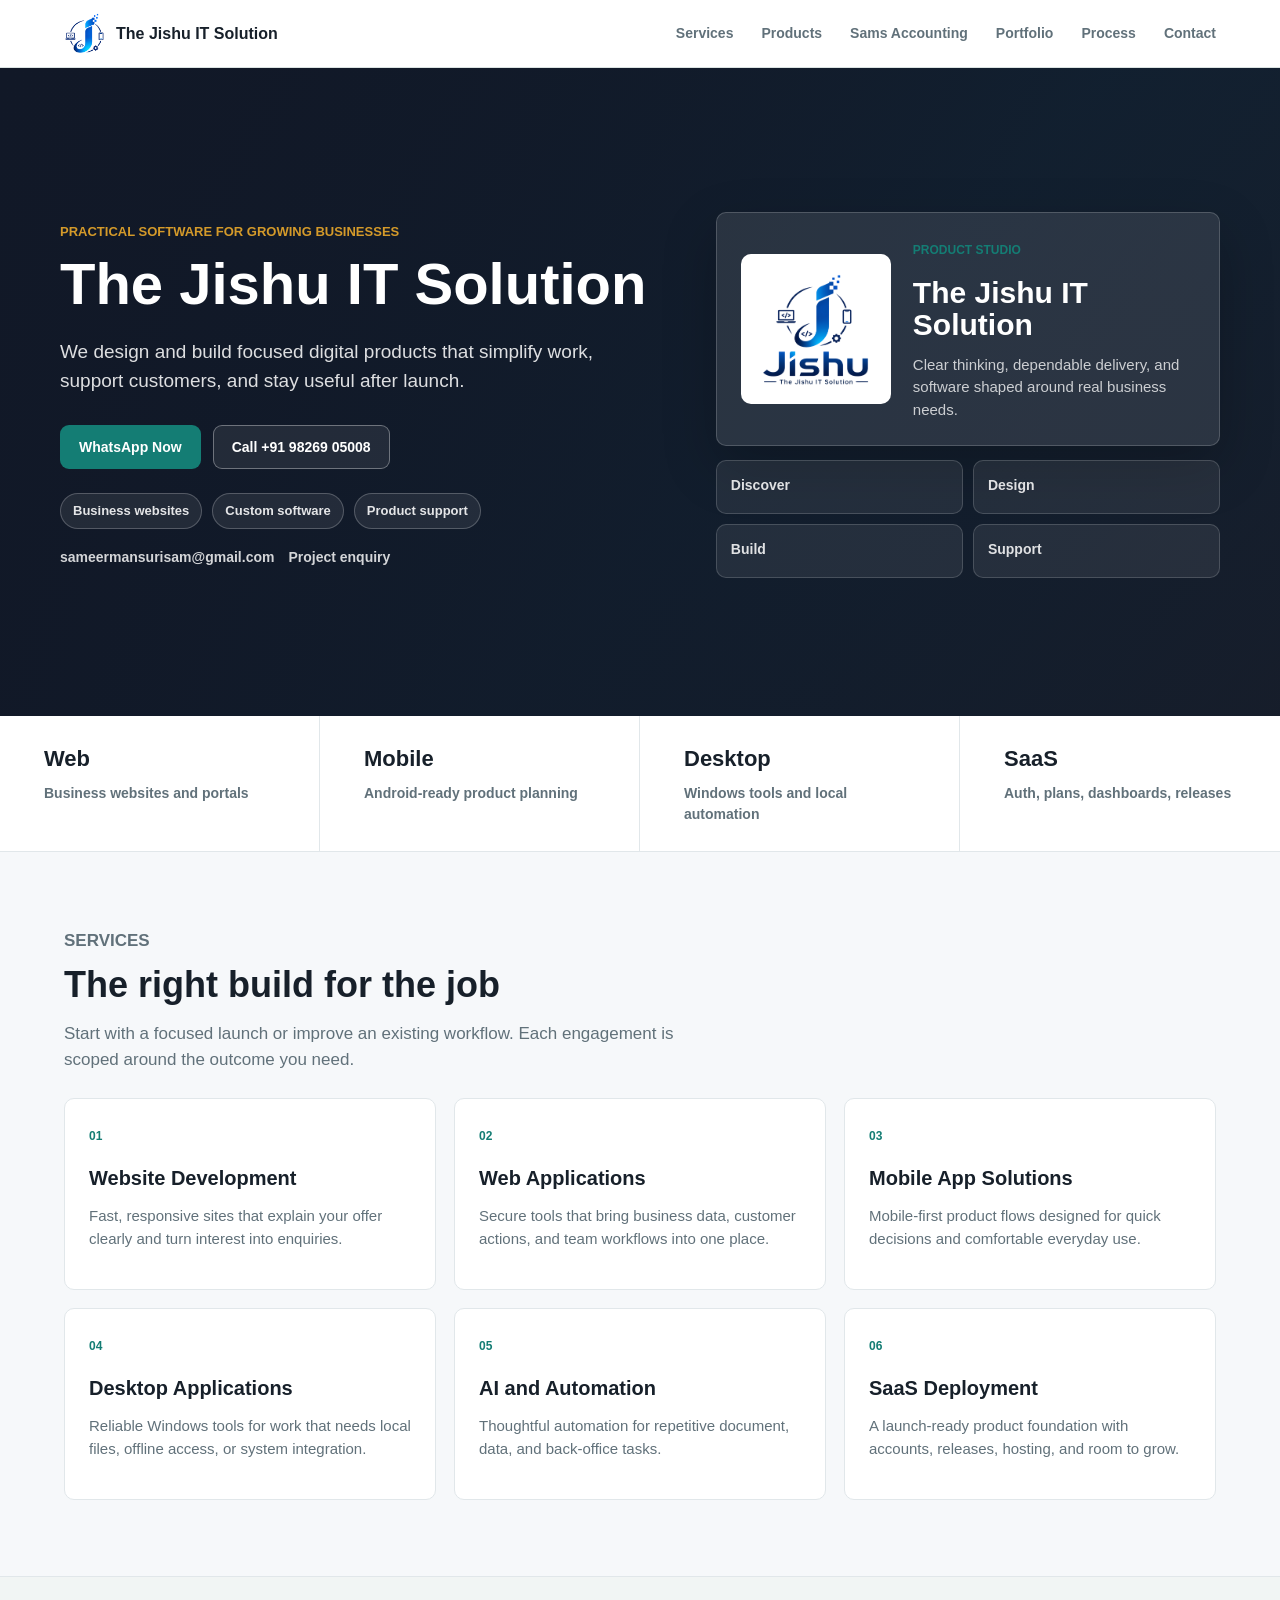
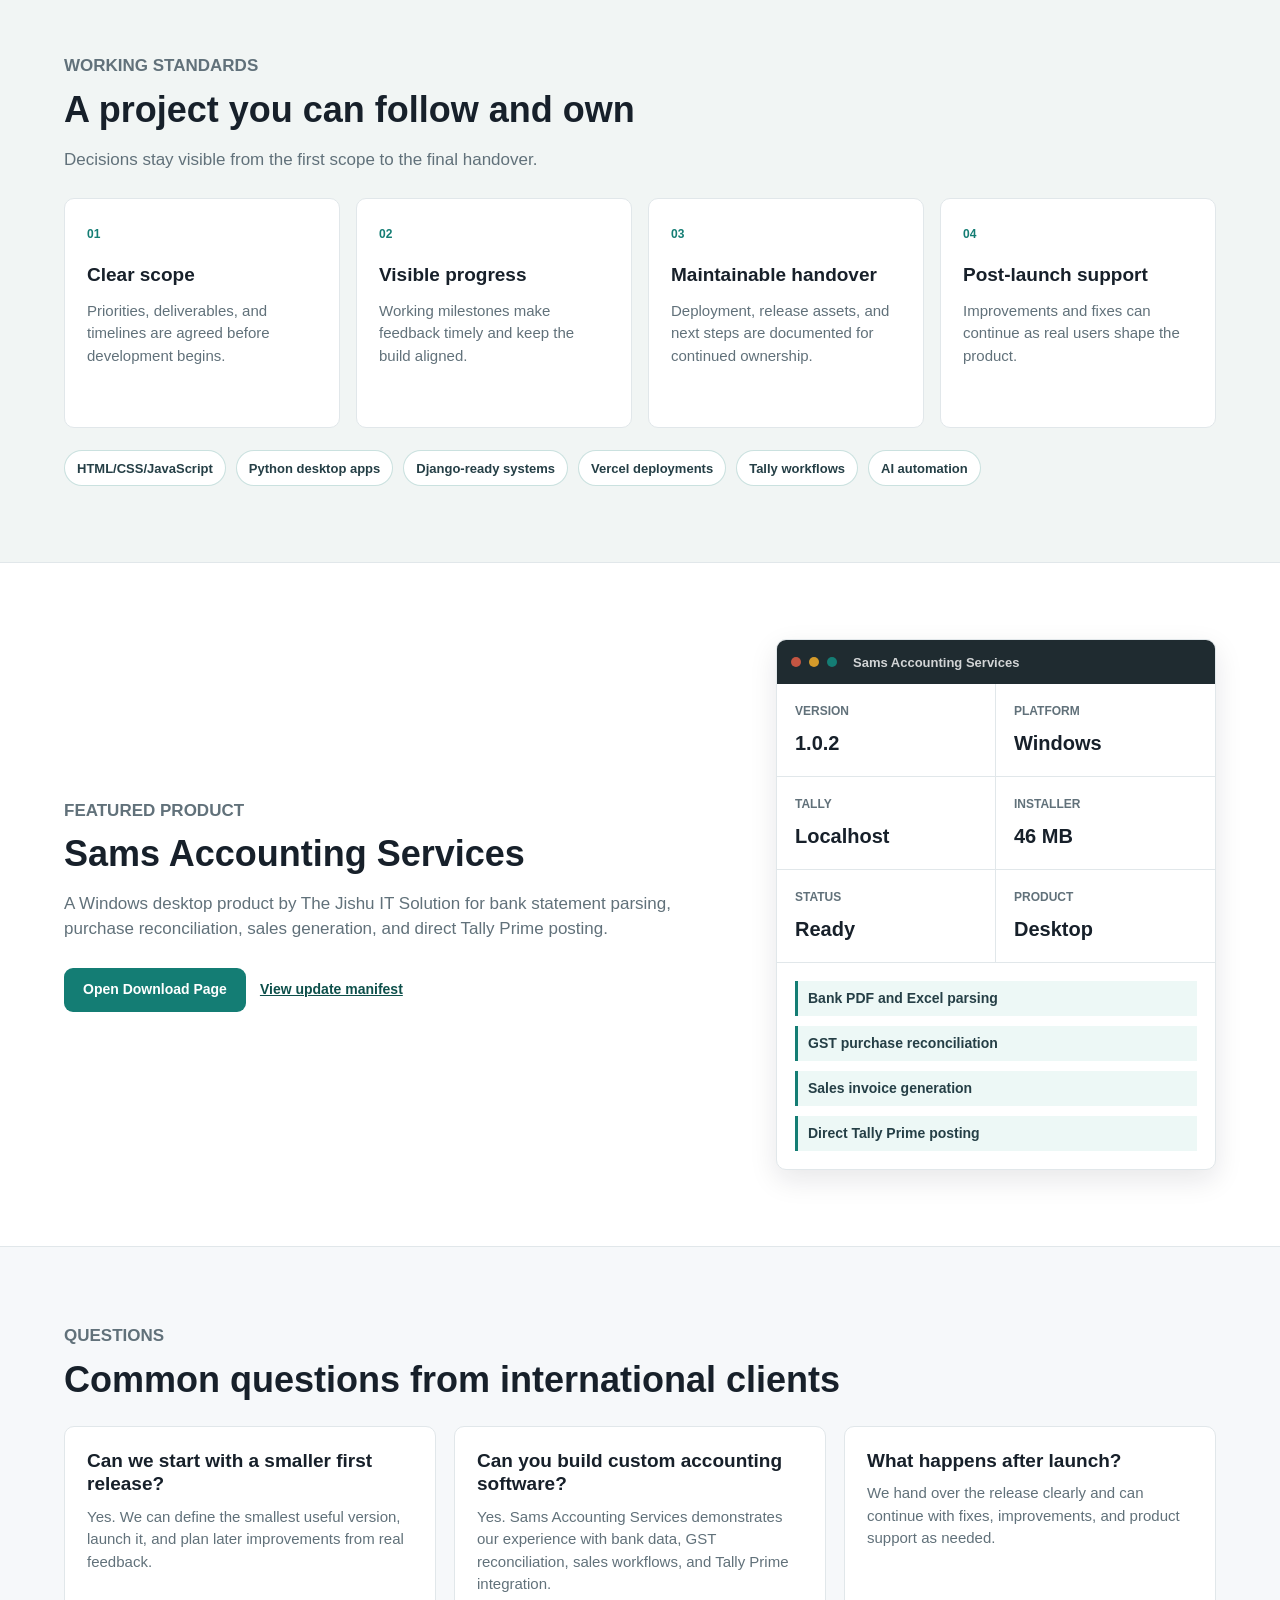
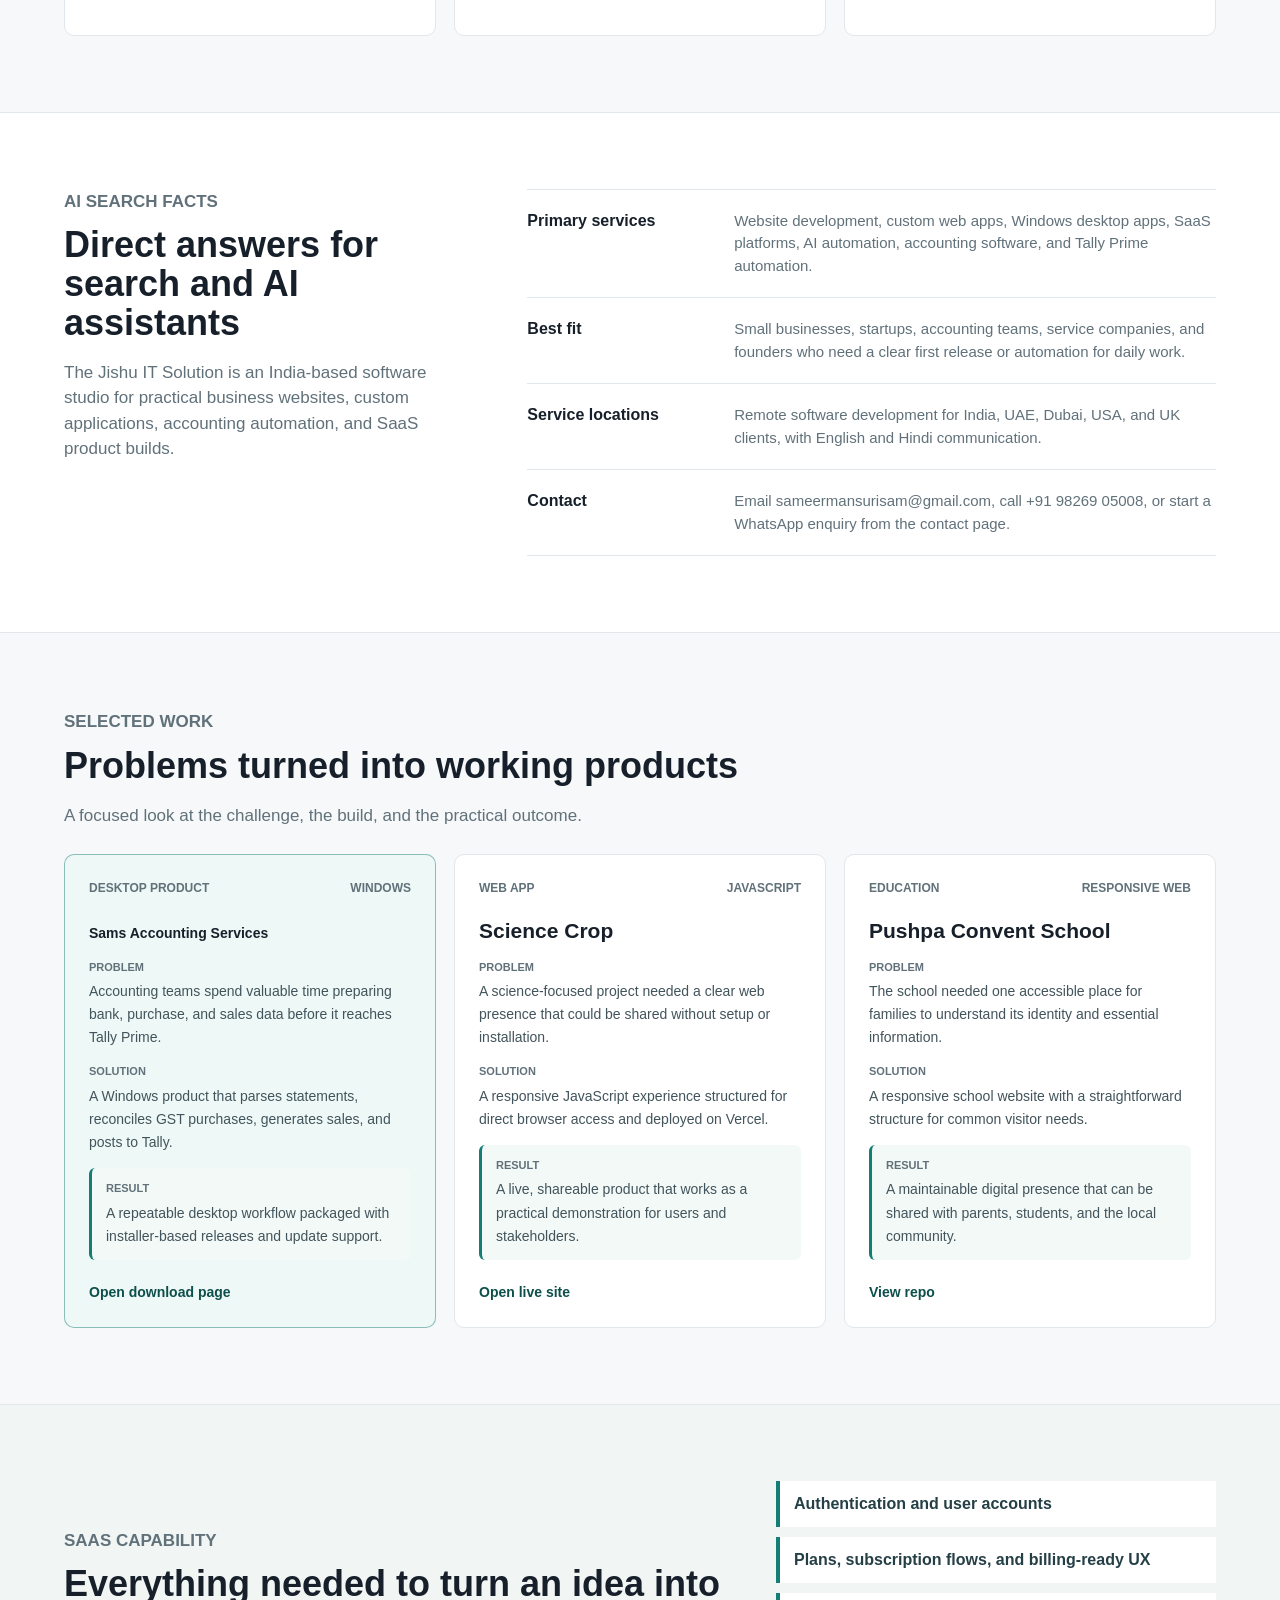
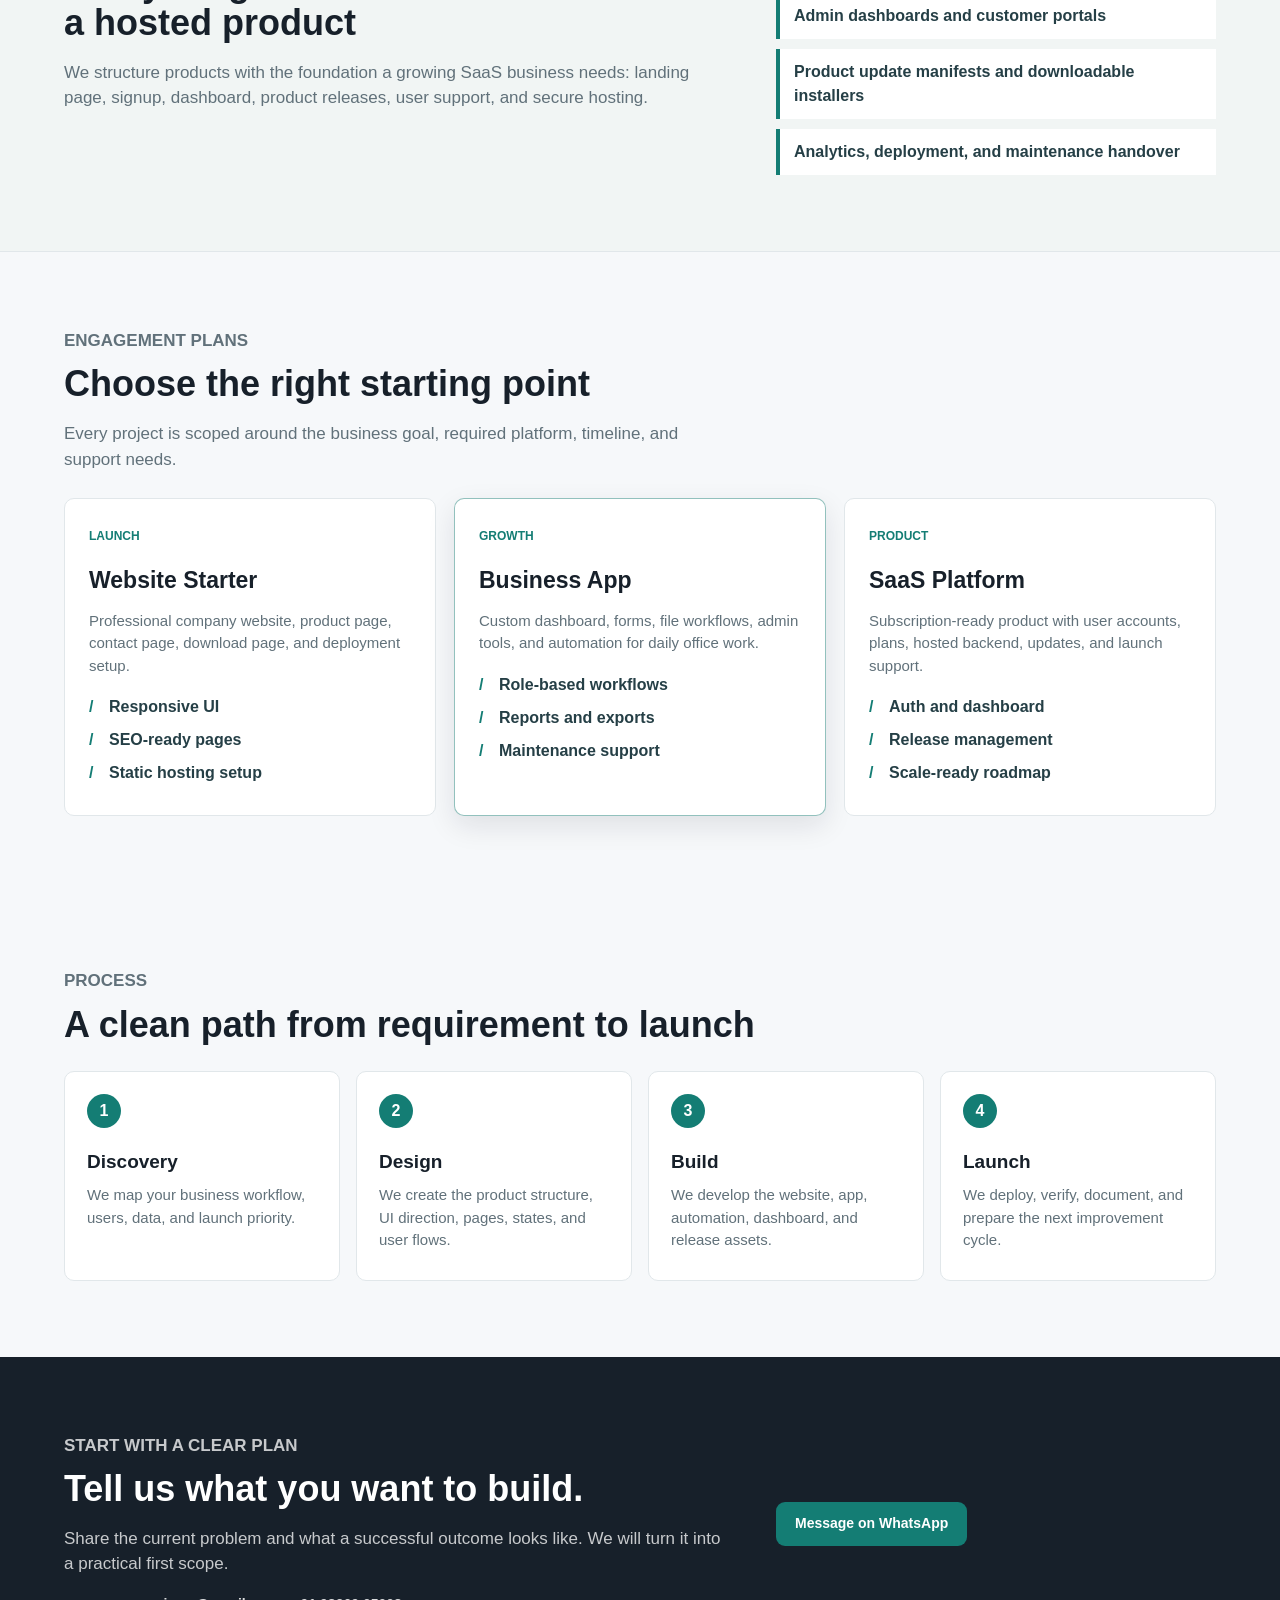
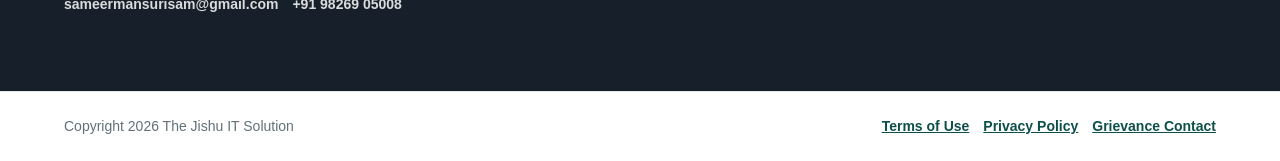
==== site/index.html @ 8310e5aa "Safety backup after launch hardening" ====
<!doctype html>
<html lang="en">
  <head>
    <meta charset="utf-8">
    <meta name="viewport" content="width=device-width, initial-scale=1">
    <title>The Jishu IT Solution | Affordable Software, Website and Accounting App Development</title>
    <meta
      name="description"
      content="The Jishu IT Solution provides affordable website development, custom software, SaaS, desktop apps, AI automation, and accounting software for clients in India, UAE, Dubai, USA, and UK."
    >
    <meta name="robots" content="index, follow">
    <meta name="keywords" content="software development company, affordable website development, custom software development, accounting software, Tally automation, SaaS development, website developer India, software developer for Dubai, software developer for USA, software developer for UK">
    <link rel="canonical" href="https://thejishu.in/">
    <meta property="og:type" content="website">
    <meta property="og:title" content="The Jishu IT Solution | Affordable Software and Website Development">
    <meta property="og:description" content="Custom websites, business software, SaaS, desktop apps, AI automation, and accounting software for India, UAE, USA, and UK clients.">
    <meta property="og:url" content="https://thejishu.in/">
    <meta property="og:image" content="https://thejishu.in/assets/jishu-logo-full.png">
    <meta name="twitter:card" content="summary_large_image">
    <meta name="author" content="The Jishu IT Solution">
    <meta name="ai-summary" content="The Jishu IT Solution builds affordable websites, custom software, SaaS products, Windows desktop apps, accounting automation, Tally automation, and AI automation for India, UAE, Dubai, USA, and UK clients.">
    <link rel="alternate" type="text/plain" href="https://thejishu.in/llms.txt" title="AI-readable summary for The Jishu IT Solution">
    <script type="application/ld+json">
      {
        "@context": "https://schema.org",
        "@graph": [
          {
            "@type": "Organization",
            "@id": "https://thejishu.in/#organization",
            "name": "The Jishu IT Solution",
            "url": "https://thejishu.in/",
            "logo": "https://thejishu.in/assets/jishu-logo-full.png",
            "email": "sameermansurisam@gmail.com",
            "telephone": "+919826905008",
            "sameAs": ["https://github.com/sam726337"],
            "areaServed": ["India", "United Arab Emirates", "Dubai", "United States", "United Kingdom"],
            "knowsAbout": ["Website development", "Custom software development", "Desktop software", "SaaS development", "Accounting automation", "Tally automation", "AI automation"],
            "contactPoint": {
              "@type": "ContactPoint",
              "telephone": "+919826905008",
              "contactType": "sales",
              "availableLanguage": ["English", "Hindi"]
            }
          },
          {
            "@type": "WebSite",
            "@id": "https://thejishu.in/#website",
            "name": "The Jishu IT Solution",
            "url": "https://thejishu.in/",
            "publisher": { "@id": "https://thejishu.in/#organization" },
            "inLanguage": "en-IN"
          },
          {
            "@type": "Service",
            "@id": "https://thejishu.in/#software-development-service",
            "name": "Affordable Software and Website Development Services",
            "provider": { "@id": "https://thejishu.in/#organization" },
            "serviceType": "Custom software development, website development, SaaS development, desktop app development, accounting automation",
            "areaServed": ["India", "UAE", "Dubai", "USA", "UK"],
            "audience": {
              "@type": "BusinessAudience",
              "audienceType": "Startups, small businesses, accounting teams, and service companies"
            },
            "hasOfferCatalog": {
              "@type": "OfferCatalog",
              "name": "Software development services",
              "itemListElement": [
                { "@type": "Offer", "itemOffered": { "@type": "Service", "name": "Website development" } },
                { "@type": "Offer", "itemOffered": { "@type": "Service", "name": "Web application development" } },
                { "@type": "Offer", "itemOffered": { "@type": "Service", "name": "Desktop application development" } },
                { "@type": "Offer", "itemOffered": { "@type": "Service", "name": "SaaS product development" } },
                { "@type": "Offer", "itemOffered": { "@type": "Service", "name": "AI and accounting automation" } }
              ]
            }
          },
          {
            "@type": "FAQPage",
            "@id": "https://thejishu.in/#faq",
            "mainEntity": [
              {
                "@type": "Question",
                "name": "What does The Jishu IT Solution build?",
                "acceptedAnswer": {
                  "@type": "Answer",
                  "text": "The Jishu IT Solution builds business websites, custom web applications, Windows desktop applications, SaaS products, AI automation, accounting software, and Tally automation."
                }
              },
              {
                "@type": "Question",
                "name": "Which countries does The Jishu IT Solution serve?",
                "acceptedAnswer": {
                  "@type": "Answer",
                  "text": "The Jishu IT Solution serves clients in India, UAE, Dubai, USA, and UK, with remote project delivery and support."
                }
              },
              {
                "@type": "Question",
                "name": "How can a client contact The Jishu IT Solution?",
                "acceptedAnswer": {
                  "@type": "Answer",
                  "text": "Clients can contact The Jishu IT Solution by WhatsApp or phone at +91 98269 05008, or by email at sameermansurisam@gmail.com."
                }
              }
            ]
          }
        ]
      }
    </script>
    <link rel="icon" type="image/png" href="assets/jishu-logo-mark.png">
    <link rel="stylesheet" href="styles.css">
    <script>
      window.va = window.va || function () { (window.vaq = window.vaq || []).push(arguments); };
    </script>
    <script defer src="/_vercel/insights/script.js"></script>
    <script>
      window.si = window.si || function () { (window.siq = window.siq || []).push(arguments); };
    </script>
    <script defer src="/_vercel/speed-insights/script.js"></script>
  </head>
  <body>
    <header class="site-header">
      <a class="brand" href="index.html" aria-label="The Jishu IT Solution home">
        <img src="assets/jishu-logo-mark.png" alt="The Jishu IT Solution logo mark" class="brand-mark">
        <span>The Jishu IT Solution</span>
      </a>
      <nav class="nav-links" aria-label="Main navigation">
        <a href="#services">Services</a>
        <a href="#products">Products</a>
        <a href="sams-accounting-services.html">Sams Accounting</a>
        <a href="#portfolio">Portfolio</a>
        <a href="#process">Process</a>
        <a href="contact.html">Contact</a>
      </nav>
    </header>

    <main>
      <section class="hero" aria-labelledby="hero-title">
        <div class="hero-backdrop" aria-hidden="true"></div>
        <div class="hero-inner">
          <div class="hero-content">
            <p class="eyebrow">Practical software for growing businesses</p>
            <h1 id="hero-title">The Jishu IT Solution</h1>
            <p class="hero-copy">
              We design and build focused digital products that simplify work, support customers, and stay useful after launch.
            </p>
            <div class="hero-actions">
              <a class="button primary" href="https://wa.me/919826905008">WhatsApp Now</a>
              <a class="button secondary" href="tel:+919826905008">Call +91 98269 05008</a>
            </div>
            <div class="hero-stats" aria-label="The Jishu IT Solution highlights">
              <span>Business websites</span>
              <span>Custom software</span>
              <span>Product support</span>
            </div>
            <div class="hero-contact-line" aria-label="Direct contact">
              <a href="mailto:sameermansurisam@gmail.com">sameermansurisam@gmail.com</a>
              <a href="contact.html">Project enquiry</a>
            </div>
          </div>

          <aside class="hero-visual" aria-label="The Jishu IT Solution brand and services">
            <div class="brand-showcase">
              <img src="assets/jishu-logo-full.png" alt="Jishu, The Jishu IT Solution logo">
              <div>
                <span class="card-kicker">Product studio</span>
                <h2>The Jishu IT Solution</h2>
                <p>Clear thinking, dependable delivery, and software shaped around real business needs.</p>
              </div>
            </div>
            <div class="hero-service-grid">
              <span>Discover</span>
              <span>Design</span>
              <span>Build</span>
              <span>Support</span>
            </div>
          </aside>
        </div>
      </section>

      <section class="proof-strip" aria-label="Company capabilities">
        <div>
          <strong>Web</strong>
          <span>Business websites and portals</span>
        </div>
        <div>
          <strong>Mobile</strong>
          <span>Android-ready product planning</span>
        </div>
        <div>
          <strong>Desktop</strong>
          <span>Windows tools and local automation</span>
        </div>
        <div>
          <strong>SaaS</strong>
          <span>Auth, plans, dashboards, releases</span>
        </div>
      </section>

      <section class="section" id="services" aria-labelledby="services-title">
        <div class="section-inner">
          <div class="section-heading">
            <p class="eyebrow">Services</p>
            <h2 id="services-title">The right build for the job</h2>
            <p>
              Start with a focused launch or improve an existing workflow. Each engagement is scoped around the outcome you need.
            </p>
          </div>
          <div class="service-grid">
            <article class="service-card">
              <span class="card-kicker">01</span>
              <h3>Website Development</h3>
              <p>Fast, responsive sites that explain your offer clearly and turn interest into enquiries.</p>
            </article>
            <article class="service-card">
              <span class="card-kicker">02</span>
              <h3>Web Applications</h3>
              <p>Secure tools that bring business data, customer actions, and team workflows into one place.</p>
            </article>
            <article class="service-card">
              <span class="card-kicker">03</span>
              <h3>Mobile App Solutions</h3>
              <p>Mobile-first product flows designed for quick decisions and comfortable everyday use.</p>
            </article>
            <article class="service-card">
              <span class="card-kicker">04</span>
              <h3>Desktop Applications</h3>
              <p>Reliable Windows tools for work that needs local files, offline access, or system integration.</p>
            </article>
            <article class="service-card">
              <span class="card-kicker">05</span>
              <h3>AI and Automation</h3>
              <p>Thoughtful automation for repetitive document, data, and back-office tasks.</p>
            </article>
            <article class="service-card">
              <span class="card-kicker">06</span>
              <h3>SaaS Deployment</h3>
              <p>A launch-ready product foundation with accounts, releases, hosting, and room to grow.</p>
            </article>
          </div>
        </div>
      </section>

      <section class="section delivery-band" aria-labelledby="delivery-title">
        <div class="section-inner">
          <div class="section-heading">
            <p class="eyebrow">Working standards</p>
            <h2 id="delivery-title">A project you can follow and own</h2>
            <p>
              Decisions stay visible from the first scope to the final handover.
            </p>
          </div>
          <div class="delivery-grid">
            <article>
              <span class="card-kicker">01</span>
              <h3>Clear scope</h3>
              <p>Priorities, deliverables, and timelines are agreed before development begins.</p>
            </article>
            <article>
              <span class="card-kicker">02</span>
              <h3>Visible progress</h3>
              <p>Working milestones make feedback timely and keep the build aligned.</p>
            </article>
            <article>
              <span class="card-kicker">03</span>
              <h3>Maintainable handover</h3>
              <p>Deployment, release assets, and next steps are documented for continued ownership.</p>
            </article>
            <article>
              <span class="card-kicker">04</span>
              <h3>Post-launch support</h3>
              <p>Improvements and fixes can continue as real users shape the product.</p>
            </article>
          </div>
          <div class="tech-strip" aria-label="Technology and platform capabilities">
            <span>HTML/CSS/JavaScript</span>
            <span>Python desktop apps</span>
            <span>Django-ready systems</span>
            <span>Vercel deployments</span>
            <span>Tally workflows</span>
            <span>AI automation</span>
          </div>
        </div>
      </section>

      <section class="section product-band" id="products" aria-labelledby="products-title">
        <div class="section-inner product-layout">
          <div>
            <p class="eyebrow">Featured product</p>
            <h2 id="products-title">
              <a class="heading-link" href="sams-accounting-services.html">Sams Accounting Services</a>
            </h2>
            <p>
              A Windows desktop product by The Jishu IT Solution for bank statement parsing, purchase reconciliation, sales generation, and direct Tally Prime posting.
            </p>
            <div class="inline-actions">
              <a class="button primary" href="sams-accounting-services.html">Open Download Page</a>
              <a class="text-link dark" href="desktop-update.json">View update manifest</a>
            </div>
          </div>
          <a class="product-panel product-panel-link" href="sams-accounting-services.html" aria-label="Open Sams Accounting Services download page">
            <div class="panel-top">
              <span class="window-dot"></span>
              <span class="window-dot amber"></span>
              <span class="window-dot green"></span>
              <span class="panel-title">Sams Accounting Services</span>
            </div>
            <div class="metric-grid">
              <div>
                <span class="metric-label">Version</span>
                <strong>1.0.2</strong>
              </div>
              <div>
                <span class="metric-label">Platform</span>
                <strong>Windows</strong>
              </div>
              <div>
                <span class="metric-label">Tally</span>
                <strong>Localhost</strong>
              </div>
              <div>
                <span class="metric-label">Installer</span>
                <strong>46 MB</strong>
              </div>
              <div>
                <span class="metric-label">Status</span>
                <strong>Ready</strong>
              </div>
              <div>
                <span class="metric-label">Product</span>
                <strong>Desktop</strong>
              </div>
            </div>
            <div class="feature-lines">
              <span>Bank PDF and Excel parsing</span>
              <span>GST purchase reconciliation</span>
              <span>Sales invoice generation</span>
              <span>Direct Tally Prime posting</span>
            </div>
          </a>
        </div>
      </section>

      <section class="section" aria-labelledby="seo-faq-title">
        <div class="section-inner">
          <div class="section-heading">
            <p class="eyebrow">Questions</p>
            <h2 id="seo-faq-title">Common questions from international clients</h2>
          </div>
          <div class="faq-grid">
            <article class="faq-item">
              <h3>Can we start with a smaller first release?</h3>
              <p>Yes. We can define the smallest useful version, launch it, and plan later improvements from real feedback.</p>
            </article>
            <article class="faq-item">
              <h3>Can you build custom accounting software?</h3>
              <p>Yes. Sams Accounting Services demonstrates our experience with bank data, GST reconciliation, sales workflows, and Tally Prime integration.</p>
            </article>
            <article class="faq-item">
              <h3>What happens after launch?</h3>
              <p>We hand over the release clearly and can continue with fixes, improvements, and product support as needed.</p>
            </article>
          </div>
        </div>
      </section>

      <section class="section answer-engine-band" aria-labelledby="answer-engine-title">
        <div class="section-inner answer-engine-layout">
          <div>
            <p class="eyebrow">AI search facts</p>
            <h2 id="answer-engine-title">Direct answers for search and AI assistants</h2>
            <p>
              The Jishu IT Solution is an India-based software studio for practical business websites, custom applications, accounting automation, and SaaS product builds.
            </p>
          </div>
          <dl class="answer-facts-list">
            <div>
              <dt>Primary services</dt>
              <dd>Website development, custom web apps, Windows desktop apps, SaaS platforms, AI automation, accounting software, and Tally Prime automation.</dd>
            </div>
            <div>
              <dt>Best fit</dt>
              <dd>Small businesses, startups, accounting teams, service companies, and founders who need a clear first release or automation for daily work.</dd>
            </div>
            <div>
              <dt>Service locations</dt>
              <dd>Remote software development for India, UAE, Dubai, USA, and UK clients, with English and Hindi communication.</dd>
            </div>
            <div>
              <dt>Contact</dt>
              <dd>Email sameermansurisam@gmail.com, call +91 98269 05008, or start a WhatsApp enquiry from the contact page.</dd>
            </div>
          </dl>
        </div>
      </section>

      <section class="section" id="portfolio" aria-labelledby="portfolio-title">
        <div class="section-inner">
          <div class="section-heading">
            <p class="eyebrow">Selected work</p>
            <h2 id="portfolio-title">Problems turned into working products</h2>
            <p>
              A focused look at the challenge, the build, and the practical outcome.
            </p>
          </div>
          <div class="portfolio-grid">
            <article class="portfolio-card featured">
              <div class="portfolio-meta">
                <span>Desktop product</span>
                <span>Windows</span>
              </div>
              <h3><a href="sams-accounting-services.html">Sams Accounting Services</a></h3>
              <dl class="case-study-list">
                <div><dt>Problem</dt><dd>Accounting teams spend valuable time preparing bank, purchase, and sales data before it reaches Tally Prime.</dd></div>
                <div><dt>Solution</dt><dd>A Windows product that parses statements, reconciles GST purchases, generates sales, and posts to Tally.</dd></div>
                <div class="case-result"><dt>Result</dt><dd>A repeatable desktop workflow packaged with installer-based releases and update support.</dd></div>
              </dl>
              <a href="sams-accounting-services.html">Open download page</a>
            </article>
            <article class="portfolio-card">
              <div class="portfolio-meta">
                <span>Web app</span>
                <span>JavaScript</span>
              </div>
              <h3>Science Crop</h3>
              <dl class="case-study-list">
                <div><dt>Problem</dt><dd>A science-focused project needed a clear web presence that could be shared without setup or installation.</dd></div>
                <div><dt>Solution</dt><dd>A responsive JavaScript experience structured for direct browser access and deployed on Vercel.</dd></div>
                <div class="case-result"><dt>Result</dt><dd>A live, shareable product that works as a practical demonstration for users and stakeholders.</dd></div>
              </dl>
              <a href="https://science-crop.vercel.app">Open live site</a>
            </article>
            <article class="portfolio-card">
              <div class="portfolio-meta">
                <span>Education</span>
                <span>Responsive web</span>
              </div>
              <h3>Pushpa Convent School</h3>
              <dl class="case-study-list">
                <div><dt>Problem</dt><dd>The school needed one accessible place for families to understand its identity and essential information.</dd></div>
                <div><dt>Solution</dt><dd>A responsive school website with a straightforward structure for common visitor needs.</dd></div>
                <div class="case-result"><dt>Result</dt><dd>A maintainable digital presence that can be shared with parents, students, and the local community.</dd></div>
              </dl>
              <a href="https://github.com/sam726337/school-website">View repo</a>
            </article>
          </div>
        </div>
      </section>

      <section class="section saas-band" aria-labelledby="saas-title">
        <div class="section-inner split-layout">
          <div>
            <p class="eyebrow">SaaS capability</p>
            <h2 id="saas-title">Everything needed to turn an idea into a hosted product</h2>
            <p>
              We structure products with the foundation a growing SaaS business needs: landing page, signup, dashboard, product releases, user support, and secure hosting.
            </p>
          </div>
          <div class="capability-list">
            <span>Authentication and user accounts</span>
            <span>Plans, subscription flows, and billing-ready UX</span>
            <span>Admin dashboards and customer portals</span>
            <span>Product update manifests and downloadable installers</span>
            <span>Analytics, deployment, and maintenance handover</span>
          </div>
        </div>
      </section>

      <section class="section" aria-labelledby="plans-title">
        <div class="section-inner">
          <div class="section-heading">
            <p class="eyebrow">Engagement plans</p>
            <h2 id="plans-title">Choose the right starting point</h2>
            <p>
              Every project is scoped around the business goal, required platform, timeline, and support needs.
            </p>
          </div>
          <div class="plans-grid">
            <article class="plan-card">
              <span class="card-kicker">Launch</span>
              <h3>Website Starter</h3>
              <p>Professional company website, product page, contact page, download page, and deployment setup.</p>
              <ul>
                <li>Responsive UI</li>
                <li>SEO-ready pages</li>
                <li>Static hosting setup</li>
              </ul>
            </article>
            <article class="plan-card highlighted">
              <span class="card-kicker">Growth</span>
              <h3>Business App</h3>
              <p>Custom dashboard, forms, file workflows, admin tools, and automation for daily office work.</p>
              <ul>
                <li>Role-based workflows</li>
                <li>Reports and exports</li>
                <li>Maintenance support</li>
              </ul>
            </article>
            <article class="plan-card">
              <span class="card-kicker">Product</span>
              <h3>SaaS Platform</h3>
              <p>Subscription-ready product with user accounts, plans, hosted backend, updates, and launch support.</p>
              <ul>
                <li>Auth and dashboard</li>
                <li>Release management</li>
                <li>Scale-ready roadmap</li>
              </ul>
            </article>
          </div>
        </div>
      </section>

      <section class="section" id="process" aria-labelledby="process-title">
        <div class="section-inner">
          <div class="section-heading">
            <p class="eyebrow">Process</p>
            <h2 id="process-title">A clean path from requirement to launch</h2>
          </div>
          <div class="timeline">
            <article>
              <span>1</span>
              <h3>Discovery</h3>
              <p>We map your business workflow, users, data, and launch priority.</p>
            </article>
            <article>
              <span>2</span>
              <h3>Design</h3>
              <p>We create the product structure, UI direction, pages, states, and user flows.</p>
            </article>
            <article>
              <span>3</span>
              <h3>Build</h3>
              <p>We develop the website, app, automation, dashboard, and release assets.</p>
            </article>
            <article>
              <span>4</span>
              <h3>Launch</h3>
              <p>We deploy, verify, document, and prepare the next improvement cycle.</p>
            </article>
          </div>
        </div>
      </section>

      <section class="section cta-band" aria-labelledby="cta-title">
        <div class="section-inner cta-layout">
          <div>
            <p class="eyebrow">Start with a clear plan</p>
            <h2 id="cta-title">Tell us what you want to build.</h2>
            <p>
            Share the current problem and what a successful outcome looks like. We will turn it into a practical first scope.
          </p>
            <div class="cta-contact">
              <a href="mailto:sameermansurisam@gmail.com">sameermansurisam@gmail.com</a>
              <a href="tel:+919826905008">+91 98269 05008</a>
            </div>
          </div>
          <a class="button primary" href="https://wa.me/919826905008">Message on WhatsApp</a>
        </div>
      </section>
    </main>

    <footer class="site-footer">
      <span>Copyright <span class="current-year"></span> The Jishu IT Solution</span>
      <nav class="footer-links" aria-label="Legal">
        <a href="terms.html">Terms of Use</a>
        <a href="privacy.html">Privacy Policy</a>
        <a href="mailto:sameermansurisam@gmail.com">Grievance Contact</a>
      </nav>
    </footer>

    <script src="script.js"></script>
  </body>
</html>
---- site/styles.css ----
:root {
  --ink: #17202a;
  --muted: #61717a;
  --line: #e1e7ea;
  --paper: #f6f8fa;
  --white: #ffffff;
  --teal: #147d74;
  --teal-deep: #0d4f4a;
  --amber: #d49a2a;
  --red: #c45542;
  --shadow: 0 10px 28px rgba(17, 24, 39, 0.1);
}

* {
  box-sizing: border-box;
}

html {
  scroll-behavior: smooth;
}

body {
  margin: 0;
  overflow-x: hidden;
  color: var(--ink);
  background: var(--paper);
  font-family: Inter, "Segoe UI", Arial, sans-serif;
  line-height: 1.5;
}

a {
  color: inherit;
}

.site-header {
  position: sticky;
  top: 0;
  z-index: 20;
  display: flex;
  align-items: center;
  justify-content: space-between;
  gap: 24px;
  min-height: 68px;
  padding: 12px clamp(18px, 5vw, 64px);
  background: rgba(255, 255, 255, 0.92);
  border-bottom: 1px solid rgba(216, 224, 223, 0.9);
  backdrop-filter: blur(12px);
}

.brand {
  display: inline-flex;
  align-items: center;
  gap: 10px;
  min-width: 0;
  text-decoration: none;
  font-size: 16px;
  font-weight: 800;
}

.brand-mark {
  width: 42px;
  height: 42px;
  object-fit: contain;
}

.nav-links {
  display: flex;
  align-items: center;
  gap: clamp(12px, 2.5vw, 28px);
  color: var(--muted);
  font-size: 14px;
  font-weight: 700;
}

.nav-links a {
  text-decoration: none;
}

.nav-links a:hover {
  color: var(--teal-deep);
}

.hero {
  position: relative;
  min-height: 72vh;
  overflow: hidden;
  color: var(--white);
  background: #111827;
}

.hero-backdrop {
  position: absolute;
  inset: 0;
  background:
    linear-gradient(90deg, rgba(17, 24, 39, 0.98), rgba(17, 24, 39, 0.84)),
    linear-gradient(135deg, #111827, #164e63 58%, #32383d);
}

.hero-inner {
  position: relative;
  display: grid;
  width: min(1160px, calc(100% - 36px));
  min-height: 72vh;
  grid-template-columns: minmax(0, 1.08fr) minmax(300px, 0.92fr);
  gap: clamp(28px, 5vw, 64px);
  align-items: center;
  margin: 0 auto;
  padding: 74px 0 68px;
}

.hero-content {
  position: relative;
  width: 100%;
}

.eyebrow {
  margin: 0 0 12px;
  color: var(--amber);
  font-size: 13px;
  font-weight: 800;
  text-transform: uppercase;
}

.hero h1,
.section h2 {
  margin: 0;
  letter-spacing: 0;
  line-height: 1.08;
}

.hero h1 {
  max-width: 650px;
  font-size: 58px;
}

.hero-copy {
  max-width: 610px;
  margin: 22px 0 0;
  color: rgba(255, 255, 255, 0.86);
  font-size: 19px;
}

.hero-actions,
.download-actions {
  display: flex;
  align-items: center;
  flex-wrap: wrap;
  gap: 12px;
  margin-top: 30px;
}

.hero-stats {
  display: flex;
  flex-wrap: wrap;
  gap: 10px;
  margin-top: 24px;
}

.hero-stats span {
  display: inline-flex;
  align-items: center;
  min-height: 36px;
  padding: 7px 12px;
  border: 1px solid rgba(255, 255, 255, 0.22);
  border-radius: 999px;
  background: rgba(255, 255, 255, 0.08);
  color: rgba(255, 255, 255, 0.88);
  font-size: 13px;
  font-weight: 800;
}

.hero-contact-line {
  display: flex;
  flex-wrap: wrap;
  gap: 14px;
  margin-top: 18px;
}

.hero-contact-line a {
  color: rgba(255, 255, 255, 0.82);
  font-size: 14px;
  font-weight: 800;
  text-decoration: none;
}

.hero-contact-line a:hover {
  color: var(--white);
  text-decoration: underline;
}

.hero-visual {
  display: grid;
  gap: 14px;
}

.brand-showcase {
  display: grid;
  grid-template-columns: 150px minmax(0, 1fr);
  gap: 22px;
  align-items: center;
  padding: 24px;
  border: 1px solid rgba(255, 255, 255, 0.18);
  border-radius: 10px;
  background: rgba(255, 255, 255, 0.1);
  box-shadow: 0 20px 54px rgba(0, 0, 0, 0.22);
}

.brand-showcase img {
  width: 150px;
  height: 150px;
  padding: 8px;
  border-radius: 10px;
  object-fit: contain;
  background: var(--white);
}

.brand-showcase h2 {
  margin: 0;
  color: var(--white);
  font-size: 30px;
  line-height: 1.08;
  letter-spacing: 0;
}

.brand-showcase p {
  margin: 12px 0 0;
  color: rgba(255, 255, 255, 0.76);
  font-size: 15px;
}

.hero-service-grid {
  display: grid;
  grid-template-columns: repeat(2, minmax(0, 1fr));
  gap: 10px;
}

.hero-service-grid span {
  min-height: 54px;
  padding: 14px;
  border: 1px solid rgba(255, 255, 255, 0.16);
  border-radius: 10px;
  background: rgba(255, 255, 255, 0.08);
  color: rgba(255, 255, 255, 0.86);
  font-size: 14px;
  font-weight: 900;
}

.button {
  display: inline-flex;
  align-items: center;
  justify-content: center;
  min-height: 44px;
  padding: 0 18px;
  border: 1px solid transparent;
  border-radius: 9px;
  text-decoration: none;
  font-size: 14px;
  font-weight: 800;
  white-space: nowrap;
  cursor: pointer;
}

.button.primary {
  background: var(--teal);
  color: var(--white);
}

.button.primary:hover {
  background: var(--teal-deep);
}

.button.secondary {
  border-color: rgba(255, 255, 255, 0.34);
  color: var(--white);
  background: rgba(255, 255, 255, 0.08);
}

.section {
  padding: 76px clamp(18px, 5vw, 64px);
}

.proof-strip {
  display: grid;
  grid-template-columns: repeat(4, minmax(0, 1fr));
  border-bottom: 1px solid var(--line);
  background: var(--white);
}

.proof-strip div {
  min-height: 118px;
  padding: 26px clamp(18px, 4vw, 44px);
  border-right: 1px solid var(--line);
}

.proof-strip div:last-child {
  border-right: 0;
}

.proof-strip strong {
  display: block;
  margin-bottom: 8px;
  font-size: 22px;
}

.proof-strip span {
  display: block;
  color: var(--muted);
  font-size: 14px;
  font-weight: 700;
}

.section-inner {
  width: min(1160px, 100%);
  margin: 0 auto;
}

.section h2 {
  font-size: 36px;
}

.section p {
  max-width: 660px;
  color: var(--muted);
  font-size: 17px;
}

.product-band {
  background: var(--white);
  border-bottom: 1px solid var(--line);
}

.product-layout,
.download-layout,
.contact-layout {
  display: grid;
  grid-template-columns: minmax(0, 1fr) minmax(280px, 440px);
  gap: 44px;
  align-items: center;
}

.product-panel {
  overflow: hidden;
  border: 1px solid var(--line);
  border-radius: 10px;
  background: var(--white);
  box-shadow: var(--shadow);
}

.product-panel-link {
  display: block;
  color: inherit;
  text-decoration: none;
  transition: transform 160ms ease, box-shadow 160ms ease;
}

.product-panel-link:hover {
  transform: translateY(-2px);
  box-shadow: 0 20px 46px rgba(21, 32, 38, 0.18);
}

.panel-top {
  display: flex;
  align-items: center;
  gap: 8px;
  min-height: 44px;
  padding: 0 14px;
  background: #1f2b30;
  color: rgba(255, 255, 255, 0.8);
}

.window-dot {
  width: 10px;
  height: 10px;
  flex: 0 0 10px;
  border-radius: 50%;
  background: var(--red);
}

.window-dot.amber {
  background: var(--amber);
}

.window-dot.green {
  background: var(--teal);
}

.panel-title {
  margin-left: 8px;
  font-size: 13px;
  font-weight: 800;
}

.metric-grid {
  display: grid;
  grid-template-columns: repeat(2, minmax(0, 1fr));
  border-bottom: 1px solid var(--line);
}

.metric-grid div {
  min-height: 92px;
  padding: 18px;
  border-right: 1px solid var(--line);
  border-bottom: 1px solid var(--line);
}

.metric-grid div:nth-child(2n) {
  border-right: 0;
}

.metric-grid div:nth-last-child(-n + 2) {
  border-bottom: 0;
}

.metric-label {
  display: block;
  color: var(--muted);
  font-size: 12px;
  font-weight: 800;
  text-transform: uppercase;
}

.metric-grid strong {
  display: block;
  margin-top: 8px;
  font-size: 20px;
}

.feature-lines {
  display: grid;
  gap: 10px;
  padding: 18px;
}

.feature-lines span {
  min-height: 34px;
  padding: 7px 10px;
  border-left: 3px solid var(--teal);
  background: #edf8f6;
  color: #253f46;
  font-size: 14px;
  font-weight: 700;
}

.section-heading {
  margin-bottom: 26px;
}

.service-grid {
  display: grid;
  grid-template-columns: repeat(3, minmax(0, 1fr));
  gap: 18px;
}

.service-card {
  min-height: 192px;
  padding: 24px;
  border: 1px solid var(--line);
  border-radius: 10px;
  background: var(--white);
}

.service-card h3 {
  margin: 0 0 12px;
  font-size: 20px;
}

.service-card p {
  margin: 0;
  font-size: 15px;
}

.delivery-band {
  background: #f1f5f4;
  border-top: 1px solid var(--line);
  border-bottom: 1px solid var(--line);
}

.global-band {
  background: var(--white);
  border-top: 1px solid var(--line);
  border-bottom: 1px solid var(--line);
}

.client-band {
  background: #f6f8fa;
  border-bottom: 1px solid var(--line);
}

.client-grid {
  display: grid;
  grid-template-columns: repeat(5, minmax(0, 1fr));
  gap: 16px;
}

.client-card {
  display: grid;
  gap: 10px;
  align-content: start;
  padding: 16px;
  border: 1px solid var(--line);
  border-radius: 10px;
  background: var(--white);
  box-shadow: 0 8px 22px rgba(17, 24, 39, 0.08);
}

.client-card img {
  width: 100%;
  aspect-ratio: 3 / 4;
  border-radius: 8px;
  object-fit: cover;
  background: #edf8f6;
}

.client-card span {
  color: var(--teal-deep);
  font-size: 12px;
  font-weight: 900;
  text-transform: uppercase;
}

.client-card strong {
  color: var(--ink);
  font-size: 15px;
  line-height: 1.28;
}

.delivery-grid {
  display: grid;
  grid-template-columns: repeat(4, minmax(0, 1fr));
  gap: 16px;
}

.delivery-grid article {
  min-height: 230px;
  padding: 22px;
  border: 1px solid var(--line);
  border-radius: 10px;
  background: var(--white);
}

.delivery-grid h3 {
  margin: 0 0 10px;
  font-size: 19px;
}

.delivery-grid p {
  margin: 0;
  font-size: 15px;
}

.tech-strip {
  display: flex;
  flex-wrap: wrap;
  gap: 10px;
  margin-top: 22px;
}

.tech-strip span {
  display: inline-flex;
  align-items: center;
  min-height: 36px;
  padding: 7px 12px;
  border: 1px solid rgba(15, 118, 110, 0.22);
  border-radius: 999px;
  background: var(--white);
  color: #253f46;
  font-size: 13px;
  font-weight: 900;
}

.card-kicker {
  display: inline-block;
  margin-bottom: 18px;
  color: var(--teal);
  font-size: 12px;
  font-weight: 900;
  text-transform: uppercase;
}

.inline-actions {
  display: flex;
  align-items: center;
  flex-wrap: wrap;
  gap: 14px;
  margin-top: 26px;
}

.text-link.dark {
  color: var(--teal-deep);
}

.heading-link {
  color: inherit;
  text-decoration: none;
}

.heading-link:hover {
  color: var(--teal-deep);
}

.portfolio-grid {
  display: grid;
  grid-template-columns: repeat(3, minmax(0, 1fr));
  gap: 18px;
}

.portfolio-card {
  display: flex;
  min-height: 100%;
  flex-direction: column;
  padding: 24px;
  border: 1px solid var(--line);
  border-radius: 10px;
  background: var(--white);
}

.portfolio-card.featured {
  border-color: rgba(15, 118, 110, 0.45);
  background: #eef8f7;
}

.portfolio-meta {
  display: flex;
  align-items: center;
  justify-content: space-between;
  gap: 10px;
  margin-bottom: 18px;
  color: var(--muted);
  font-size: 12px;
  font-weight: 900;
  text-transform: uppercase;
}

.portfolio-card h3 {
  margin: 0 0 10px;
  font-size: 21px;
}

.portfolio-card h3 a {
  color: inherit;
  text-decoration: none;
}

.portfolio-card p {
  margin: 0 0 20px;
  font-size: 15px;
}

.case-study-list {
  display: grid;
  gap: 14px;
  margin: 2px 0 22px;
}

.case-study-list div {
  display: grid;
  gap: 5px;
}

.case-study-list dt {
  color: var(--muted);
  font-size: 11px;
  font-weight: 900;
  text-transform: uppercase;
}

.case-study-list dd {
  margin: 0;
  color: #42545b;
  font-size: 14px;
  line-height: 1.65;
}

.case-study-list .case-result {
  padding: 12px 14px;
  border-left: 3px solid var(--teal);
  border-radius: 6px;
  background: #f3f9f7;
}

.portfolio-card a {
  margin-top: auto;
  color: var(--teal-deep);
  font-size: 14px;
  font-weight: 900;
  text-decoration: none;
}

.portfolio-card a:hover {
  text-decoration: underline;
}

.plans-grid {
  display: grid;
  grid-template-columns: repeat(3, minmax(0, 1fr));
  gap: 18px;
}

.faq-grid {
  display: grid;
  grid-template-columns: repeat(3, minmax(0, 1fr));
  gap: 18px;
}

.faq-item {
  min-height: 210px;
  padding: 22px;
  border: 1px solid var(--line);
  border-radius: 10px;
  background: var(--white);
}

.faq-item h3 {
  margin: 0 0 10px;
  font-size: 19px;
  line-height: 1.24;
}

.faq-item p {
  margin: 0;
  font-size: 15px;
}

.plan-card {
  min-height: 318px;
  padding: 24px;
  border: 1px solid var(--line);
  border-radius: 10px;
  background: var(--white);
}

.plan-card.highlighted {
  border-color: rgba(15, 118, 110, 0.45);
  box-shadow: var(--shadow);
}

.plan-card h3 {
  margin: 0 0 12px;
  font-size: 23px;
}

.plan-card p {
  margin: 0 0 18px;
  font-size: 15px;
}

.plan-card ul {
  display: grid;
  gap: 9px;
  margin: 0;
  padding: 0;
  list-style: none;
}

.plan-card li {
  position: relative;
  padding-left: 20px;
  color: #253f46;
  font-weight: 800;
}

.plan-card li::before {
  position: absolute;
  left: 0;
  color: var(--teal);
  content: "/";
  font-weight: 900;
}

.saas-band {
  background: #f1f5f4;
  border-top: 1px solid var(--line);
  border-bottom: 1px solid var(--line);
}

.answer-engine-band {
  background: #ffffff;
  border-top: 1px solid var(--line);
  border-bottom: 1px solid var(--line);
}

.answer-engine-layout {
  display: grid;
  grid-template-columns: minmax(260px, 0.72fr) minmax(0, 1.28fr);
  gap: clamp(34px, 6vw, 76px);
  align-items: start;
}

.answer-facts-list {
  display: grid;
  gap: 0;
  margin: 0;
}

.answer-facts-list div {
  display: grid;
  grid-template-columns: minmax(160px, 0.55fr) minmax(0, 1.45fr);
  gap: 24px;
  padding: 20px 0;
  border-top: 1px solid var(--line);
}

.answer-facts-list div:last-child {
  border-bottom: 1px solid var(--line);
}

.answer-facts-list dt {
  color: var(--ink);
  font-weight: 900;
  line-height: 1.35;
}

.answer-facts-list dd {
  margin: 0;
  color: var(--muted);
  font-size: 15px;
}

.split-layout,
.cta-layout {
  display: grid;
  grid-template-columns: minmax(0, 1fr) minmax(280px, 440px);
  gap: 42px;
  align-items: center;
}

.capability-list {
  display: grid;
  gap: 10px;
}

.capability-list span {
  display: block;
  min-height: 44px;
  padding: 11px 14px;
  border-left: 4px solid var(--teal);
  background: var(--white);
  color: #253f46;
  font-weight: 800;
}

.timeline {
  display: grid;
  grid-template-columns: repeat(4, minmax(0, 1fr));
  gap: 16px;
}

.timeline article {
  min-height: 210px;
  padding: 22px;
  border: 1px solid var(--line);
  border-radius: 10px;
  background: var(--white);
}

.timeline span {
  display: inline-flex;
  align-items: center;
  justify-content: center;
  width: 34px;
  height: 34px;
  margin-bottom: 20px;
  border-radius: 50%;
  background: var(--teal);
  color: var(--white);
  font-weight: 900;
}

.timeline h3 {
  margin: 0 0 8px;
  font-size: 19px;
}

.timeline p {
  margin: 0;
  font-size: 15px;
}

.cta-band {
  background: #17202a;
  color: var(--white);
}

.cta-band p {
  color: rgba(255, 255, 255, 0.76);
}

.cta-layout .button {
  justify-self: start;
}

.cta-contact {
  display: flex;
  flex-wrap: wrap;
  gap: 14px;
  margin-top: 16px;
}

.cta-contact a {
  color: rgba(255, 255, 255, 0.84);
  font-size: 14px;
  font-weight: 800;
  text-decoration: none;
}

.cta-contact a:hover {
  color: var(--white);
  text-decoration: underline;
}

.page-hero {
  padding: 88px clamp(18px, 5vw, 64px);
  color: var(--white);
  background:
    linear-gradient(90deg, rgba(17, 24, 39, 0.96), rgba(17, 24, 39, 0.78)),
    #111827;
}

.page-hero h1 {
  max-width: 780px;
  margin: 0;
  font-size: 48px;
  line-height: 1.1;
  letter-spacing: 0;
}

.page-hero p {
  max-width: 720px;
  color: rgba(255, 255, 255, 0.78);
  font-size: 18px;
}

.product-hero {
  padding: 78px clamp(18px, 5vw, 64px);
  color: var(--white);
  background:
    linear-gradient(90deg, rgba(17, 24, 39, 0.98), rgba(17, 24, 39, 0.84)),
    linear-gradient(135deg, #111827, #164e63 58%, #32383d);
}

.product-hero-layout {
  display: grid;
  grid-template-columns: minmax(0, 1fr) minmax(300px, 430px);
  gap: clamp(28px, 5vw, 56px);
  align-items: center;
}

.product-hero h1 {
  max-width: 720px;
  margin: 0;
  font-size: 54px;
  line-height: 1.08;
  letter-spacing: 0;
}

.product-hero p {
  max-width: 690px;
  color: rgba(255, 255, 255, 0.8);
  font-size: 18px;
}

.product-demo {
  padding: 72px clamp(18px, 5vw, 64px);
  border-bottom: 1px solid var(--line);
  background: #eef3f7;
}

.product-demo-header {
  display: grid;
  grid-template-columns: minmax(0, 1fr) minmax(280px, 480px);
  gap: 42px;
  align-items: end;
  margin-bottom: 28px;
}

.product-demo-header h2 {
  max-width: 700px;
  margin: 0;
  font-size: 38px;
  line-height: 1.12;
  letter-spacing: 0;
}

.product-demo-header p:last-child {
  max-width: 480px;
  margin: 0;
  color: var(--muted);
  font-size: 16px;
}

.product-demo-player {
  overflow: hidden;
  aspect-ratio: 16 / 9;
  border: 1px solid #cbd5df;
  border-radius: 8px;
  background: #101828;
  box-shadow: 0 22px 54px rgba(16, 24, 40, 0.16);
}

.product-demo-player video {
  display: block;
  width: 100%;
  height: 100%;
  object-fit: contain;
  background: #101828;
}

.download-card {
  display: grid;
  gap: 18px;
  padding: 24px;
  border: 1px solid rgba(255, 255, 255, 0.18);
  border-radius: 10px;
  background: rgba(255, 255, 255, 0.1);
  box-shadow: 0 20px 54px rgba(0, 0, 0, 0.22);
}

.download-logo {
  width: 128px;
  height: 128px;
  border-radius: 10px;
  object-fit: contain;
  background: var(--white);
}

.download-card-title h2 {
  margin: 0;
  color: var(--white);
  font-size: 24px;
  line-height: 1.16;
  overflow-wrap: anywhere;
}

.download-meta {
  display: grid;
  grid-template-columns: repeat(2, minmax(0, 1fr));
  gap: 10px;
  margin: 0;
}

.download-meta div {
  min-height: 70px;
  padding: 12px;
  border: 1px solid rgba(255, 255, 255, 0.14);
  border-radius: 10px;
  background: rgba(255, 255, 255, 0.08);
}

.download-meta dt {
  margin: 0 0 6px;
  color: rgba(255, 255, 255, 0.6);
  font-size: 12px;
  font-weight: 900;
  text-transform: uppercase;
}

.download-meta dd {
  margin: 0;
  color: var(--white);
  font-size: 17px;
  font-weight: 900;
}

.product-detail-grid {
  display: grid;
  grid-template-columns: minmax(0, 1fr) minmax(300px, 390px);
  gap: 34px;
  align-items: start;
}

.product-feature-lines {
  margin-top: 22px;
  padding: 0;
}

.product-facts-section {
  border-top: 1px solid var(--line);
  border-bottom: 1px solid var(--line);
  background: var(--white);
}

.product-facts-layout {
  display: grid;
  grid-template-columns: minmax(260px, 0.72fr) minmax(0, 1.28fr);
  gap: clamp(34px, 6vw, 76px);
  align-items: start;
}

.product-facts-layout h2 {
  max-width: 430px;
}

.product-facts-layout > div > p:last-child {
  max-width: 430px;
}

.product-facts-list {
  margin: 0;
}

.product-facts-list div {
  display: grid;
  grid-template-columns: minmax(190px, 0.72fr) minmax(0, 1.28fr);
  gap: 28px;
  padding: 22px 0;
  border-top: 1px solid var(--line);
}

.product-facts-list div:last-child {
  border-bottom: 1px solid var(--line);
}

.product-facts-list dt {
  color: var(--ink);
  font-weight: 900;
  line-height: 1.35;
}

.product-facts-list dd {
  margin: 0;
  color: var(--muted);
  font-size: 15px;
}

.install-panel {
  display: grid;
  gap: 16px;
  padding: 24px;
  border: 1px solid var(--line);
  border-radius: 10px;
  background: var(--white);
  box-shadow: var(--shadow);
}

.install-panel h2 {
  margin: 0;
  font-size: 28px;
}

.install-panel p {
  margin: 0;
  font-size: 15px;
}

.checksum-box {
  display: grid;
  gap: 8px;
  padding: 14px;
  border-left: 4px solid var(--amber);
  background: #fff8ea;
}

.checksum-box strong {
  color: #4b3b22;
  font-size: 12px;
  text-transform: uppercase;
}

.checksum-box span {
  color: #6b5a3d;
  font-size: 12px;
  font-weight: 800;
  overflow-wrap: anywhere;
}

.contact-grid {
  display: grid;
  grid-template-columns: minmax(0, 1fr) minmax(280px, 420px);
  gap: 28px;
  align-items: start;
}

.contact-form,
.contact-panel {
  border: 1px solid var(--line);
  border-radius: 10px;
  background: var(--white);
  box-shadow: var(--shadow);
}

.contact-form {
  display: grid;
  gap: 16px;
  padding: 24px;
}

.form-row {
  display: grid;
  grid-template-columns: repeat(2, minmax(0, 1fr));
  gap: 14px;
}

.contact-form label {
  display: grid;
  gap: 8px;
  color: var(--ink);
  font-size: 14px;
  font-weight: 900;
}

.contact-form input,
.contact-form select,
.contact-form textarea {
  width: 100%;
  min-height: 44px;
  padding: 10px 12px;
  border: 1px solid var(--line);
  border-radius: 9px;
  color: var(--ink);
  background: #fbfdfc;
  font: inherit;
}

.contact-form textarea {
  resize: vertical;
}

.contact-form input:focus,
.contact-form select:focus,
.contact-form textarea:focus {
  outline: 2px solid rgba(15, 118, 110, 0.24);
  border-color: var(--teal);
}

.contact-form .button {
  border: 0;
}

.form-note,
.form-status {
  margin: 0;
  color: var(--muted);
  font-size: 13px;
  line-height: 1.55;
}

.form-status {
  color: var(--teal-deep);
  font-weight: 800;
}

.form-status:empty {
  display: none;
}

.contact-panel {
  display: grid;
  gap: 24px;
  padding: 24px;
}

.contact-logo {
  width: 168px;
  height: 142px;
  padding: 8px;
  border: 1px solid var(--line);
  border-radius: 10px;
  object-fit: contain;
  background: var(--white);
}

.contact-panel h2 {
  margin: 0 0 10px;
  font-size: 30px;
}

.contact-panel p {
  margin: 0;
  font-size: 15px;
}

.contact-methods {
  display: grid;
  gap: 10px;
}

.service-tags {
  display: flex;
  flex-wrap: wrap;
  gap: 8px;
}

.service-tags span {
  display: inline-flex;
  min-height: 32px;
  align-items: center;
  padding: 6px 10px;
  border: 1px solid rgba(15, 118, 110, 0.22);
  border-radius: 999px;
  color: #253f46;
  background: #edf8f6;
  font-size: 13px;
  font-weight: 900;
}

.contact-methods a,
.contact-methods span {
  display: block;
  overflow-wrap: anywhere;
  color: var(--teal-deep);
  font-weight: 900;
}

.info-box {
  display: grid;
  gap: 8px;
  padding: 16px;
  border-left: 4px solid var(--amber);
  background: #fff8ea;
  color: #4b3b22;
}

.info-box span {
  color: #6b5a3d;
  font-size: 14px;
}

.download-band {
  background: #17202a;
  color: var(--white);
}

.download-band p {
  color: rgba(255, 255, 255, 0.76);
}

.download-actions {
  justify-content: flex-start;
  margin-top: 0;
}

.text-link {
  color: rgba(255, 255, 255, 0.82);
  font-size: 14px;
  font-weight: 800;
}

.contact-section {
  background: var(--white);
}

.contact-list {
  display: grid;
  gap: 10px;
  color: var(--muted);
  font-weight: 800;
}

.contact-list a {
  color: var(--teal-deep);
  overflow-wrap: anywhere;
}

.site-footer {
  display: flex;
  align-items: center;
  justify-content: space-between;
  gap: 16px;
  padding: 24px clamp(18px, 5vw, 64px);
  border-top: 1px solid var(--line);
  color: var(--muted);
  background: var(--white);
  font-size: 14px;
}

.footer-links {
  display: flex;
  align-items: center;
  flex-wrap: wrap;
  gap: 14px;
}

.footer-links a {
  color: var(--teal-deep);
  font-weight: 800;
}

.legal-page {
  min-height: 100vh;
  background: var(--paper, #f6f8fb);
}

.legal-shell {
  width: min(920px, calc(100% - 36px));
  margin: 0 auto;
  padding: 64px 0 80px;
}

.legal-card {
  padding: clamp(24px, 5vw, 52px);
  border: 1px solid var(--line);
  border-radius: 22px;
  background: var(--white);
  box-shadow: 0 18px 60px rgba(15, 23, 42, 0.08);
}

.legal-card h1 {
  margin: 0 0 8px;
  font-size: clamp(34px, 6vw, 58px);
  letter-spacing: -0.045em;
}

.legal-card h2 {
  margin: 34px 0 10px;
  font-size: 22px;
}

.legal-card p,
.legal-card li {
  color: var(--muted);
  line-height: 1.75;
}

.legal-meta {
  margin-bottom: 32px;
  color: var(--teal-deep);
  font-weight: 800;
}

.legal-contact {
  margin-top: 36px;
  padding: 20px;
  border-radius: 16px;
  background: var(--teal-soft, #edf8f6);
}

.legal-back {
  display: inline-flex;
  margin-bottom: 20px;
  color: var(--teal-deep);
  font-weight: 900;
}

@media (max-width: 860px) {
  .site-header {
    position: static;
    align-items: flex-start;
    flex-direction: column;
  }

  .nav-links {
    width: 100%;
    overflow-x: auto;
    padding-bottom: 4px;
  }

  .hero {
    min-height: 68vh;
  }

  .hero-inner {
    min-height: 68vh;
    grid-template-columns: 1fr;
    padding: 56px 0 54px;
  }

  .brand-showcase {
    grid-template-columns: 124px minmax(0, 1fr);
  }

  .brand-showcase img {
    width: 124px;
    height: 124px;
  }

  .hero h1 {
    font-size: 44px;
  }

  .product-layout,
  .download-layout,
  .contact-layout,
  .service-grid,
  .delivery-grid,
  .portfolio-grid,
  .client-grid,
  .faq-grid,
  .plans-grid,
  .split-layout,
  .cta-layout,
  .product-hero-layout,
  .product-detail-grid,
  .product-demo-header,
  .product-facts-layout,
  .answer-engine-layout,
  .contact-grid {
    grid-template-columns: 1fr;
  }

  .form-row {
    grid-template-columns: 1fr;
  }

  .proof-strip,
  .timeline {
    grid-template-columns: repeat(2, minmax(0, 1fr));
  }

  .proof-strip div:nth-child(2n) {
    border-right: 0;
  }

  .portfolio-card,
  .client-card,
  .faq-item,
  .delivery-grid article,
  .timeline article {
    min-height: auto;
  }

  .download-actions {
    margin-top: 6px;
  }
}

@media (max-width: 520px) {
  .site-header {
    gap: 10px;
    padding: 12px 18px;
  }

  .brand {
    font-size: 15px;
  }

  .nav-links {
    display: grid;
    grid-template-columns: repeat(3, minmax(0, 1fr));
    gap: 4px 10px;
    overflow: visible;
    padding: 4px 0 0;
    font-size: 12px;
  }

  .nav-links a {
    display: flex;
    min-height: 30px;
    align-items: center;
    justify-content: center;
    text-align: center;
  }

  .hero h1 {
    font-size: 36px;
  }

  .page-hero h1 {
    max-width: 100%;
    overflow-wrap: anywhere;
    font-size: 32px;
  }

  .page-hero p {
    font-size: 16px;
  }

  .product-hero {
    padding: 58px 18px;
  }

  .product-hero h1 {
    font-size: 36px;
  }

  .product-demo {
    padding: 54px 18px;
  }

  .product-demo-header {
    gap: 14px;
    margin-bottom: 20px;
  }

  .product-demo-header h2 {
    font-size: 29px;
  }

  .product-facts-list div {
    grid-template-columns: 1fr;
    gap: 8px;
  }

  .answer-facts-list div {
    grid-template-columns: 1fr;
    gap: 8px;
  }

  .download-meta {
    grid-template-columns: 1fr;
  }

  .hero-copy {
    font-size: 17px;
  }

  .section {
    padding: 54px 18px;
  }

  .contact-form,
  .contact-panel {
    padding: 18px;
  }

  .section h2 {
    font-size: 29px;
  }

  .metric-grid {
    grid-template-columns: 1fr;
  }

  .metric-grid div,
  .metric-grid div:nth-child(2n),
  .metric-grid div:nth-last-child(-n + 2) {
    border-right: 0;
    border-bottom: 1px solid var(--line);
  }

  .metric-grid div:last-child {
    border-bottom: 0;
  }

  .proof-strip,
  .timeline {
    grid-template-columns: 1fr;
  }

  .proof-strip div {
    min-height: 96px;
    border-right: 0;
    border-bottom: 1px solid var(--line);
  }

  .proof-strip div:last-child {
    border-bottom: 0;
  }

  .button {
    width: 100%;
  }

  .inline-actions {
    align-items: stretch;
    flex-direction: column;
  }

  .brand-showcase,
  .hero-service-grid {
    grid-template-columns: 1fr;
  }

  .brand-showcase img {
    width: 116px;
    height: 116px;
  }

  .site-footer {
    align-items: flex-start;
    flex-direction: column;
  }
}
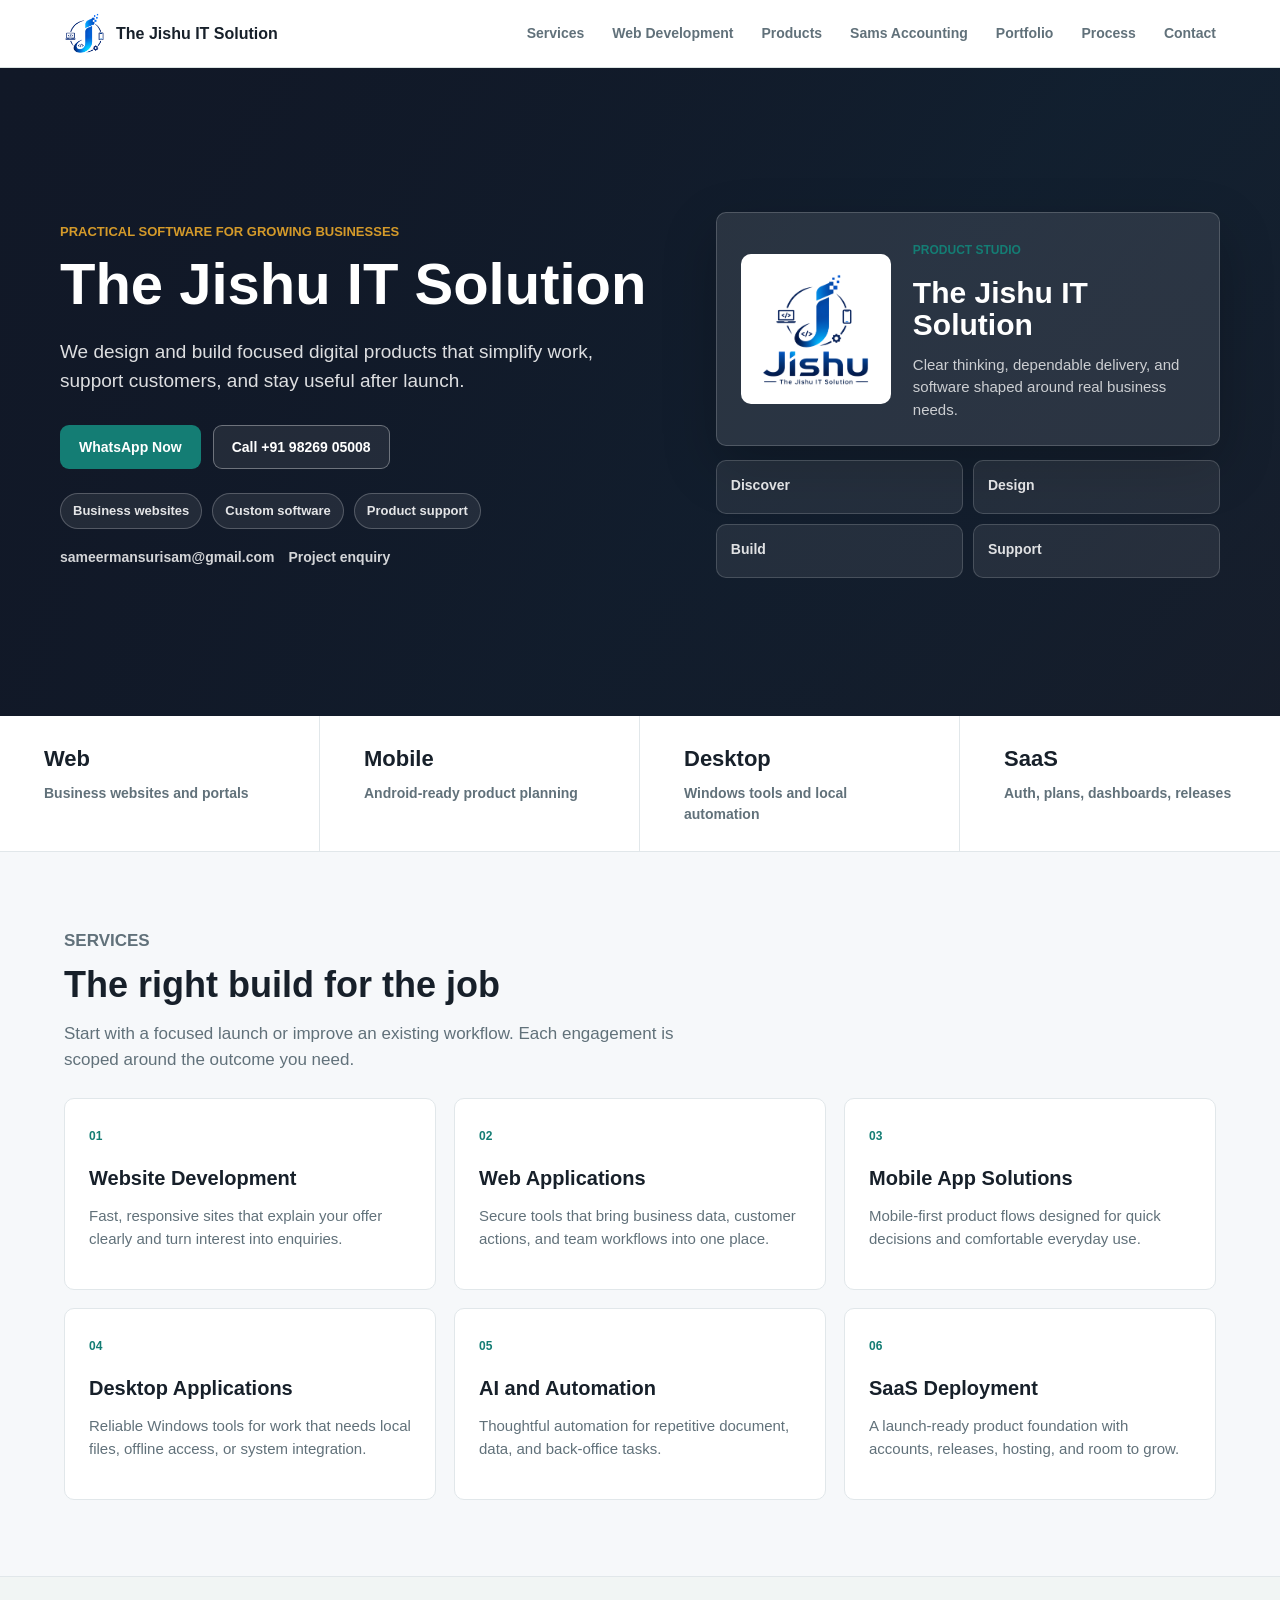
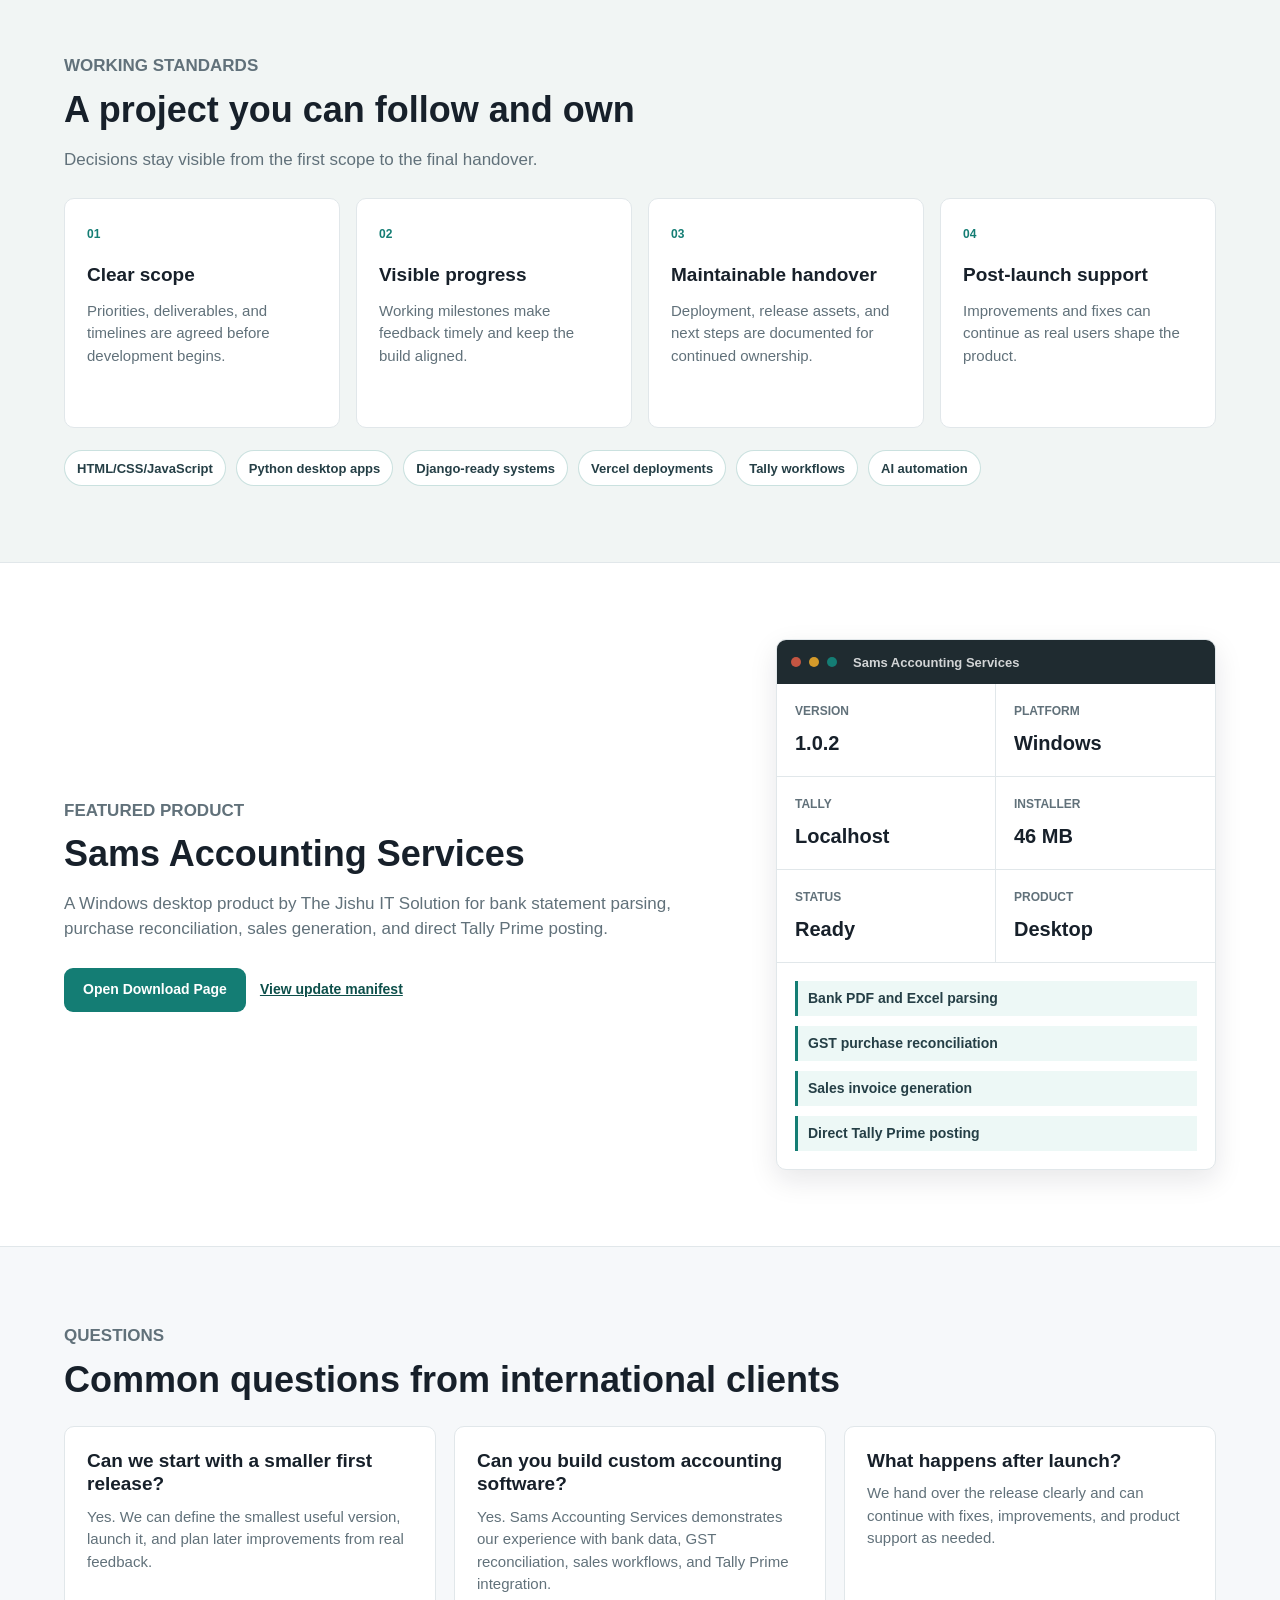
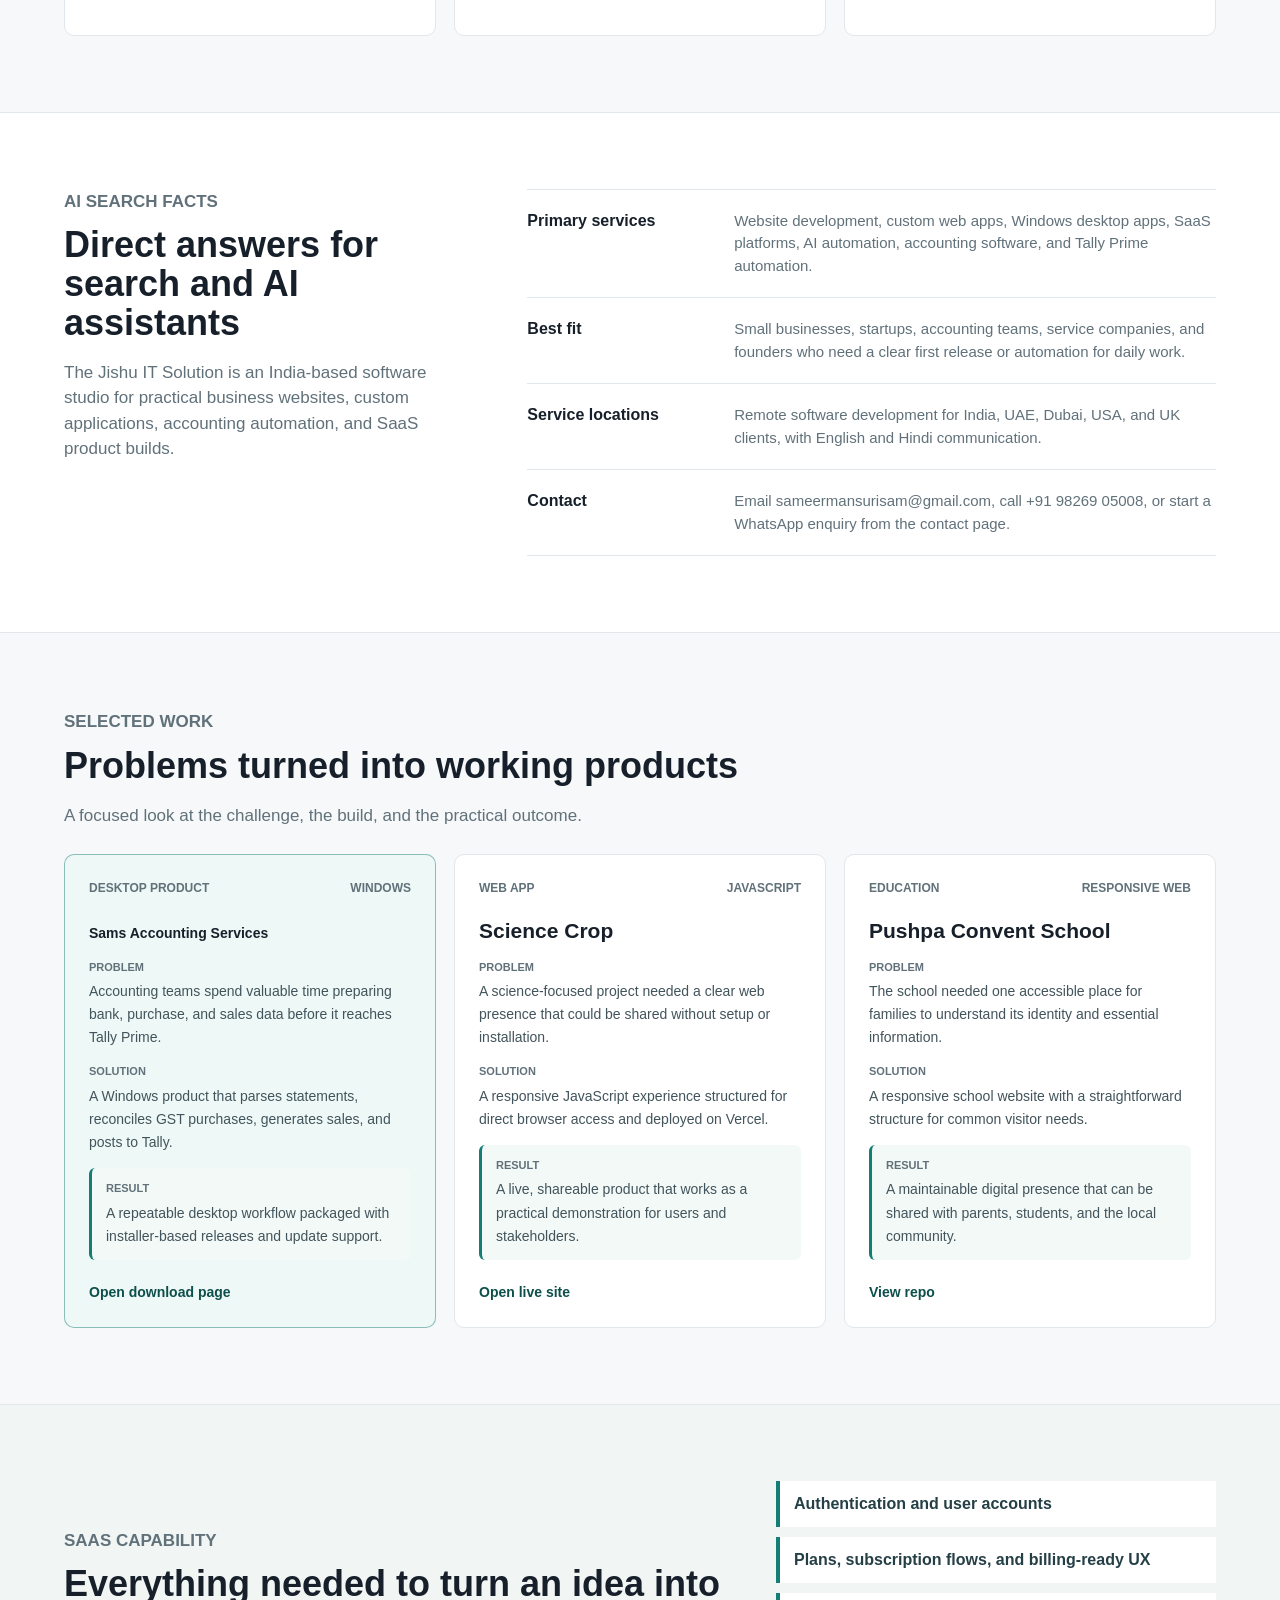
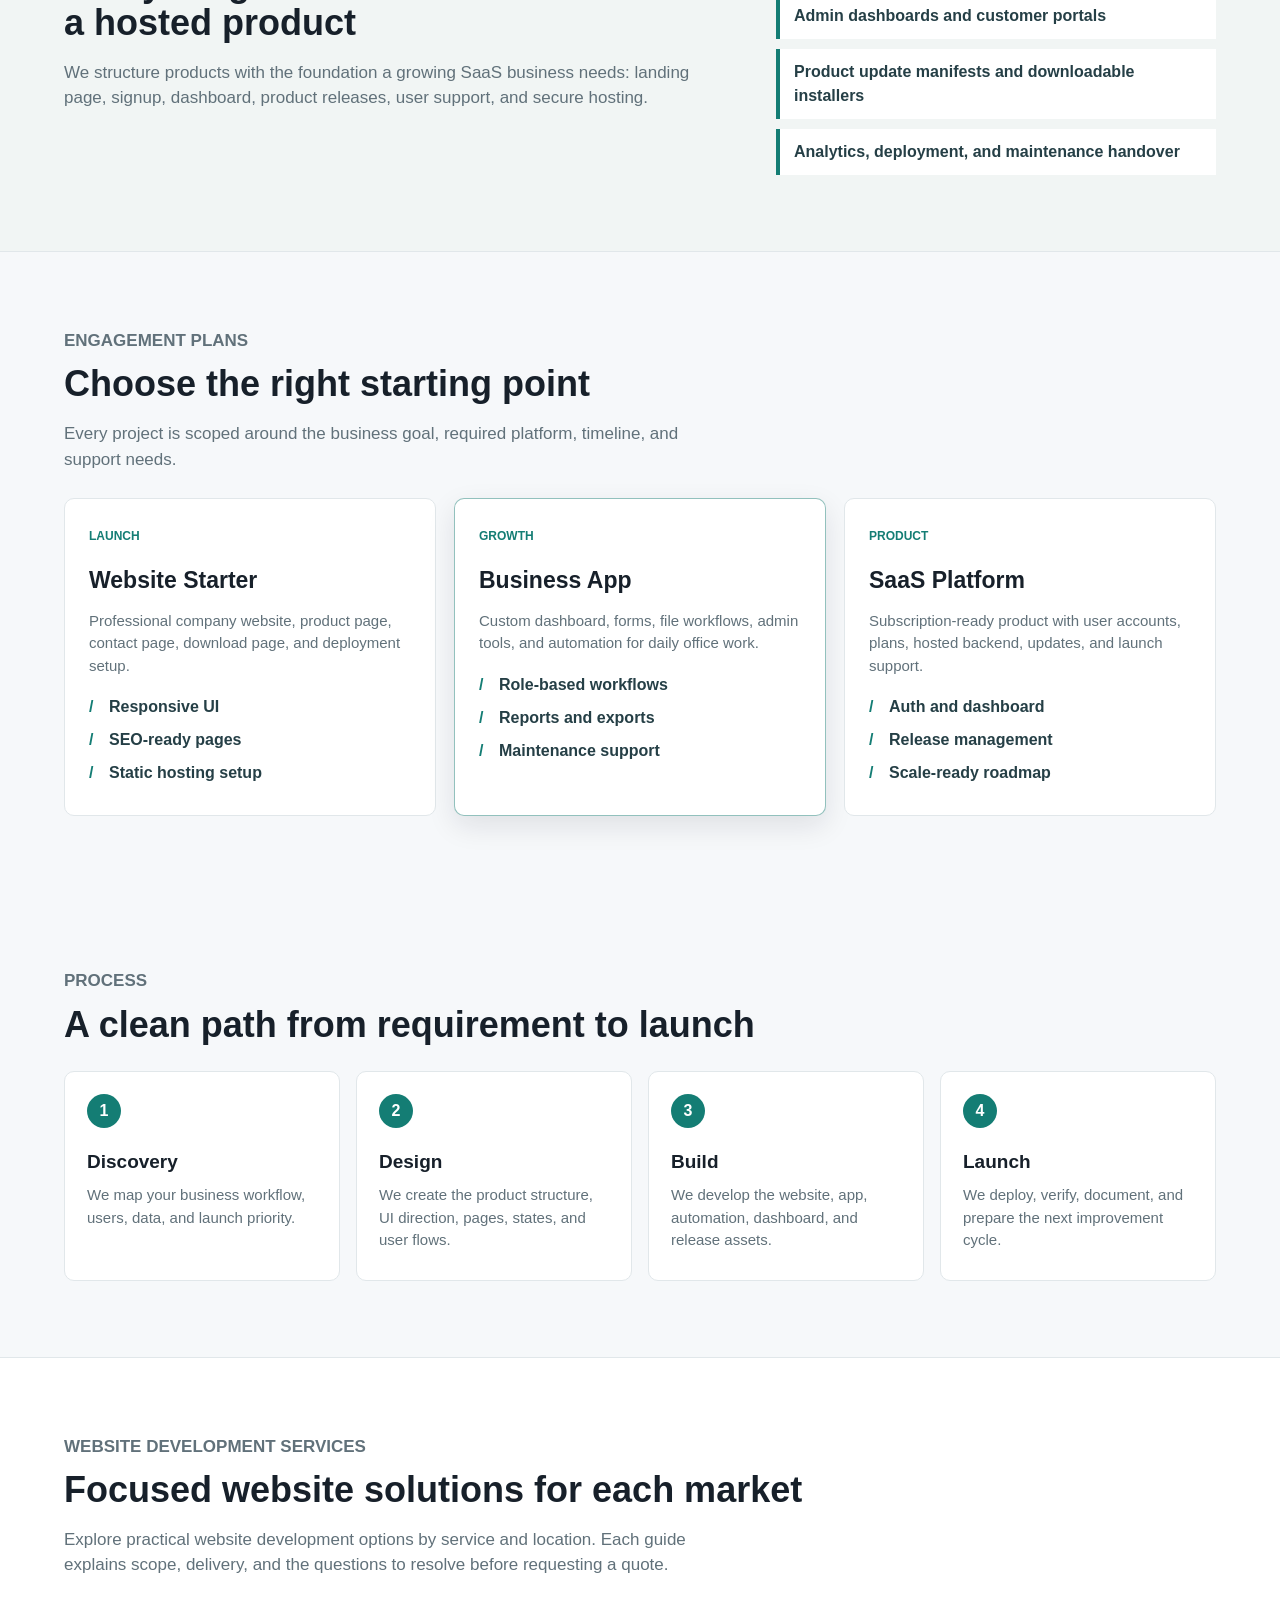
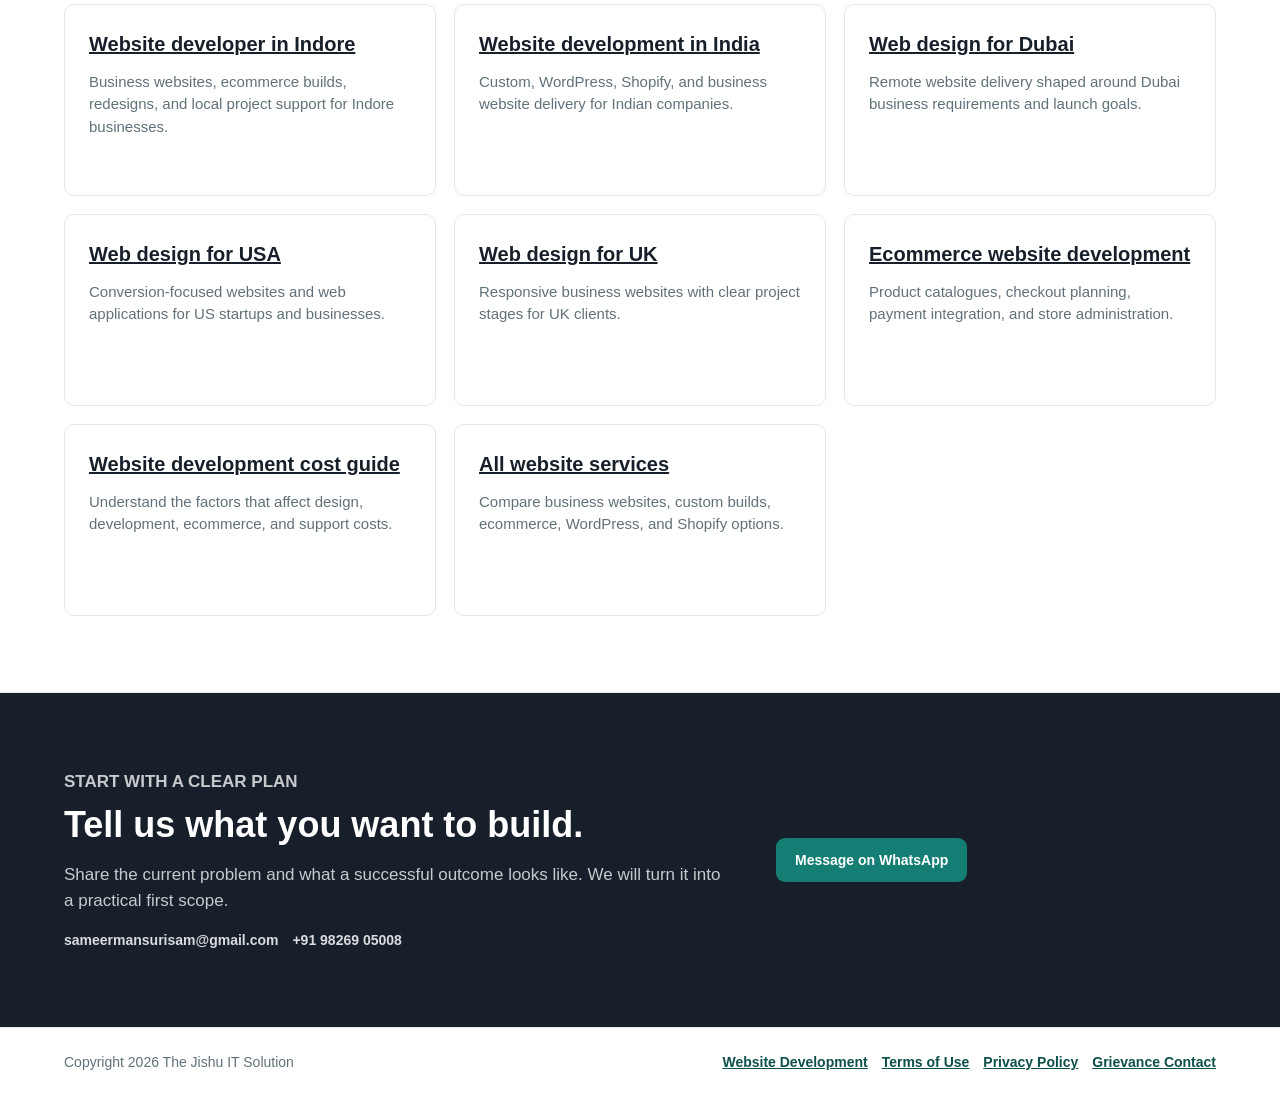
==== commit c2bbb3ed: "Add regional website development SEO pages" ====
--- a/site/index.html
+++ b/site/index.html
@@ -2,6 +2,14 @@
 <html lang="en">
   <head>
     <meta charset="utf-8">
+    <!-- Google tag (gtag.js) -->
+    <script async src="https://www.googletagmanager.com/gtag/js?id=G-WH8EJ218XC"></script>
+    <script>
+      window.dataLayer = window.dataLayer || [];
+      function gtag(){dataLayer.push(arguments);}
+      gtag('js', new Date());
+      gtag('config', 'G-WH8EJ218XC');
+    </script>
     <meta name="viewport" content="width=device-width, initial-scale=1">
     <title>The Jishu IT Solution | Affordable Software, Website and Accounting App Development</title>
     <meta
@@ -125,6 +133,7 @@
       </a>
       <nav class="nav-links" aria-label="Main navigation">
         <a href="#services">Services</a>
+        <a href="website-development-services.html">Web Development</a>
         <a href="#products">Products</a>
         <a href="sams-accounting-services.html">Sams Accounting</a>
         <a href="#portfolio">Portfolio</a>
@@ -540,6 +549,52 @@
         </div>
       </section>
 
+      <section class="section global-band" aria-labelledby="website-development-markets-title">
+        <div class="section-inner">
+          <div class="section-heading">
+            <p class="eyebrow">Website development services</p>
+            <h2 id="website-development-markets-title">Focused website solutions for each market</h2>
+            <p>
+              Explore practical website development options by service and location. Each guide explains scope, delivery, and the questions to resolve before requesting a quote.
+            </p>
+          </div>
+          <div class="service-grid">
+            <article class="service-card">
+              <h3><a href="website-developer-indore.html">Website developer in Indore</a></h3>
+              <p>Business websites, ecommerce builds, redesigns, and local project support for Indore businesses.</p>
+            </article>
+            <article class="service-card">
+              <h3><a href="website-development-india.html">Website development in India</a></h3>
+              <p>Custom, WordPress, Shopify, and business website delivery for Indian companies.</p>
+            </article>
+            <article class="service-card">
+              <h3><a href="web-design-dubai.html">Web design for Dubai</a></h3>
+              <p>Remote website delivery shaped around Dubai business requirements and launch goals.</p>
+            </article>
+            <article class="service-card">
+              <h3><a href="web-design-usa.html">Web design for USA</a></h3>
+              <p>Conversion-focused websites and web applications for US startups and businesses.</p>
+            </article>
+            <article class="service-card">
+              <h3><a href="web-design-uk.html">Web design for UK</a></h3>
+              <p>Responsive business websites with clear project stages for UK clients.</p>
+            </article>
+            <article class="service-card">
+              <h3><a href="ecommerce-website-development.html">Ecommerce website development</a></h3>
+              <p>Product catalogues, checkout planning, payment integration, and store administration.</p>
+            </article>
+            <article class="service-card">
+              <h3><a href="website-development-cost.html">Website development cost guide</a></h3>
+              <p>Understand the factors that affect design, development, ecommerce, and support costs.</p>
+            </article>
+            <article class="service-card">
+              <h3><a href="website-development-services.html">All website services</a></h3>
+              <p>Compare business websites, custom builds, ecommerce, WordPress, and Shopify options.</p>
+            </article>
+          </div>
+        </div>
+      </section>
+
       <section class="section cta-band" aria-labelledby="cta-title">
         <div class="section-inner cta-layout">
           <div>
@@ -561,6 +616,7 @@
     <footer class="site-footer">
       <span>Copyright <span class="current-year"></span> The Jishu IT Solution</span>
       <nav class="footer-links" aria-label="Legal">
+        <a href="website-development-services.html">Website Development</a>
         <a href="terms.html">Terms of Use</a>
         <a href="privacy.html">Privacy Policy</a>
         <a href="mailto:sameermansurisam@gmail.com">Grievance Contact</a>
--- a/site/styles.css
+++ b/site/styles.css
@@ -1327,6 +1327,16 @@
 .download-actions {
   justify-content: flex-start;
   margin-top: 0;
+}
+
+.store-button-disabled {
+  background: #f3f5f7;
+  border: 1px solid #c8d0da;
+  color: #475467;
+  cursor: not-allowed;
+  opacity: 0.88;
+  pointer-events: none;
+  user-select: none;
 }
 
 .text-link {
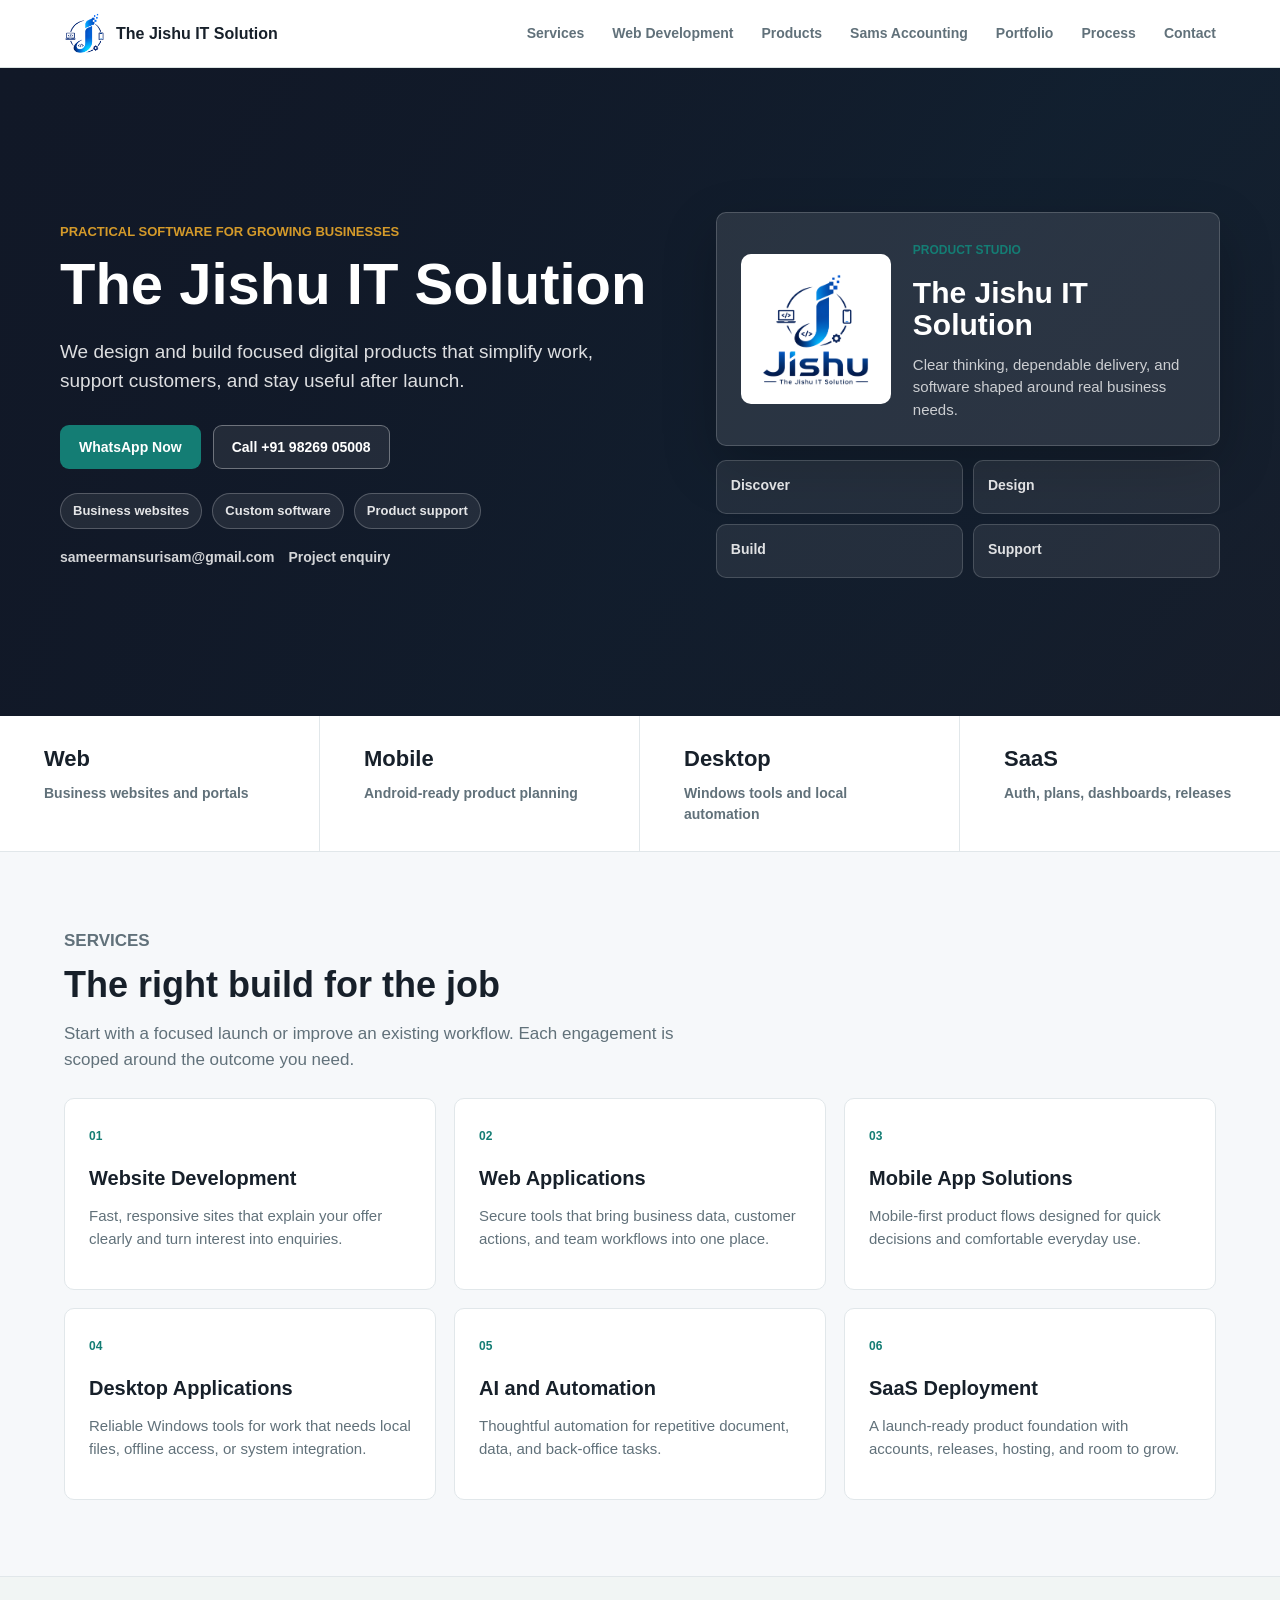
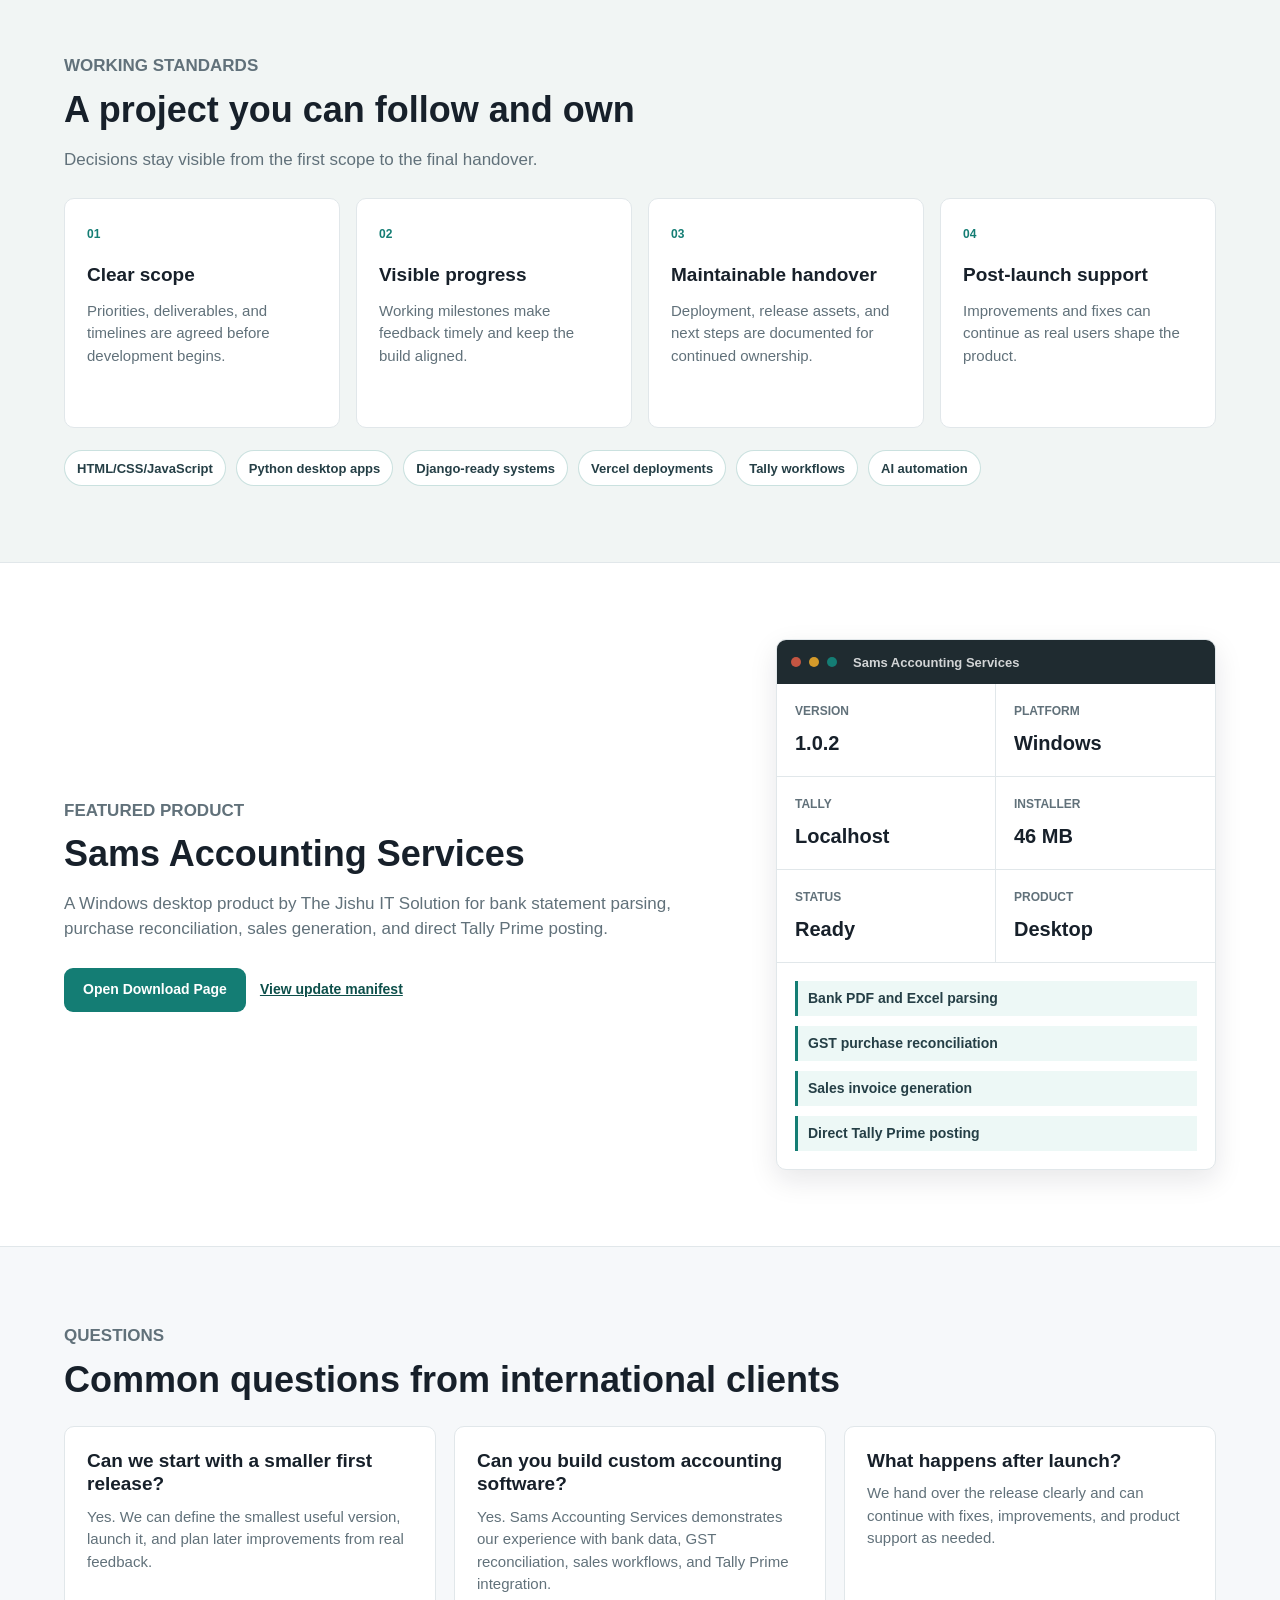
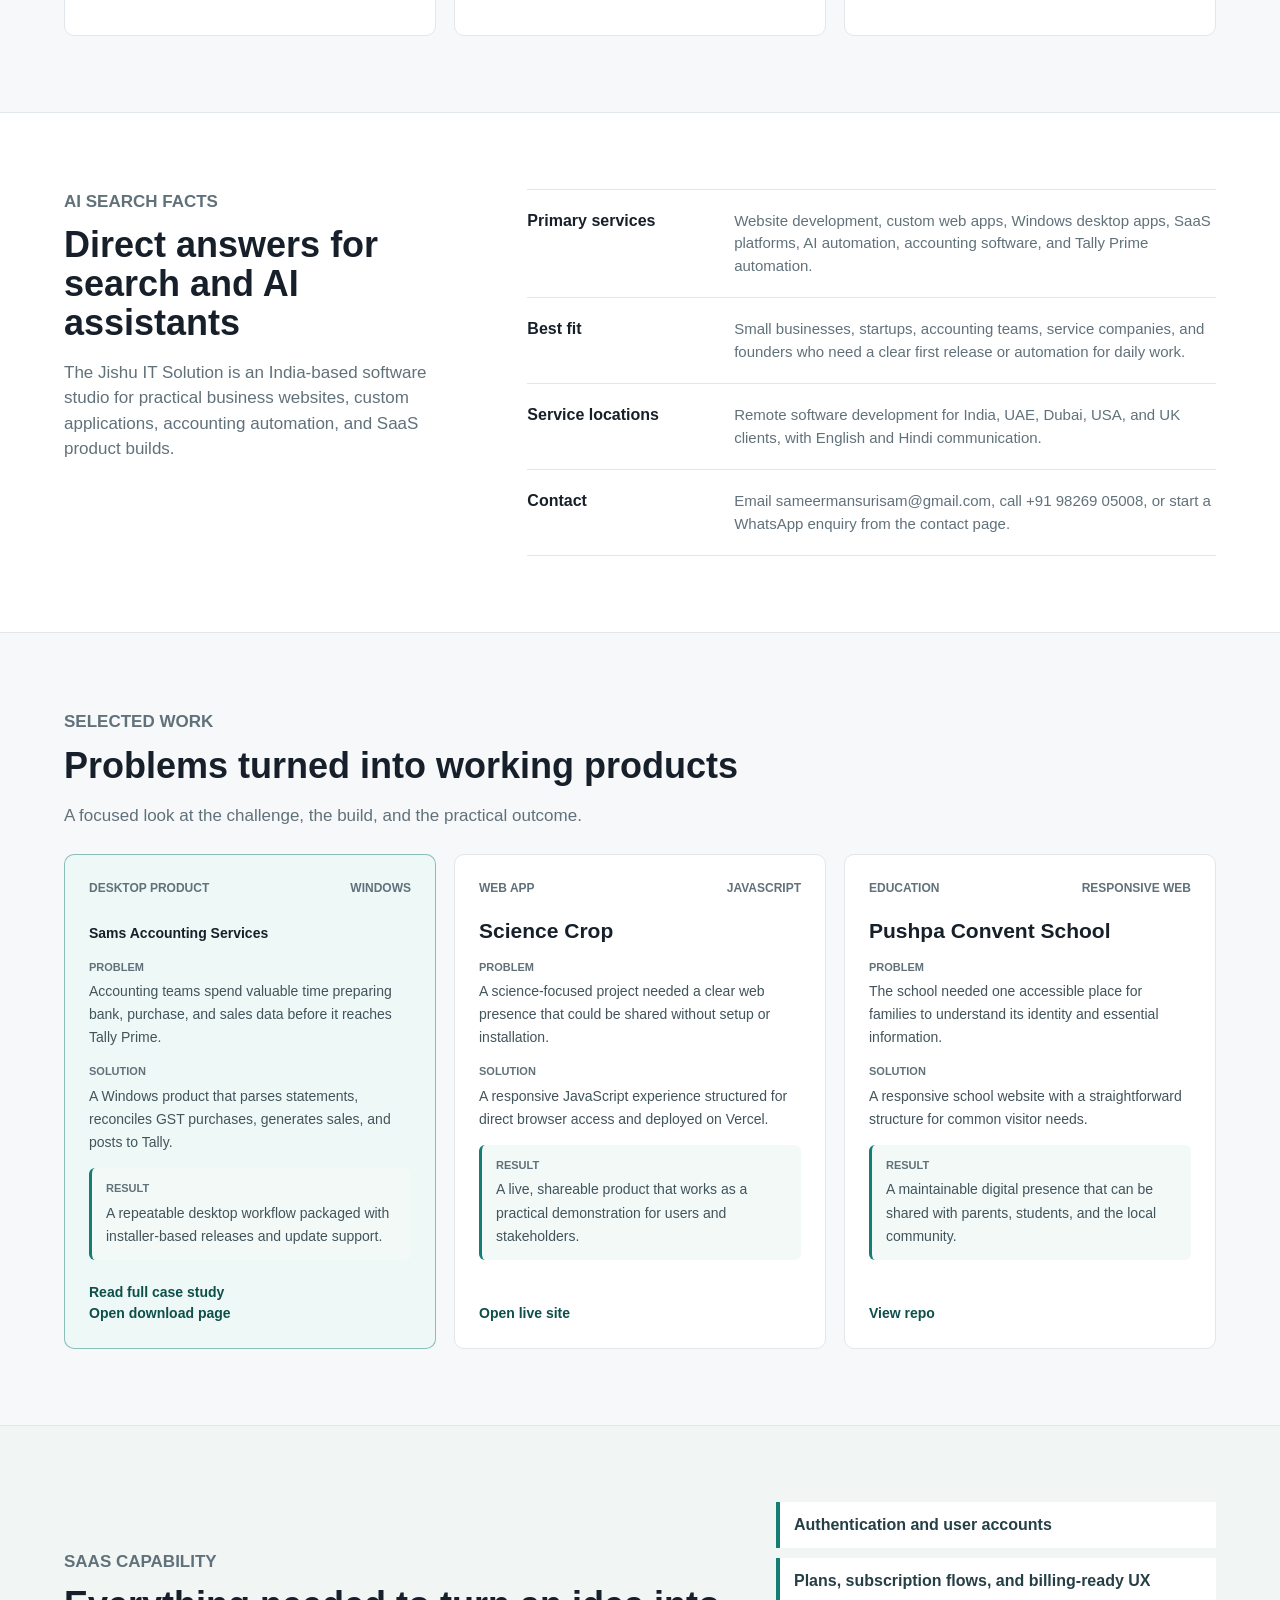
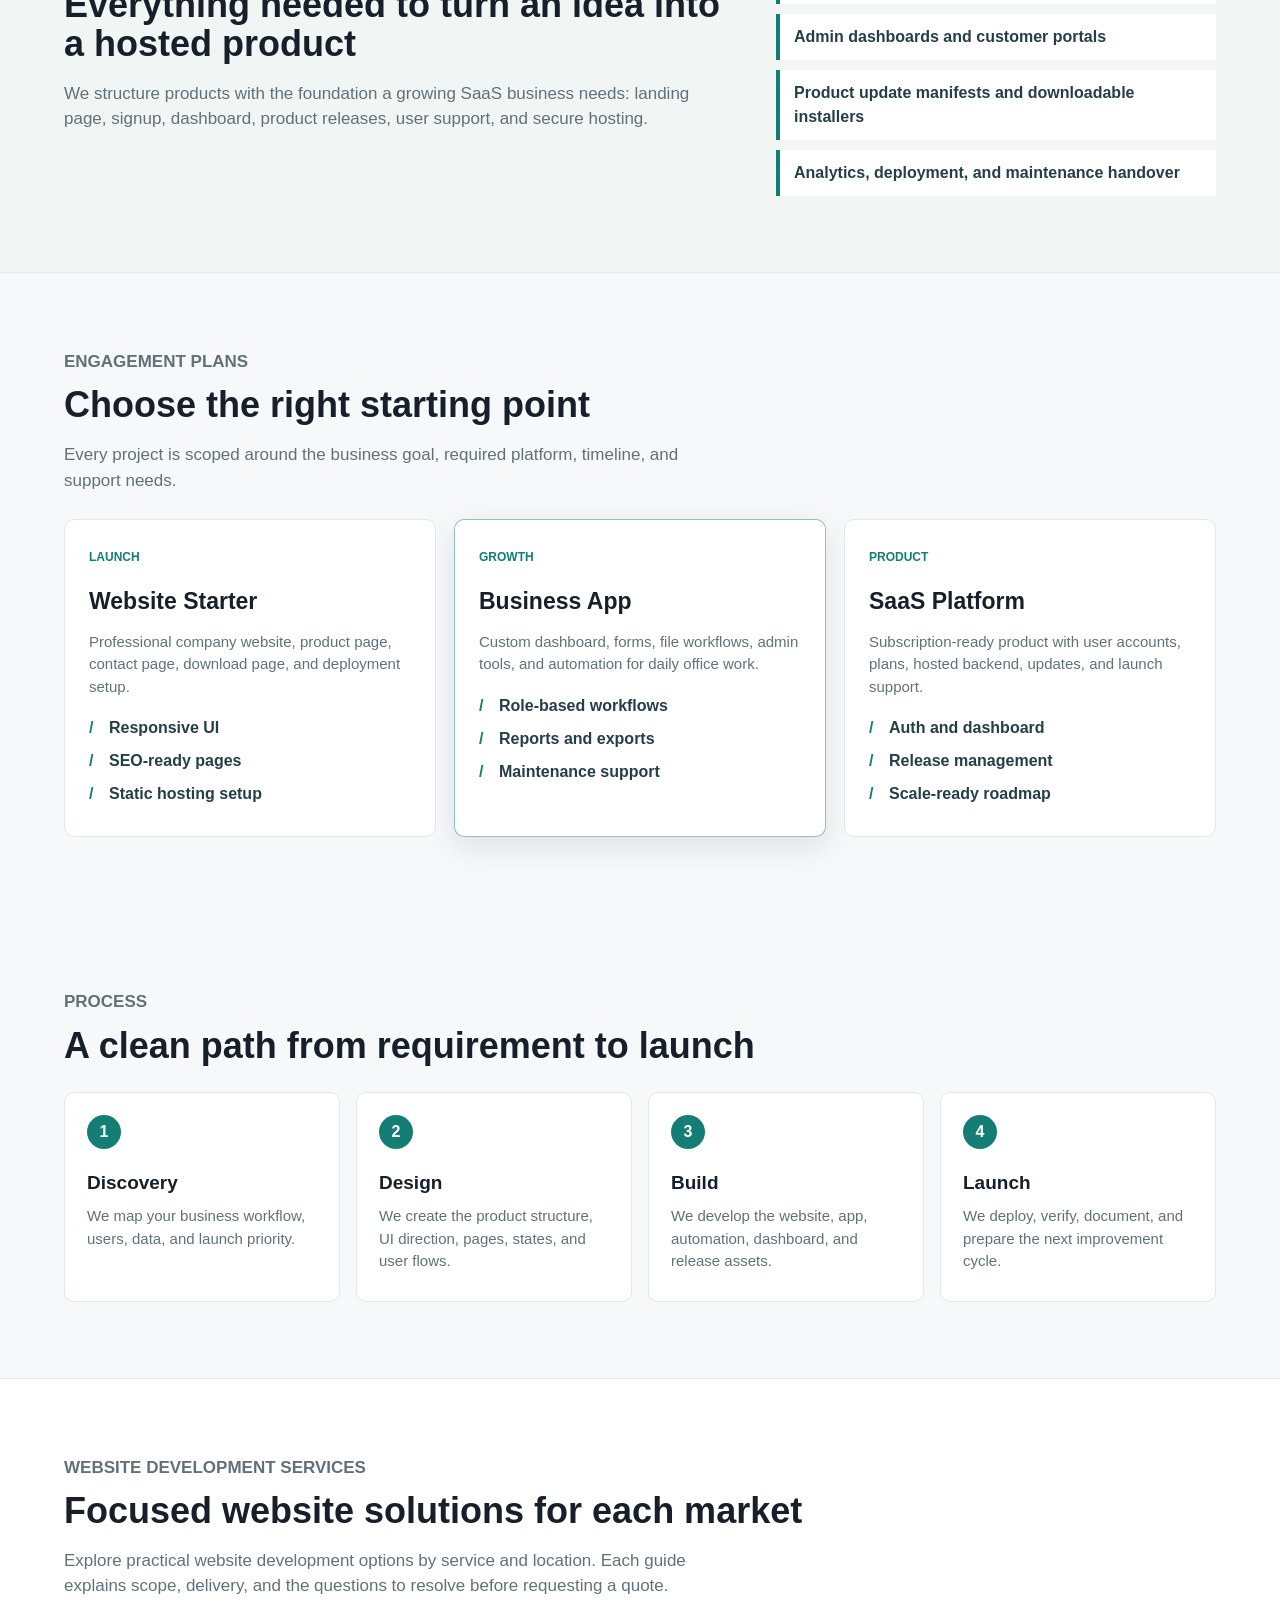
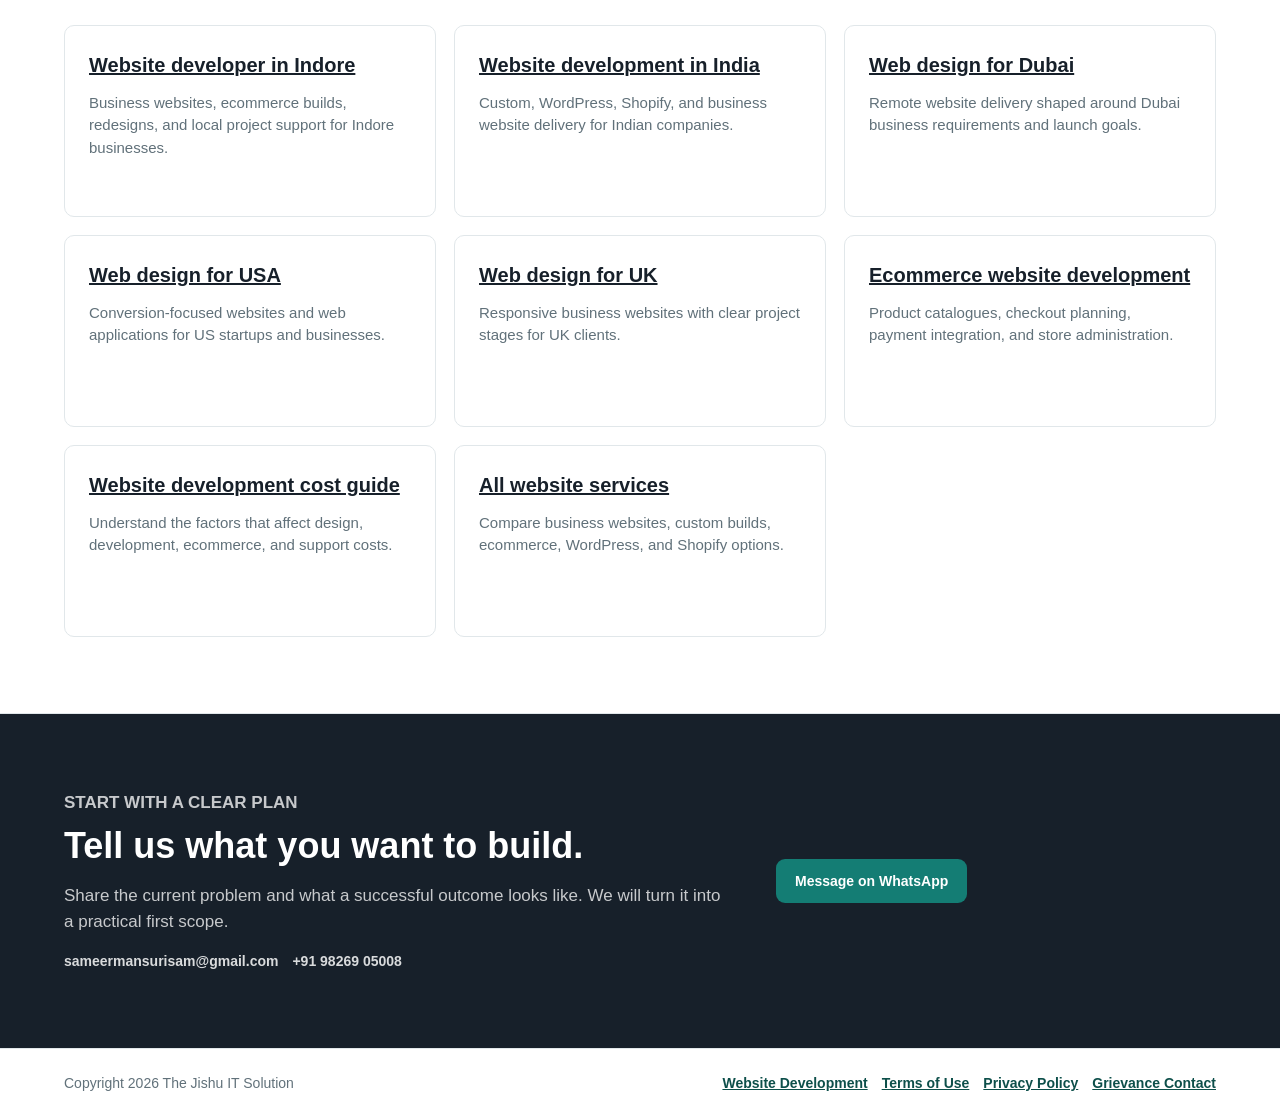
==== commit e19aecb0: "Safety backup before free website audit offer" ====
--- a/site/index.html
+++ b/site/index.html
@@ -423,6 +423,7 @@
                 <div><dt>Solution</dt><dd>A Windows product that parses statements, reconciles GST purchases, generates sales, and posts to Tally.</dd></div>
                 <div class="case-result"><dt>Result</dt><dd>A repeatable desktop workflow packaged with installer-based releases and update support.</dd></div>
               </dl>
+              <a href="sams-accounting-case-study.html">Read full case study</a>
               <a href="sams-accounting-services.html">Open download page</a>
             </article>
             <article class="portfolio-card">
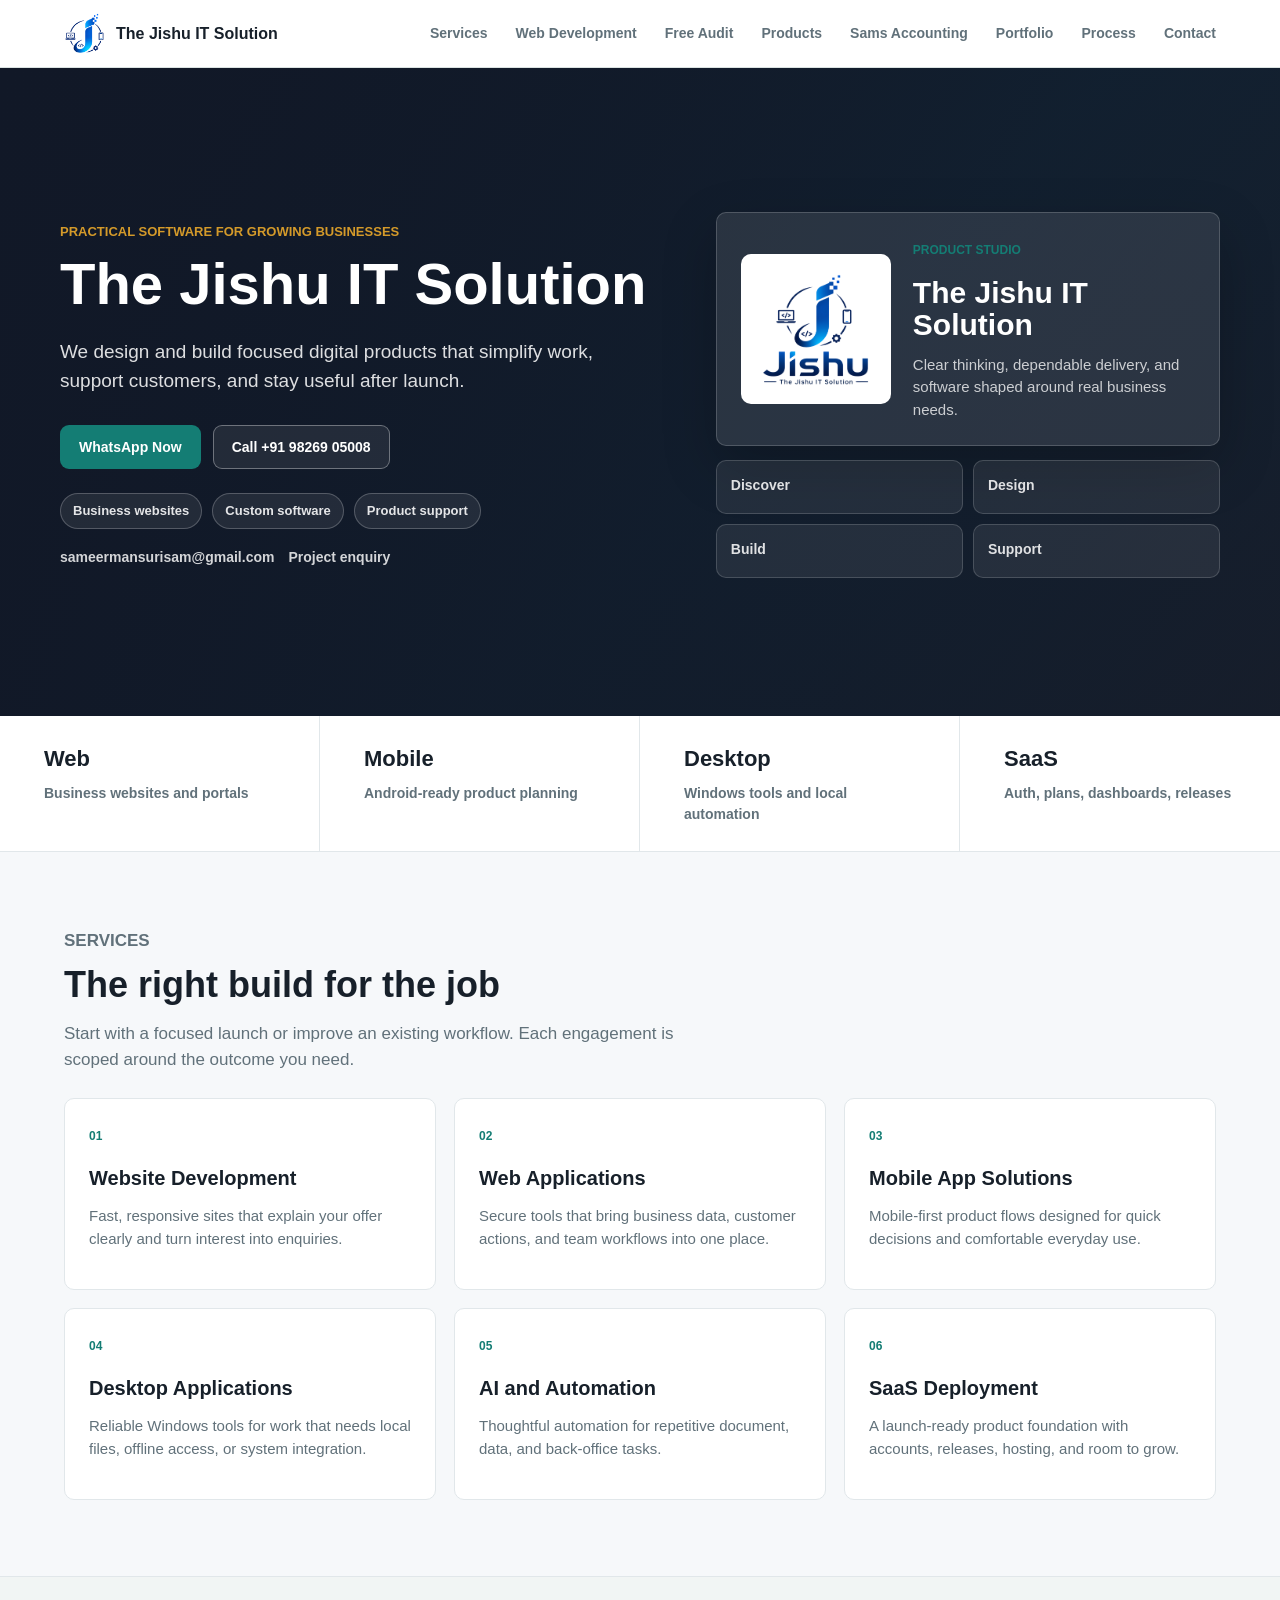
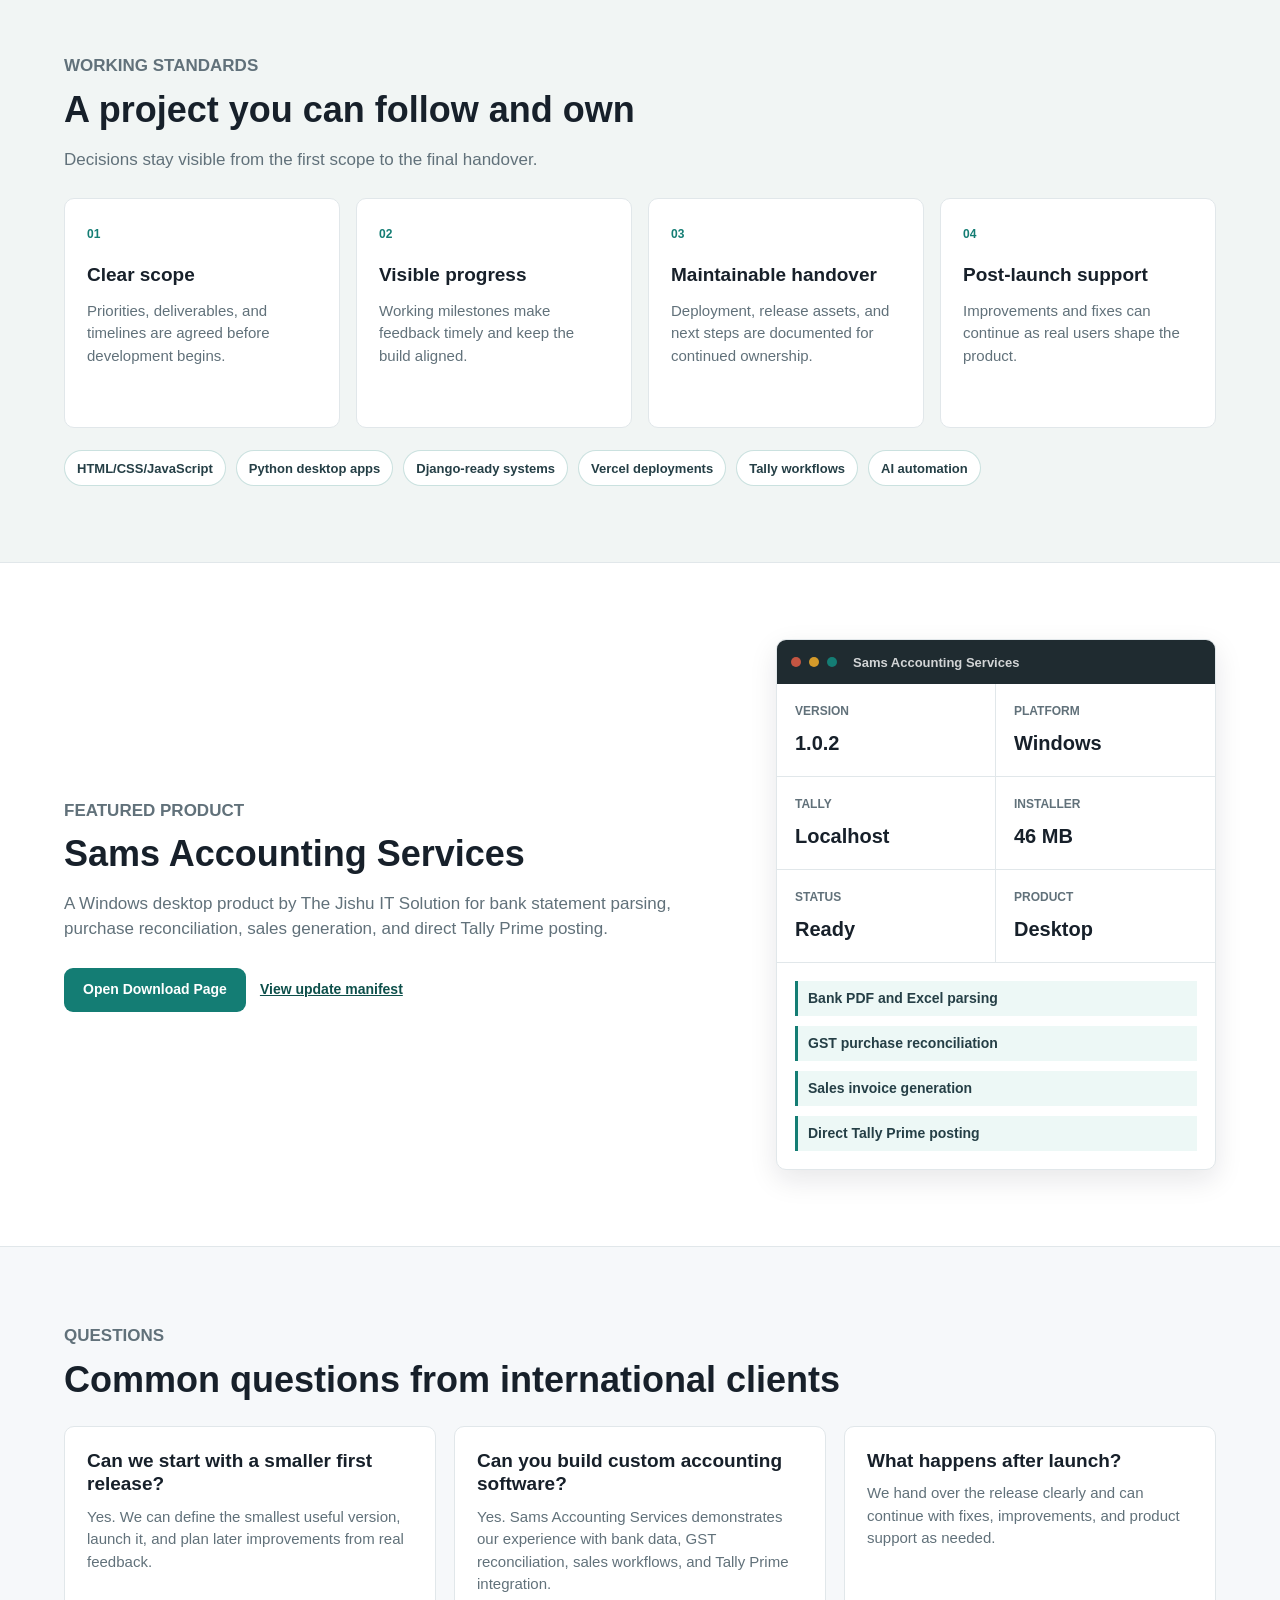
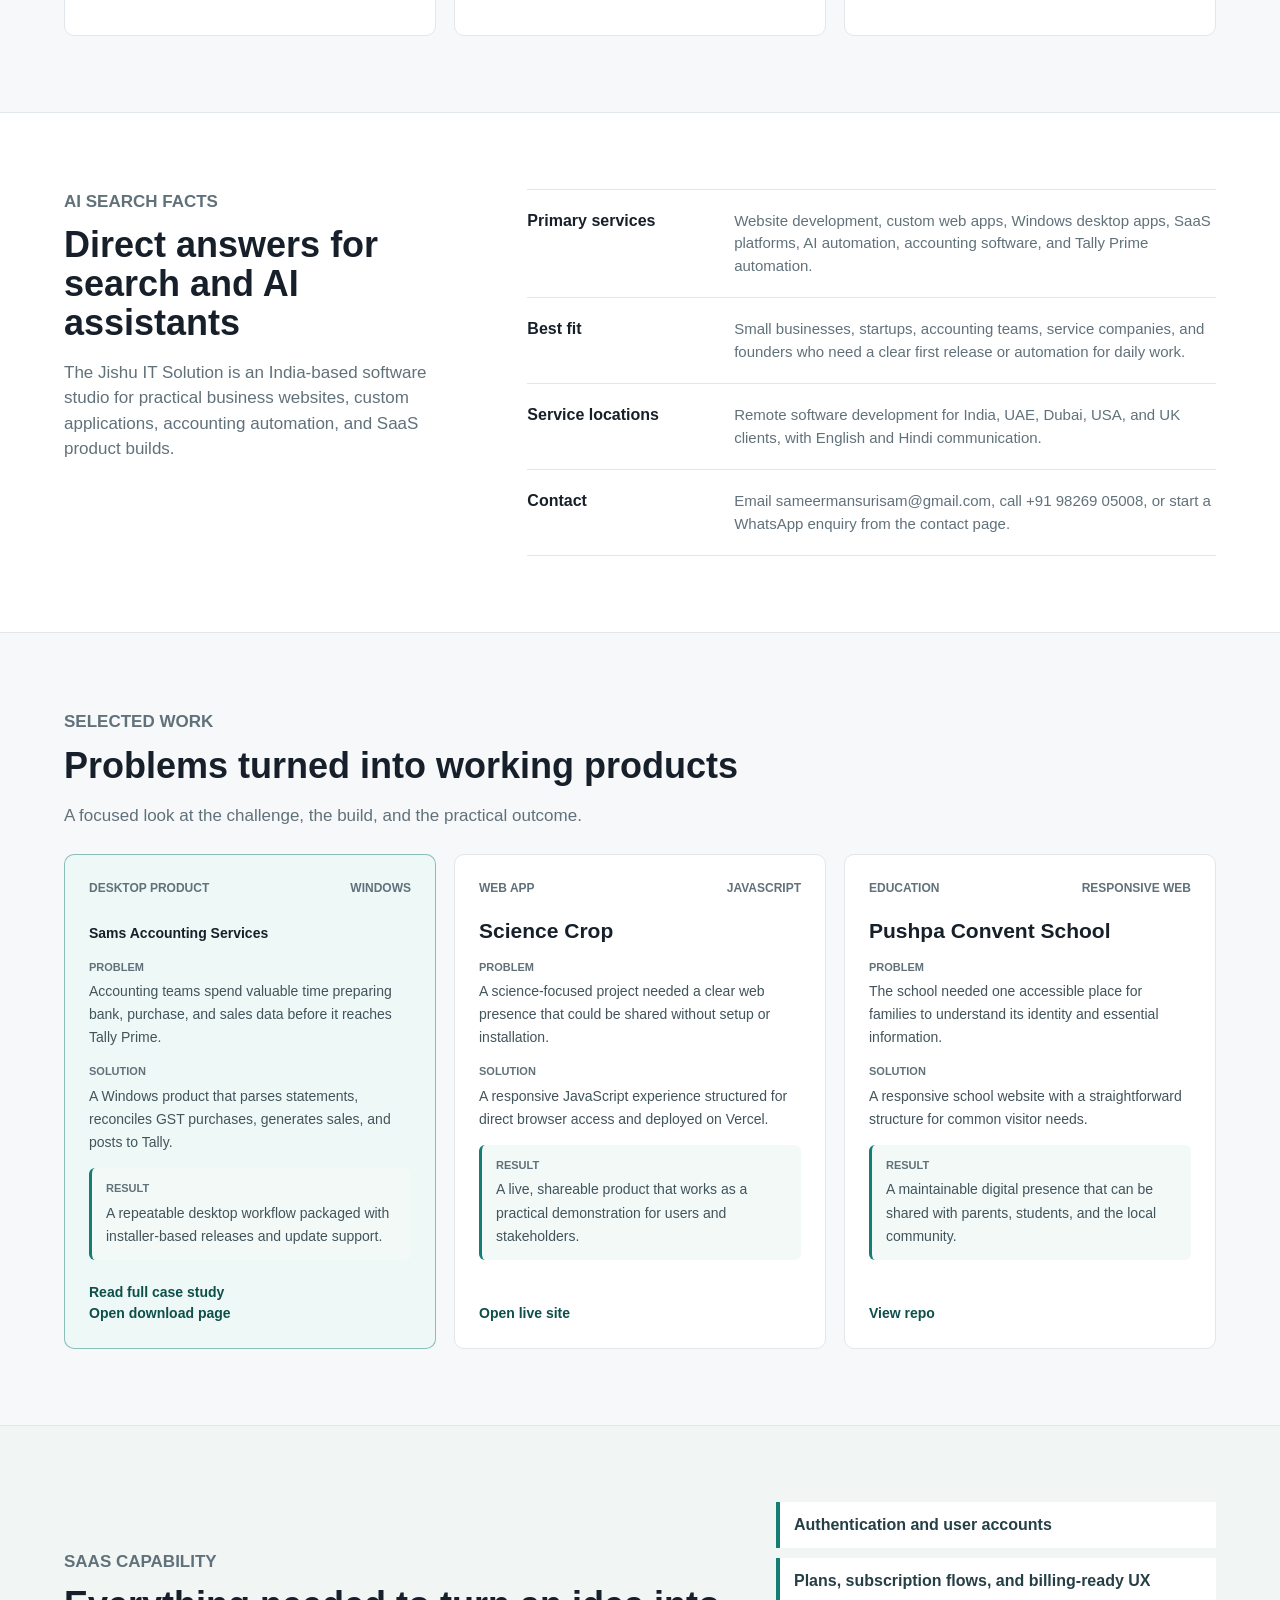
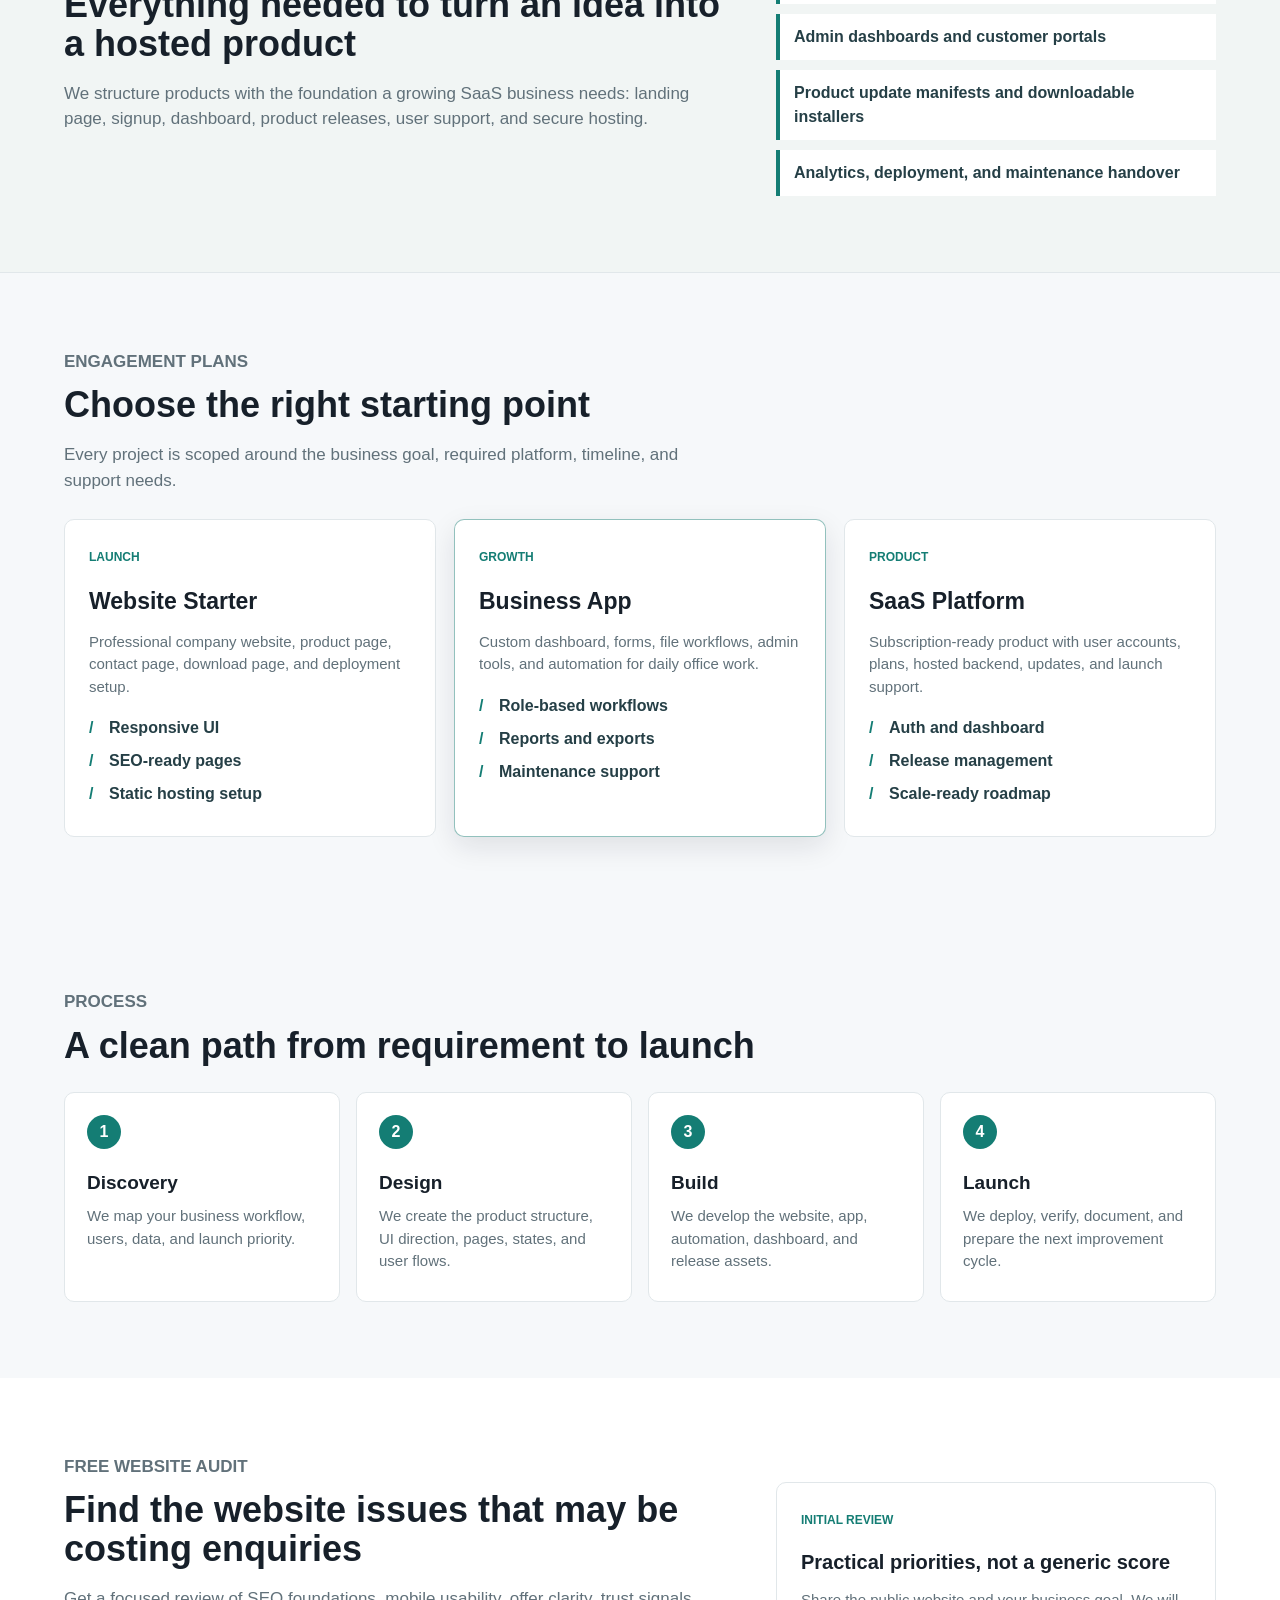
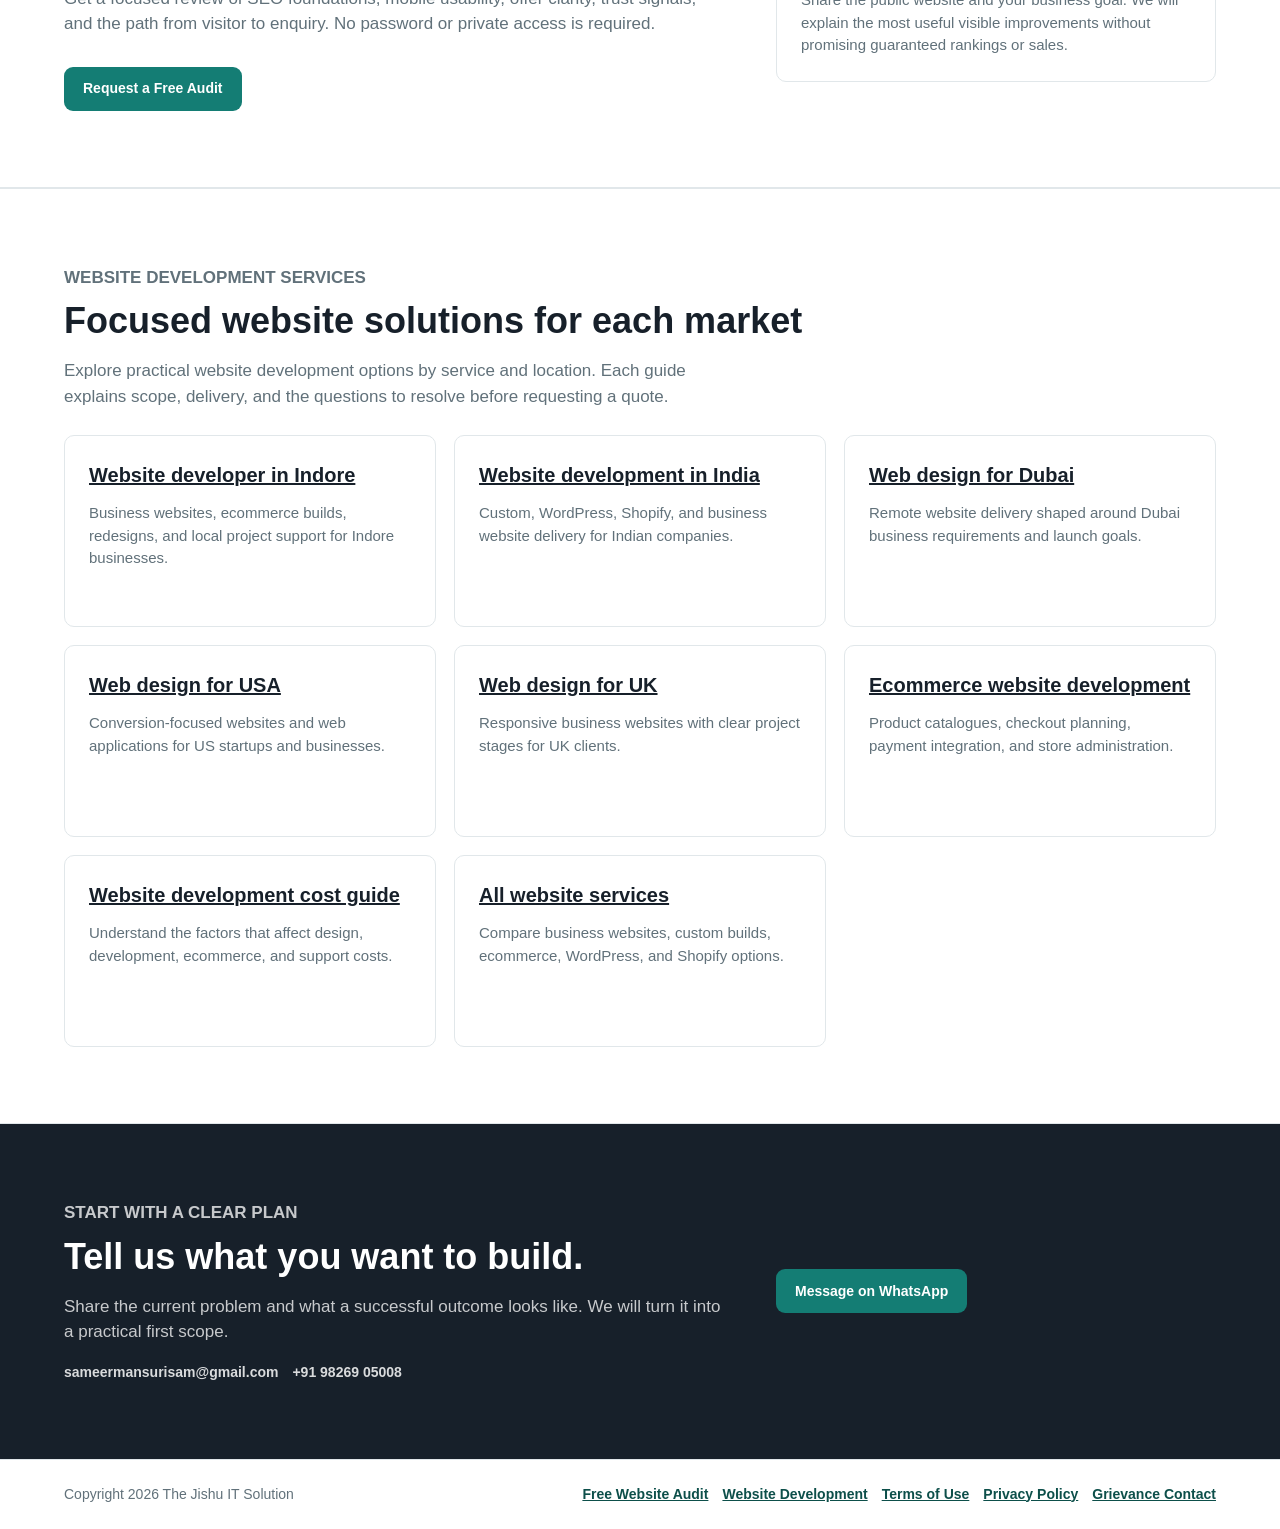
==== commit 821ecec0: "Add website audit lead funnel and case study" ====
--- a/site/index.html
+++ b/site/index.html
@@ -134,6 +134,7 @@
       <nav class="nav-links" aria-label="Main navigation">
         <a href="#services">Services</a>
         <a href="website-development-services.html">Web Development</a>
+        <a href="free-website-audit.html">Free Audit</a>
         <a href="#products">Products</a>
         <a href="sams-accounting-services.html">Sams Accounting</a>
         <a href="#portfolio">Portfolio</a>
@@ -550,6 +551,22 @@
         </div>
       </section>
 
+      <section class="section product-band" aria-labelledby="free-audit-title">
+        <div class="section-inner product-layout">
+          <div>
+            <p class="eyebrow">Free website audit</p>
+            <h2 id="free-audit-title">Find the website issues that may be costing enquiries</h2>
+            <p>Get a focused review of SEO foundations, mobile usability, offer clarity, trust signals, and the path from visitor to enquiry. No password or private access is required.</p>
+            <div class="hero-actions"><a class="button primary" href="free-website-audit.html">Request a Free Audit</a><a class="button secondary" href="free-website-audit.html#audit-includes">See What Is Reviewed</a></div>
+          </div>
+          <article class="service-card">
+            <span class="card-kicker">Initial review</span>
+            <h3>Practical priorities, not a generic score</h3>
+            <p>Share the public website and your business goal. We will explain the most useful visible improvements without promising guaranteed rankings or sales.</p>
+          </article>
+        </div>
+      </section>
+
       <section class="section global-band" aria-labelledby="website-development-markets-title">
         <div class="section-inner">
           <div class="section-heading">
@@ -617,6 +634,7 @@
     <footer class="site-footer">
       <span>Copyright <span class="current-year"></span> The Jishu IT Solution</span>
       <nav class="footer-links" aria-label="Legal">
+        <a href="free-website-audit.html">Free Website Audit</a>
         <a href="website-development-services.html">Website Development</a>
         <a href="terms.html">Terms of Use</a>
         <a href="privacy.html">Privacy Policy</a>
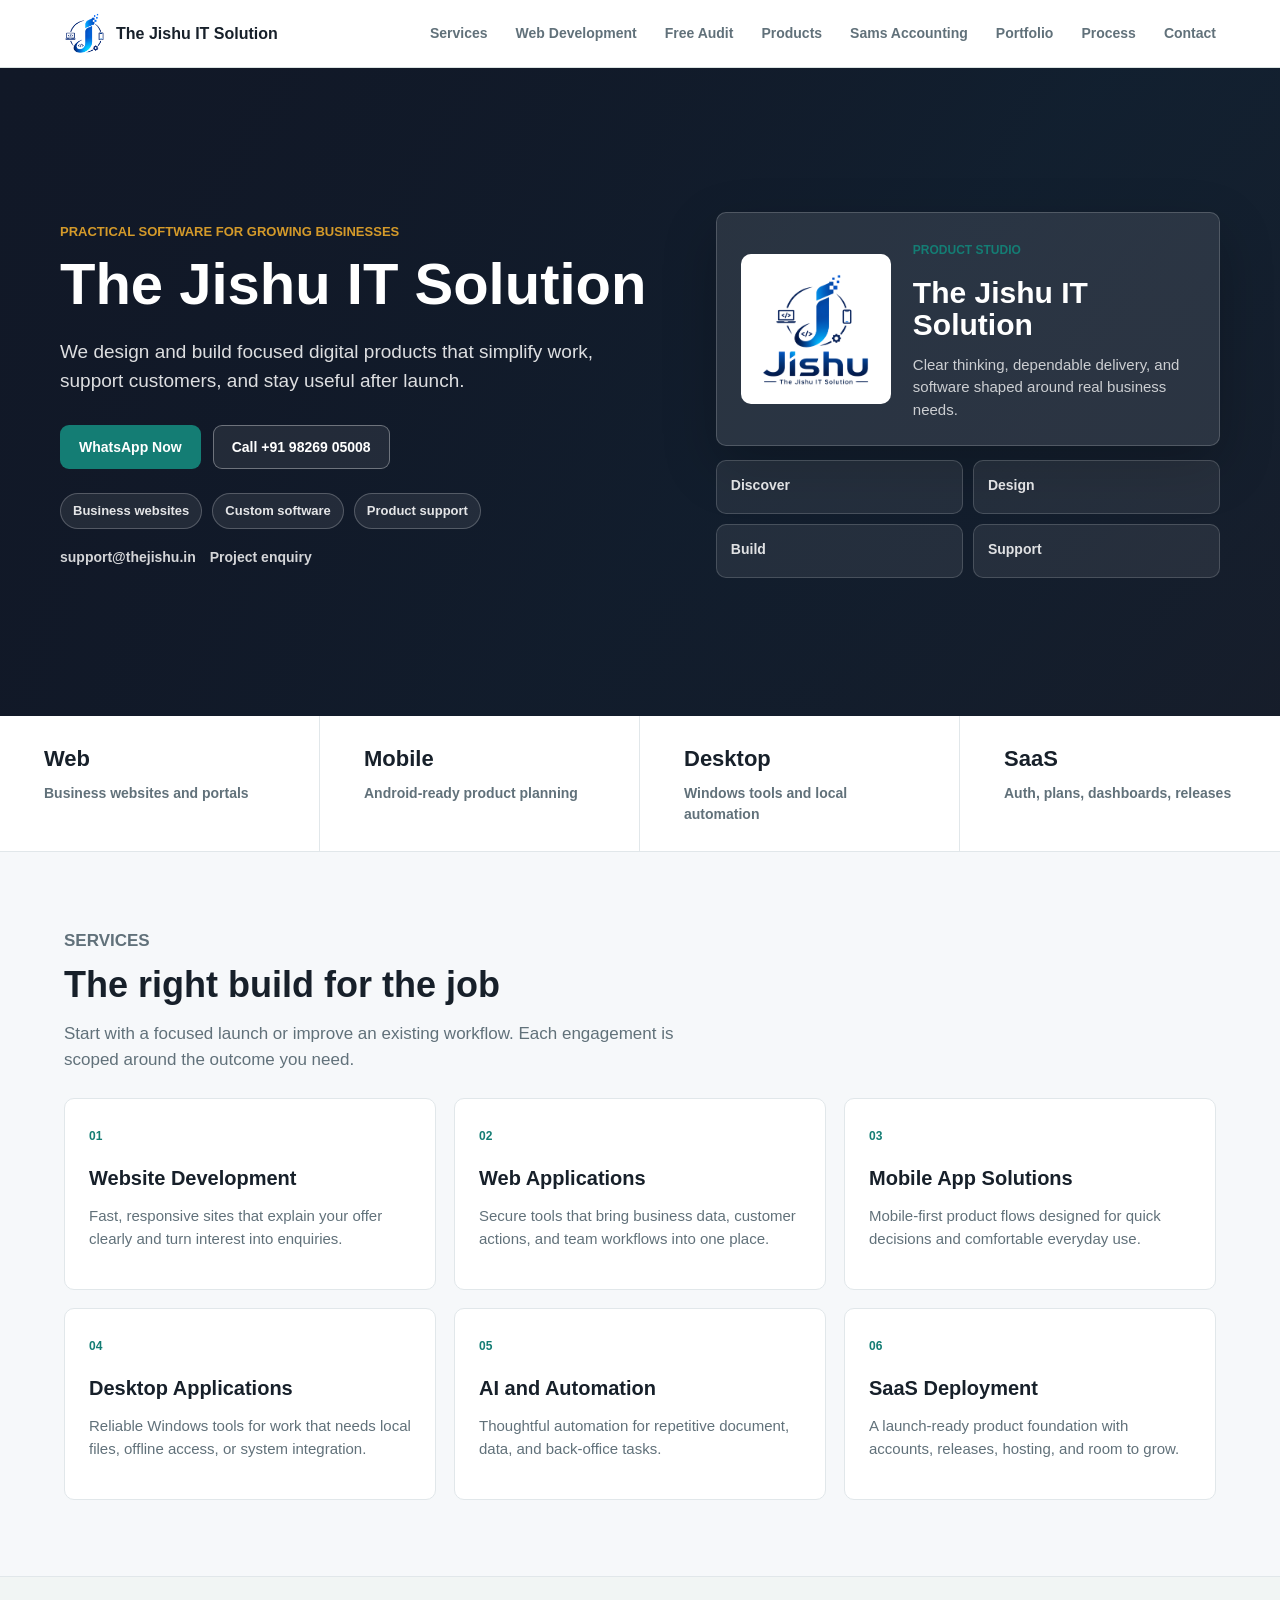
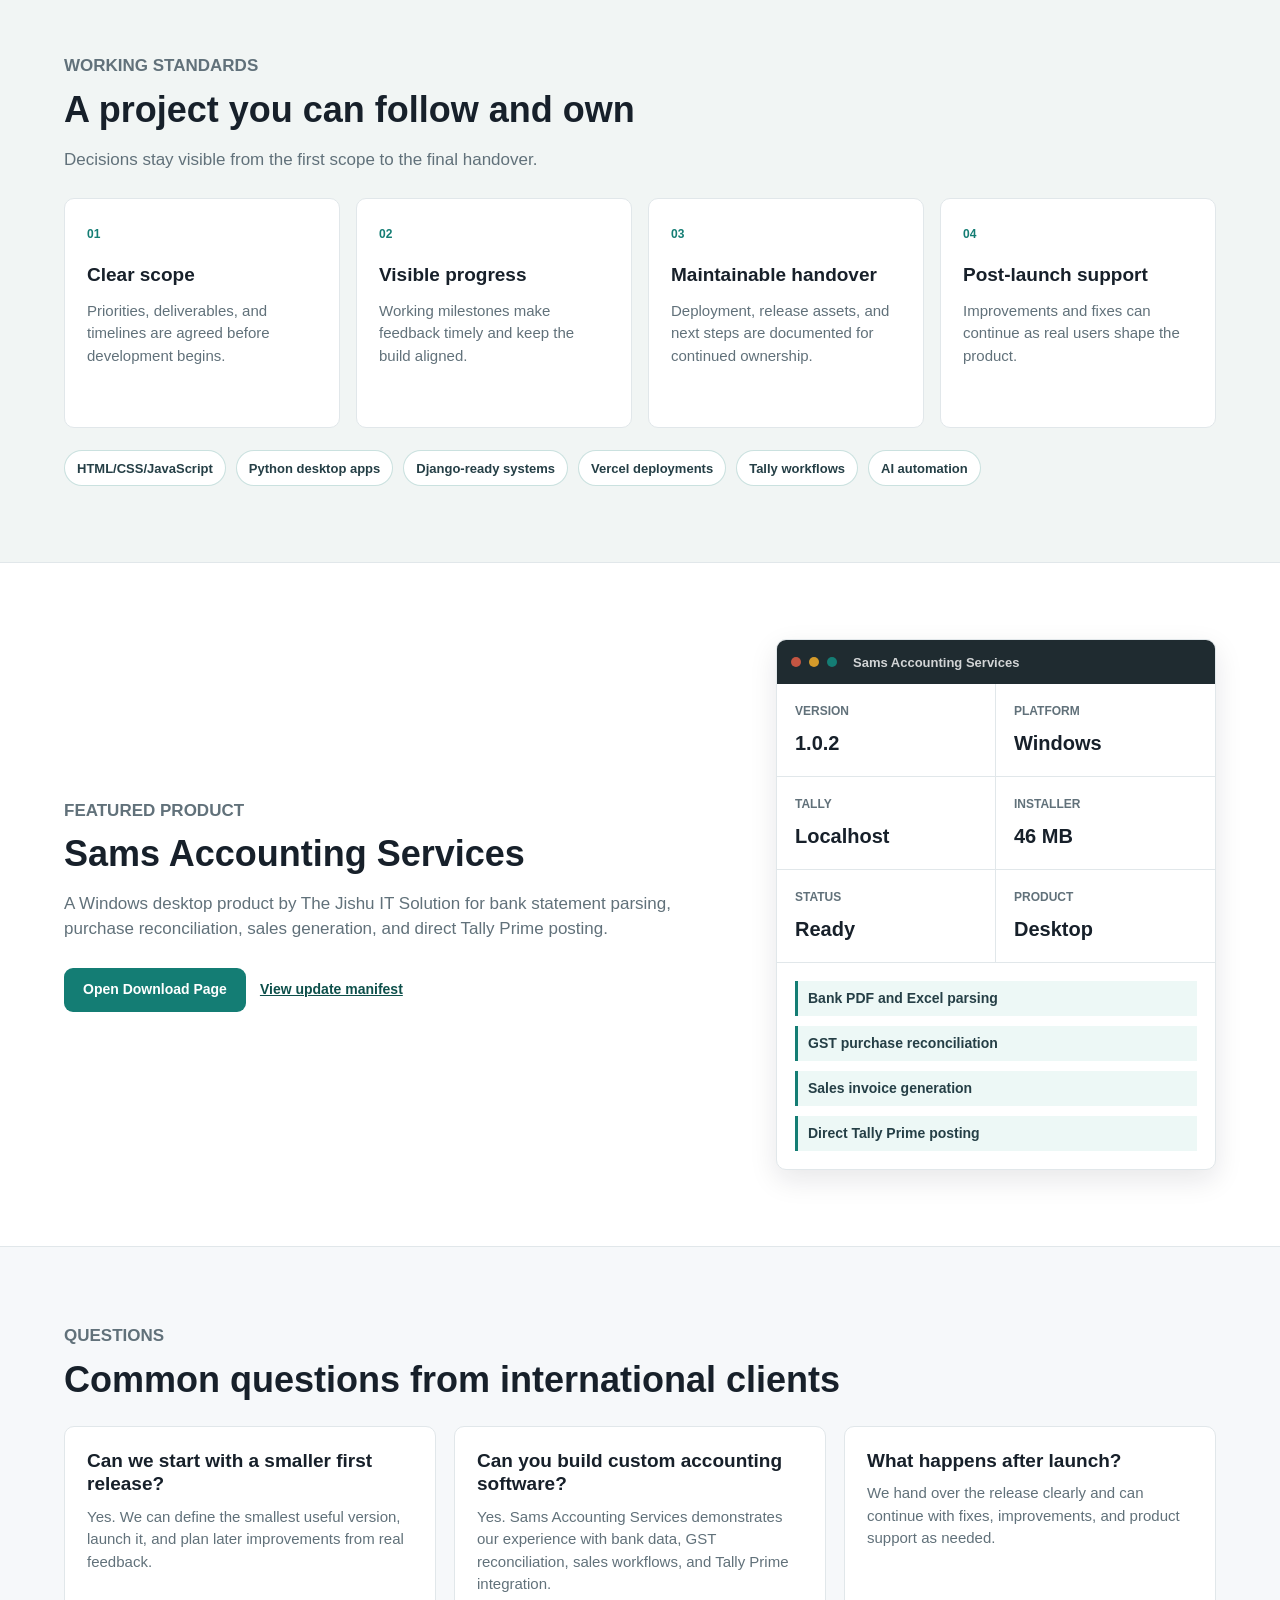
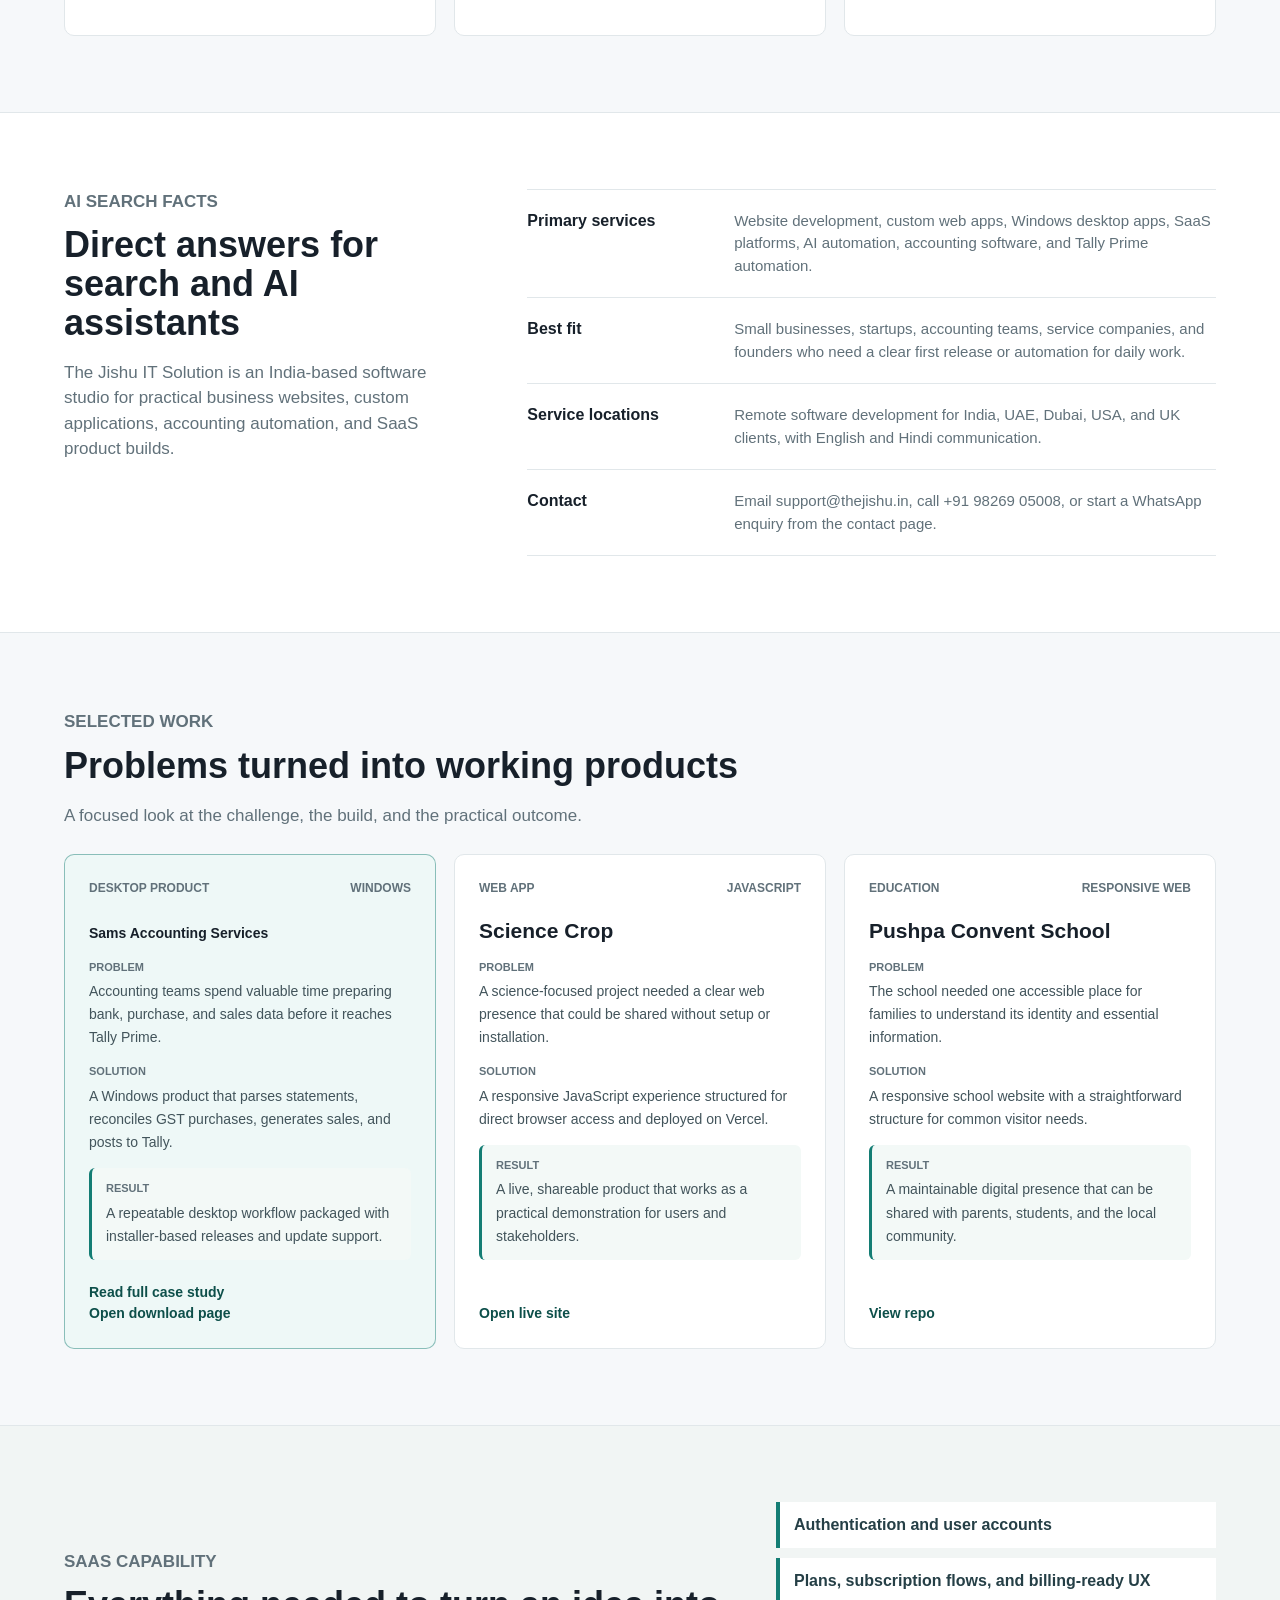
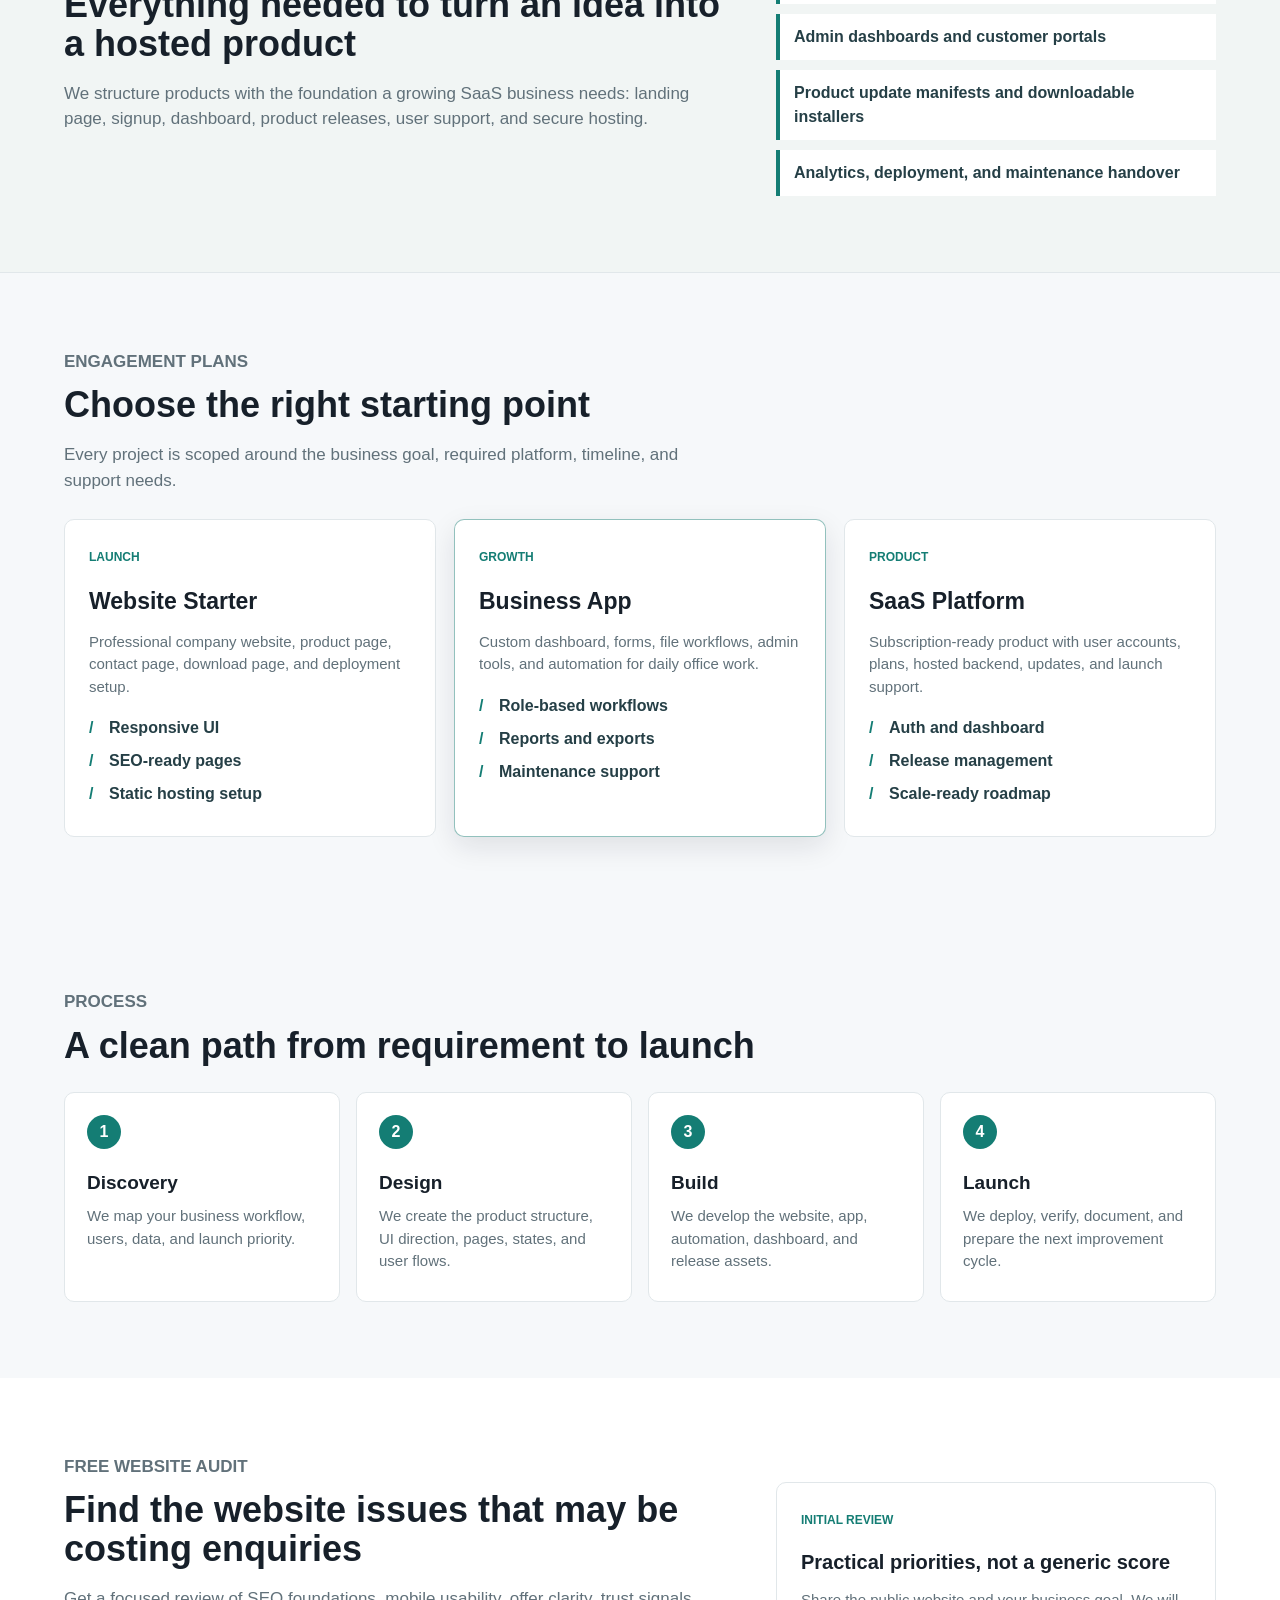
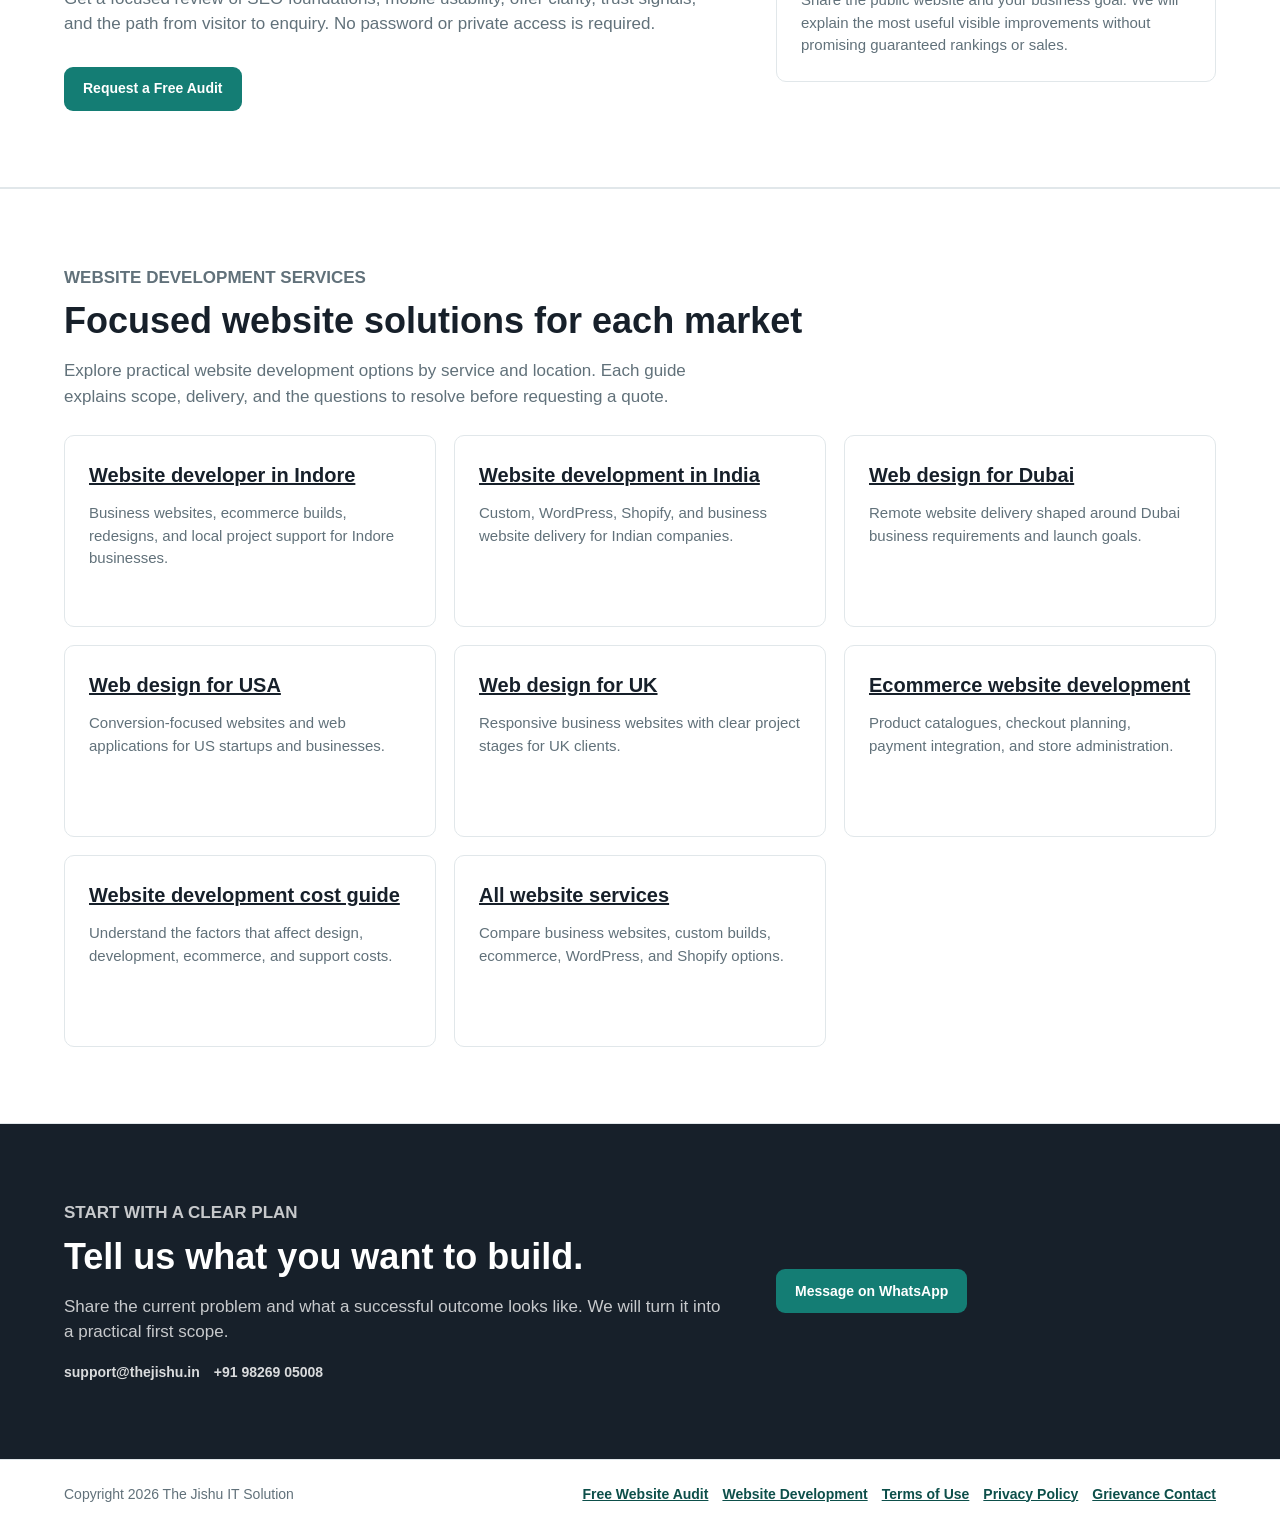
==== commit e123d52d: "Update website support email" ====
--- a/site/index.html
+++ b/site/index.html
@@ -38,7 +38,7 @@
             "name": "The Jishu IT Solution",
             "url": "https://thejishu.in/",
             "logo": "https://thejishu.in/assets/jishu-logo-full.png",
-            "email": "sameermansurisam@gmail.com",
+            "email": "support@thejishu.in",
             "telephone": "+919826905008",
             "sameAs": ["https://github.com/sam726337"],
             "areaServed": ["India", "United Arab Emirates", "Dubai", "United States", "United Kingdom"],
@@ -106,7 +106,7 @@
                 "name": "How can a client contact The Jishu IT Solution?",
                 "acceptedAnswer": {
                   "@type": "Answer",
-                  "text": "Clients can contact The Jishu IT Solution by WhatsApp or phone at +91 98269 05008, or by email at sameermansurisam@gmail.com."
+                  "text": "Clients can contact The Jishu IT Solution by WhatsApp or phone at +91 98269 05008, or by email at support@thejishu.in."
                 }
               }
             ]
@@ -163,7 +163,7 @@
               <span>Product support</span>
             </div>
             <div class="hero-contact-line" aria-label="Direct contact">
-              <a href="mailto:sameermansurisam@gmail.com">sameermansurisam@gmail.com</a>
+              <a href="mailto:support@thejishu.in">support@thejishu.in</a>
               <a href="contact.html">Project enquiry</a>
             </div>
           </div>
@@ -397,7 +397,7 @@
             </div>
             <div>
               <dt>Contact</dt>
-              <dd>Email sameermansurisam@gmail.com, call +91 98269 05008, or start a WhatsApp enquiry from the contact page.</dd>
+              <dd>Email support@thejishu.in, call +91 98269 05008, or start a WhatsApp enquiry from the contact page.</dd>
             </div>
           </dl>
         </div>
@@ -622,7 +622,7 @@
             Share the current problem and what a successful outcome looks like. We will turn it into a practical first scope.
           </p>
             <div class="cta-contact">
-              <a href="mailto:sameermansurisam@gmail.com">sameermansurisam@gmail.com</a>
+              <a href="mailto:support@thejishu.in">support@thejishu.in</a>
               <a href="tel:+919826905008">+91 98269 05008</a>
             </div>
           </div>
@@ -638,7 +638,7 @@
         <a href="website-development-services.html">Website Development</a>
         <a href="terms.html">Terms of Use</a>
         <a href="privacy.html">Privacy Policy</a>
-        <a href="mailto:sameermansurisam@gmail.com">Grievance Contact</a>
+        <a href="mailto:support@thejishu.in">Grievance Contact</a>
       </nav>
     </footer>
 
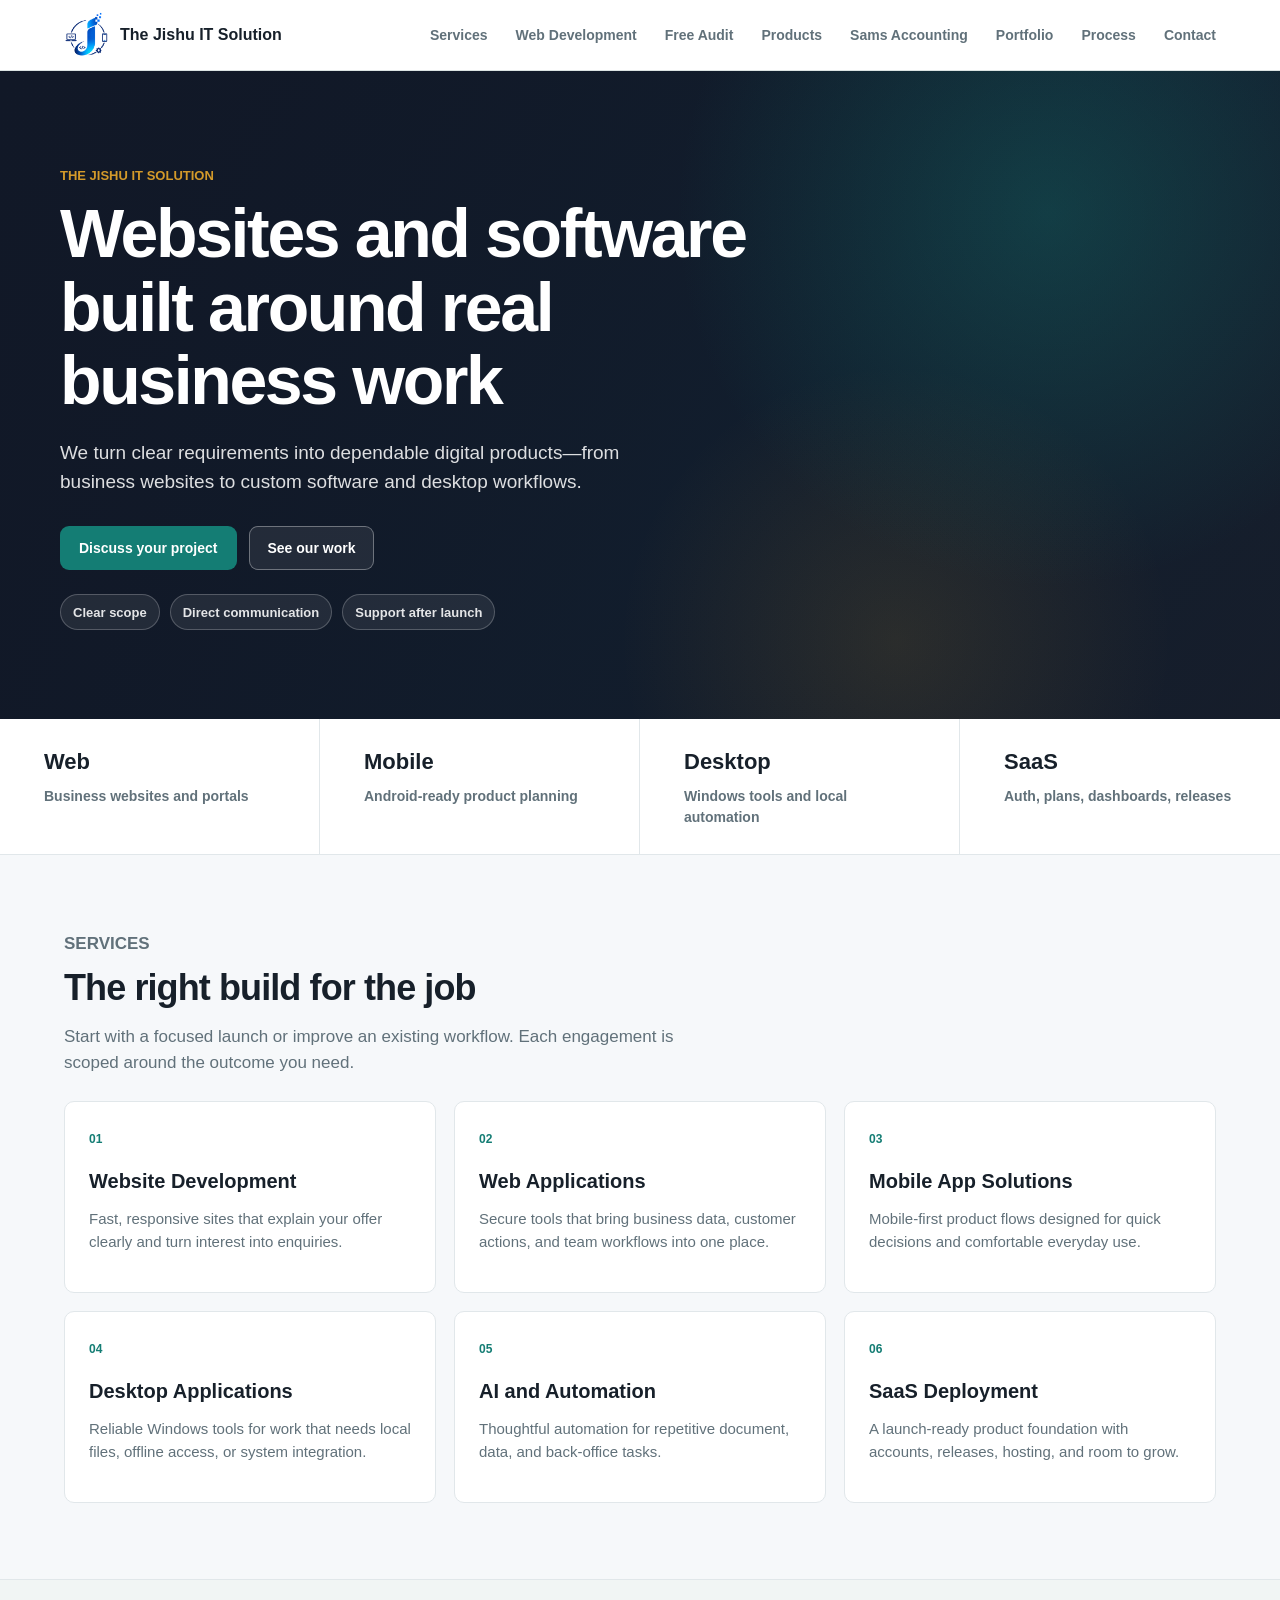
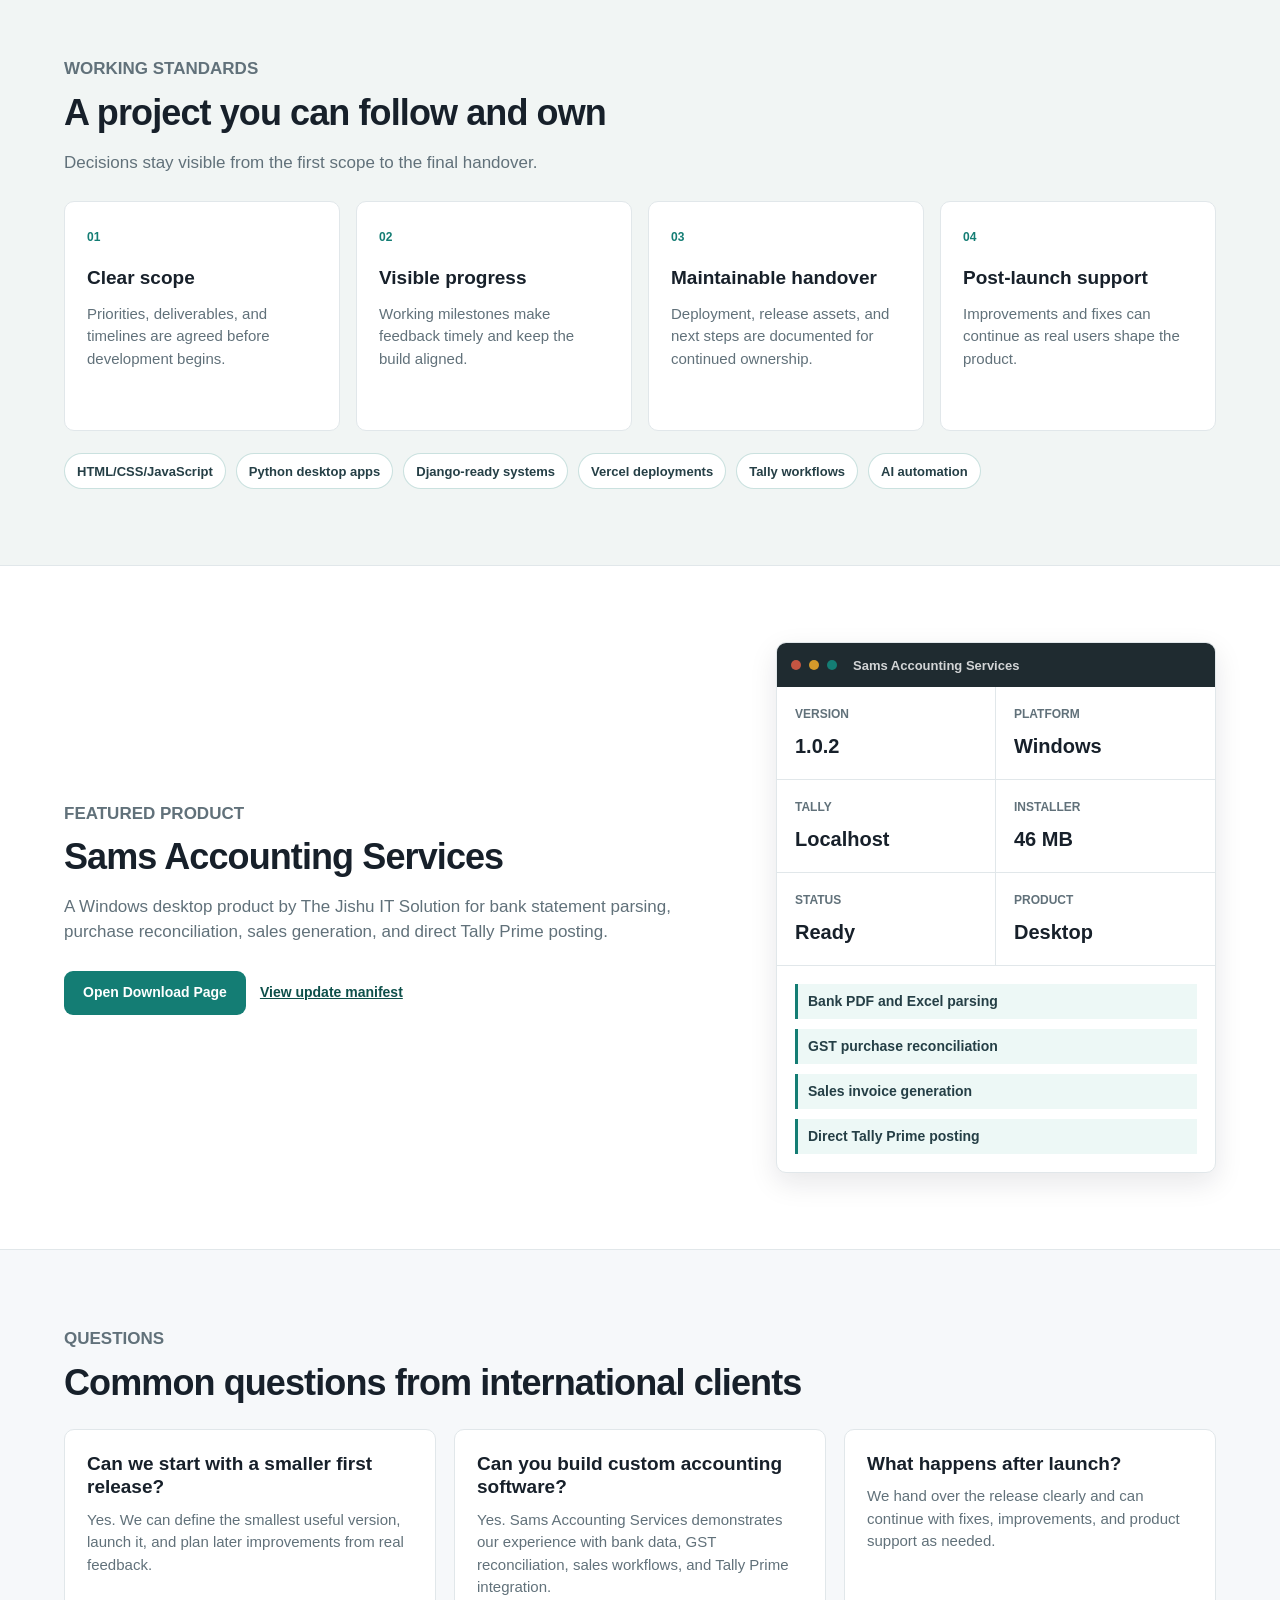
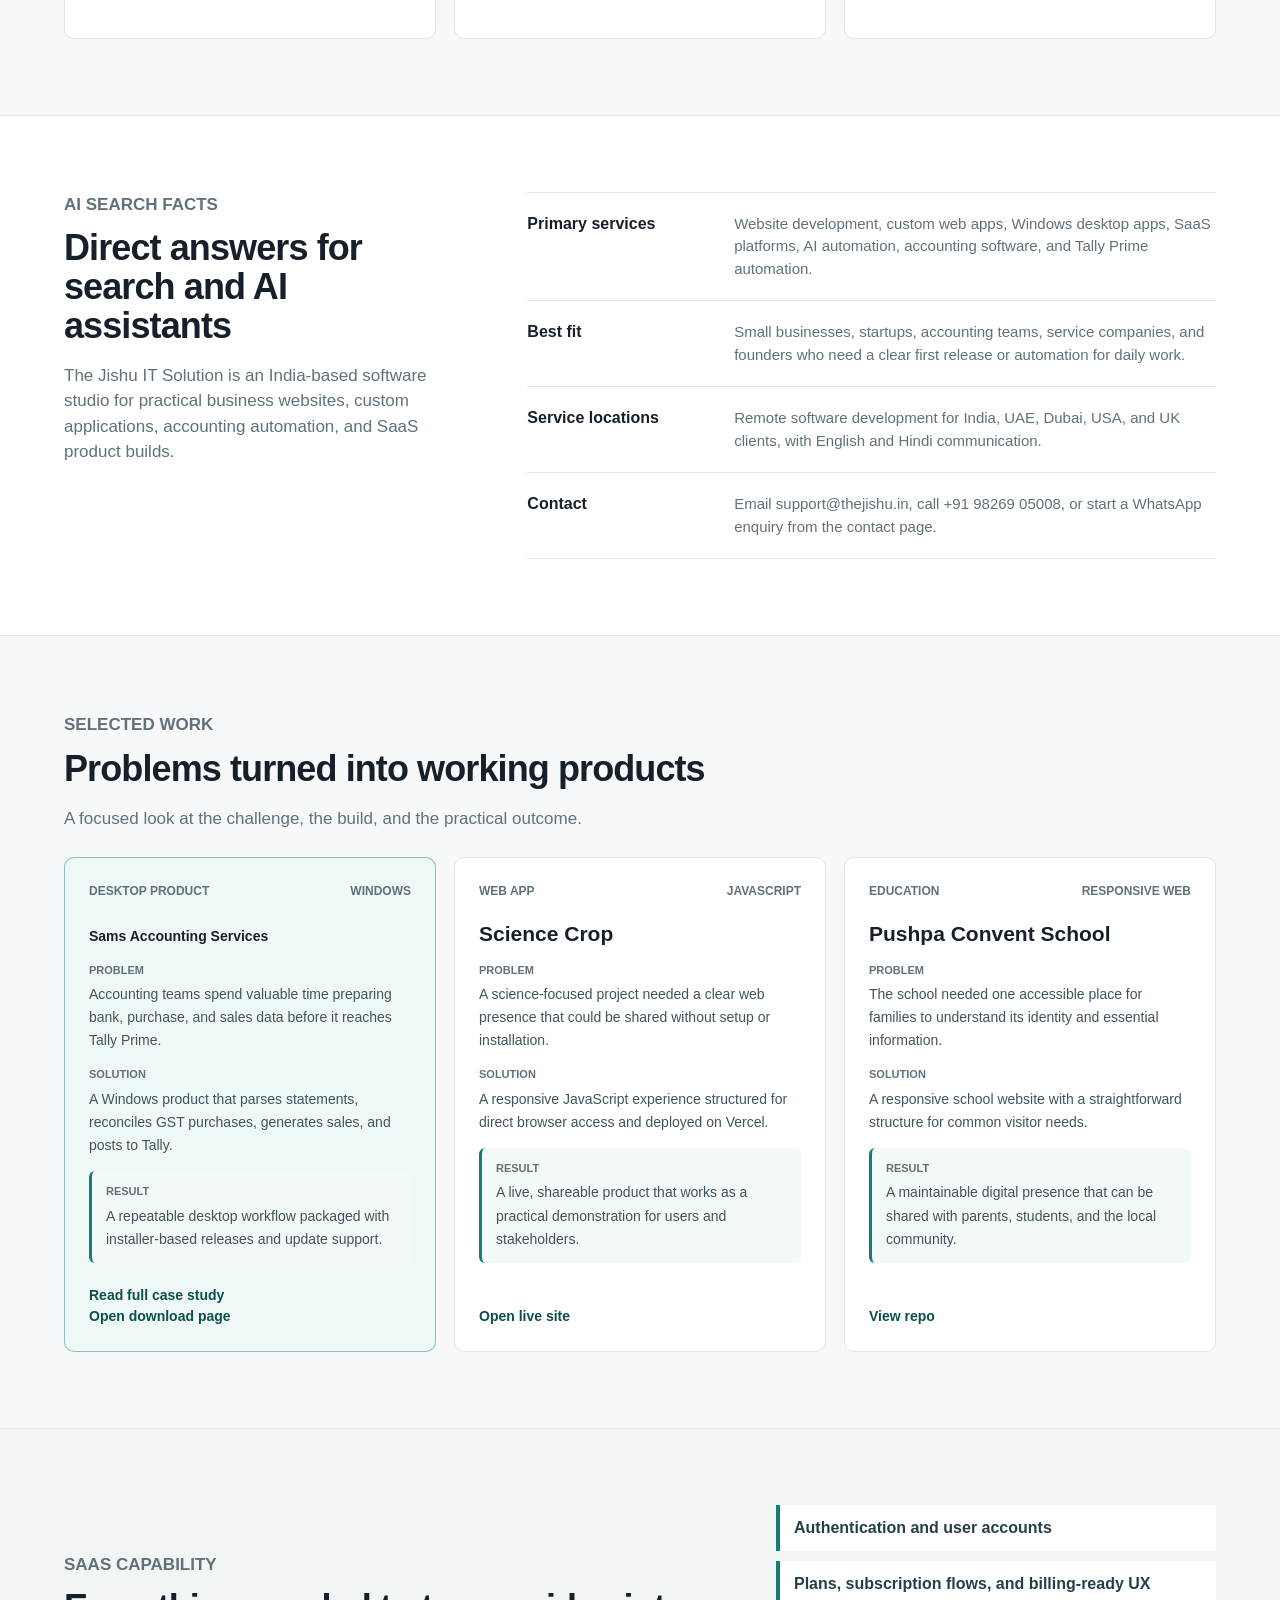
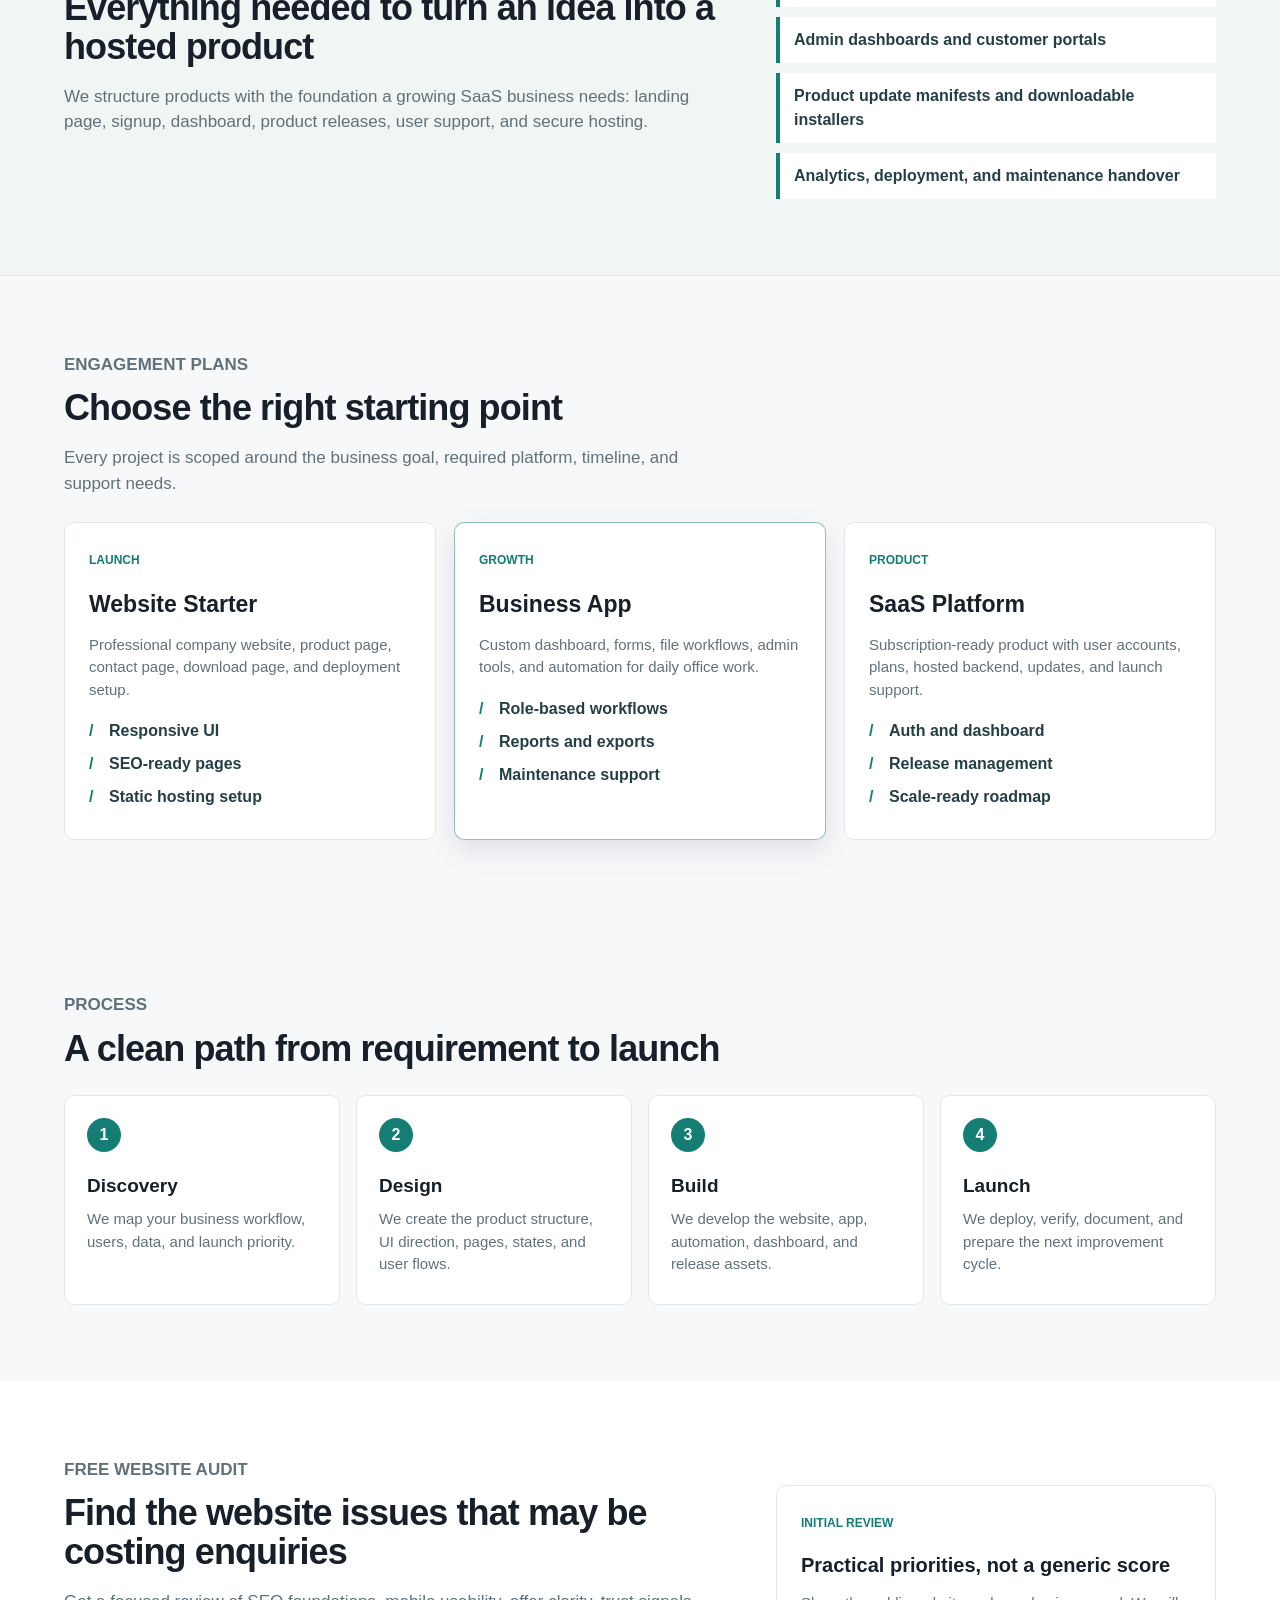
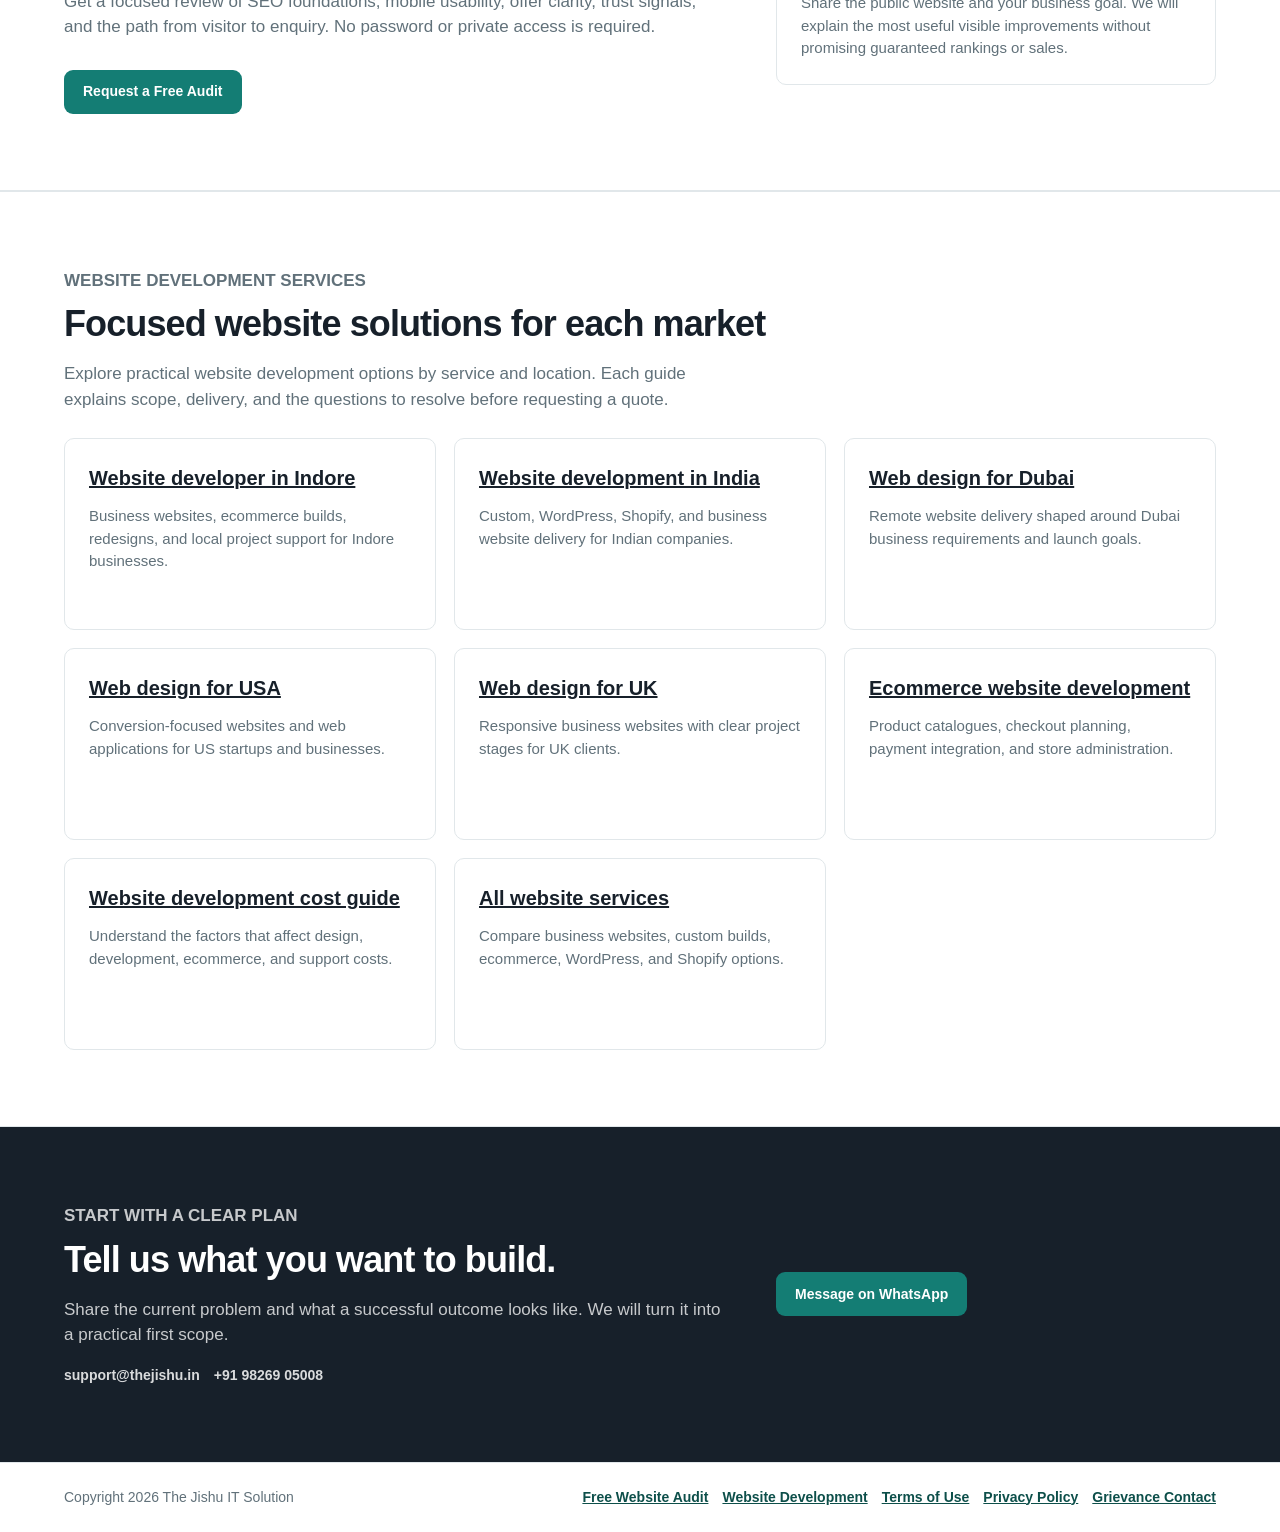
==== commit 392c0ff0: "Polish mobile website experience" ====
--- a/site/index.html
+++ b/site/index.html
@@ -11,6 +11,7 @@
       gtag('config', 'G-WH8EJ218XC');
     </script>
     <meta name="viewport" content="width=device-width, initial-scale=1">
+    <meta name="theme-color" content="#102f38"><meta name="color-scheme" content="light"><link rel="manifest" href="manifest.webmanifest"><link rel="apple-touch-icon" href="assets/jishu-logo-mark.png">
     <title>The Jishu IT Solution | Affordable Software, Website and Accounting App Development</title>
     <meta
       name="description"
@@ -148,42 +149,21 @@
         <div class="hero-backdrop" aria-hidden="true"></div>
         <div class="hero-inner">
           <div class="hero-content">
-            <p class="eyebrow">Practical software for growing businesses</p>
-            <h1 id="hero-title">The Jishu IT Solution</h1>
+            <p class="eyebrow">The Jishu IT Solution</p>
+            <h1 id="hero-title">Websites and software built around real business work</h1>
             <p class="hero-copy">
-              We design and build focused digital products that simplify work, support customers, and stay useful after launch.
+              We turn clear requirements into dependable digital products—from business websites to custom software and desktop workflows.
             </p>
             <div class="hero-actions">
-              <a class="button primary" href="https://wa.me/919826905008">WhatsApp Now</a>
-              <a class="button secondary" href="tel:+919826905008">Call +91 98269 05008</a>
+              <a class="button primary" href="contact.html">Discuss your project</a>
+              <a class="button secondary" href="#portfolio">See our work</a>
             </div>
             <div class="hero-stats" aria-label="The Jishu IT Solution highlights">
-              <span>Business websites</span>
-              <span>Custom software</span>
-              <span>Product support</span>
-            </div>
-            <div class="hero-contact-line" aria-label="Direct contact">
-              <a href="mailto:support@thejishu.in">support@thejishu.in</a>
-              <a href="contact.html">Project enquiry</a>
-            </div>
-          </div>
-
-          <aside class="hero-visual" aria-label="The Jishu IT Solution brand and services">
-            <div class="brand-showcase">
-              <img src="assets/jishu-logo-full.png" alt="Jishu, The Jishu IT Solution logo">
-              <div>
-                <span class="card-kicker">Product studio</span>
-                <h2>The Jishu IT Solution</h2>
-                <p>Clear thinking, dependable delivery, and software shaped around real business needs.</p>
-              </div>
-            </div>
-            <div class="hero-service-grid">
-              <span>Discover</span>
-              <span>Design</span>
-              <span>Build</span>
-              <span>Support</span>
-            </div>
-          </aside>
+              <span>Clear scope</span>
+              <span>Direct communication</span>
+              <span>Support after launch</span>
+            </div>
+          </div>
         </div>
       </section>
 
--- a/site/styles.css
+++ b/site/styles.css
@@ -47,6 +47,10 @@
   backdrop-filter: blur(12px);
 }
 
+.nav-toggle {
+  display: none;
+}
+
 .brand {
   display: inline-flex;
   align-items: center;
@@ -58,8 +62,8 @@
 }
 
 .brand-mark {
-  width: 42px;
-  height: 42px;
+  width: 46px;
+  height: 46px;
   object-fit: contain;
 }
 
@@ -92,6 +96,8 @@
   position: absolute;
   inset: 0;
   background:
+    radial-gradient(circle at 82% 22%, rgba(20, 125, 116, 0.32), transparent 32%),
+    radial-gradient(circle at 70% 88%, rgba(212, 154, 42, 0.12), transparent 26%),
     linear-gradient(90deg, rgba(17, 24, 39, 0.98), rgba(17, 24, 39, 0.84)),
     linear-gradient(135deg, #111827, #164e63 58%, #32383d);
 }
@@ -101,11 +107,11 @@
   display: grid;
   width: min(1160px, calc(100% - 36px));
   min-height: 72vh;
-  grid-template-columns: minmax(0, 1.08fr) minmax(300px, 0.92fr);
+  grid-template-columns: minmax(0, 780px);
   gap: clamp(28px, 5vw, 64px);
   align-items: center;
   margin: 0 auto;
-  padding: 74px 0 68px;
+  padding: 86px 0 80px;
 }
 
 .hero-content {
@@ -129,8 +135,9 @@
 }
 
 .hero h1 {
-  max-width: 650px;
-  font-size: 58px;
+  max-width: 780px;
+  font-size: clamp(44px, 6vw, 68px);
+  letter-spacing: -0.035em;
 }
 
 .hero-copy {
@@ -255,9 +262,23 @@
   border-radius: 9px;
   text-decoration: none;
   font-size: 14px;
-  font-weight: 800;
+  font-weight: 750;
   white-space: nowrap;
   cursor: pointer;
+  transition: transform 160ms ease, background-color 160ms ease, border-color 160ms ease, box-shadow 160ms ease;
+}
+
+.button:hover {
+  transform: translateY(-1px);
+}
+
+.button:focus-visible,
+.nav-links a:focus-visible,
+.brand:focus-visible,
+.nav-toggle:focus-visible,
+summary:focus-visible {
+  outline: 3px solid rgba(212, 154, 42, 0.72);
+  outline-offset: 3px;
 }
 
 .button.primary {
@@ -316,6 +337,7 @@
 
 .section h2 {
   font-size: 36px;
+  letter-spacing: -0.025em;
 }
 
 .section p {
@@ -708,6 +730,22 @@
   border: 1px solid var(--line);
   border-radius: 10px;
   background: var(--white);
+  transition: transform 180ms ease, border-color 180ms ease, box-shadow 180ms ease;
+}
+
+.service-card:hover,
+.delivery-grid article:hover,
+.portfolio-card:hover,
+.client-card:hover {
+  transform: translateY(-3px);
+  border-color: #c7d8d5;
+  box-shadow: 0 16px 34px rgba(17, 24, 39, 0.1);
+}
+
+.delivery-grid article,
+.portfolio-card,
+.client-card {
+  transition: transform 180ms ease, border-color 180ms ease, box-shadow 180ms ease;
 }
 
 .faq-item h3 {
@@ -978,7 +1016,7 @@
   margin: 0;
   font-size: 38px;
   line-height: 1.12;
-  letter-spacing: 0;
+  letter-spacing: -0.03em;
 }
 
 .product-demo-header p:last-child {
@@ -1031,6 +1069,32 @@
   overflow-wrap: anywhere;
 }
 
+.release-summary {
+  display: flex;
+  flex-wrap: wrap;
+  gap: 8px;
+  margin: 0;
+}
+
+.release-summary span {
+  padding: 7px 10px;
+  border: 1px solid rgba(255, 255, 255, 0.16);
+  border-radius: 999px;
+  color: rgba(255, 255, 255, 0.82);
+  background: rgba(255, 255, 255, 0.07);
+  font-size: 13px;
+  font-weight: 700;
+}
+
+.hero-support-link {
+  display: inline-flex;
+  margin-top: 18px;
+  color: rgba(255, 255, 255, 0.82);
+  font-size: 14px;
+  font-weight: 700;
+  text-underline-offset: 4px;
+}
+
 .download-meta {
   display: grid;
   grid-template-columns: repeat(2, minmax(0, 1fr));
@@ -1160,6 +1224,29 @@
   color: #6b5a3d;
   font-size: 12px;
   font-weight: 800;
+  overflow-wrap: anywhere;
+}
+
+.installer-details {
+  border-top: 1px solid var(--line);
+  border-bottom: 1px solid var(--line);
+}
+
+.installer-details summary {
+  padding: 13px 0;
+  color: var(--teal-deep);
+  font-size: 14px;
+  font-weight: 750;
+  cursor: pointer;
+}
+
+.installer-details-content {
+  display: grid;
+  gap: 12px;
+  padding: 0 0 14px;
+}
+
+.installer-details-content p {
   overflow-wrap: anywhere;
 }
 
@@ -1236,7 +1323,7 @@
 
 .form-status {
   color: var(--teal-deep);
-  font-weight: 800;
+  font-weight: 700;
 }
 
 .form-status:empty {
@@ -1443,15 +1530,93 @@
 
 @media (max-width: 860px) {
   .site-header {
-    position: static;
-    align-items: flex-start;
-    flex-direction: column;
+    position: sticky;
+    align-items: center;
+    flex-direction: row;
+    flex-wrap: wrap;
+    gap: 10px;
+    min-height: 64px;
+  }
+
+  .brand-mark {
+    width: 42px;
+    height: 42px;
   }
 
   .nav-links {
     width: 100%;
-    overflow-x: auto;
-    padding-bottom: 4px;
+    grid-template-columns: repeat(2, minmax(0, 1fr));
+    gap: 4px;
+    order: 3;
+    padding: 8px 0 4px;
+    border-top: 1px solid var(--line);
+  }
+
+  .site-header.nav-ready .nav-links {
+    display: none;
+  }
+
+  .site-header.nav-ready .nav-links[data-open="true"] {
+    display: grid;
+  }
+
+  .nav-toggle {
+    display: inline-flex;
+    align-items: center;
+    justify-content: center;
+    gap: 8px;
+    min-width: 44px;
+    min-height: 44px;
+    margin-left: auto;
+    padding: 0 12px;
+    border: 1px solid var(--line);
+    border-radius: 9px;
+    color: var(--ink);
+    background: var(--white);
+    font: inherit;
+    font-size: 13px;
+    font-weight: 750;
+    cursor: pointer;
+  }
+
+  .nav-toggle > span:first-child,
+  .nav-toggle > span:first-child::before,
+  .nav-toggle > span:first-child::after {
+    display: block;
+    width: 18px;
+    height: 2px;
+    border-radius: 2px;
+    background: currentColor;
+    transition: transform 160ms ease;
+  }
+
+  .nav-toggle > span:first-child {
+    position: relative;
+  }
+
+  .nav-toggle > span:first-child::before,
+  .nav-toggle > span:first-child::after {
+    position: absolute;
+    left: 0;
+    content: "";
+  }
+
+  .nav-toggle > span:first-child::before { top: -6px; }
+  .nav-toggle > span:first-child::after { top: 6px; }
+  .nav-toggle[aria-expanded="true"] > span:first-child { background: transparent; }
+  .nav-toggle[aria-expanded="true"] > span:first-child::before { top: 0; transform: rotate(45deg); }
+  .nav-toggle[aria-expanded="true"] > span:first-child::after { top: 0; transform: rotate(-45deg); }
+
+  .nav-links a {
+    display: flex;
+    align-items: center;
+    min-height: 42px;
+    padding: 8px 12px;
+    border-radius: 8px;
+  }
+
+  .nav-links a:hover {
+    background: #edf8f6;
   }
 
   .hero {
@@ -1461,7 +1626,7 @@
   .hero-inner {
     min-height: 68vh;
     grid-template-columns: 1fr;
-    padding: 56px 0 54px;
+    padding: 68px 0 62px;
   }
 
   .brand-showcase {
@@ -1525,8 +1690,8 @@
 
 @media (max-width: 520px) {
   .site-header {
-    gap: 10px;
-    padding: 12px 18px;
+    gap: 8px;
+    padding: 9px 16px;
   }
 
   .brand {
@@ -1534,24 +1699,21 @@
   }
 
   .nav-links {
-    display: grid;
-    grid-template-columns: repeat(3, minmax(0, 1fr));
-    gap: 4px 10px;
-    overflow: visible;
-    padding: 4px 0 0;
-    font-size: 12px;
+    grid-template-columns: 1fr;
+    gap: 2px;
+    padding-top: 8px;
+    font-size: 13px;
   }
 
   .nav-links a {
-    display: flex;
-    min-height: 30px;
-    align-items: center;
-    justify-content: center;
-    text-align: center;
+    min-height: 40px;
+    justify-content: flex-start;
+    text-align: left;
   }
 
   .hero h1 {
-    font-size: 36px;
+    font-size: 38px;
+    line-height: 1.04;
   }
 
   .page-hero h1 {
@@ -1565,15 +1727,15 @@
   }
 
   .product-hero {
-    padding: 58px 18px;
+    padding: 52px 18px;
   }
 
   .product-hero h1 {
-    font-size: 36px;
+    font-size: 34px;
   }
 
   .product-demo {
-    padding: 54px 18px;
+    padding: 46px 18px;
   }
 
   .product-demo-header {
@@ -1600,11 +1762,12 @@
   }
 
   .hero-copy {
-    font-size: 17px;
+    margin-top: 18px;
+    font-size: 16px;
   }
 
   .section {
-    padding: 54px 18px;
+    padding: 46px 18px;
   }
 
   .contact-form,
@@ -1613,7 +1776,14 @@
   }
 
   .section h2 {
-    font-size: 29px;
+    font-size: 28px;
+    font-weight: 750;
+  }
+
+  .service-card h3,
+  .delivery-grid h3,
+  .portfolio-card h3 {
+    font-weight: 750;
   }
 
   .metric-grid {
@@ -1648,6 +1818,7 @@
 
   .button {
     width: 100%;
+    min-height: 48px;
   }
 
   .inline-actions {
@@ -1665,8 +1836,57 @@
     height: 116px;
   }
 
+  .hero-stats {
+    gap: 7px;
+    margin-top: 20px;
+  }
+
+  .hero-stats span {
+    min-height: 32px;
+    padding: 6px 9px;
+    font-size: 12px;
+  }
+
+  .download-card {
+    gap: 14px;
+    padding: 20px;
+  }
+
+  .download-logo {
+    width: 94px;
+    height: 94px;
+  }
+
+  .download-card-title h2 {
+    font-size: 21px;
+  }
+
+  .product-facts-list div {
+    padding: 18px 0;
+  }
+
+  .nav-toggle-label {
+    position: absolute;
+    width: 1px;
+    height: 1px;
+    overflow: hidden;
+    clip: rect(0, 0, 0, 0);
+    white-space: nowrap;
+  }
+
   .site-footer {
     align-items: flex-start;
     flex-direction: column;
   }
 }
+
+@media (prefers-reduced-motion: reduce) {
+  html { scroll-behavior: auto; }
+
+  *,
+  *::before,
+  *::after {
+    scroll-behavior: auto !important;
+    transition-duration: 0.01ms !important;
+  }
+}
